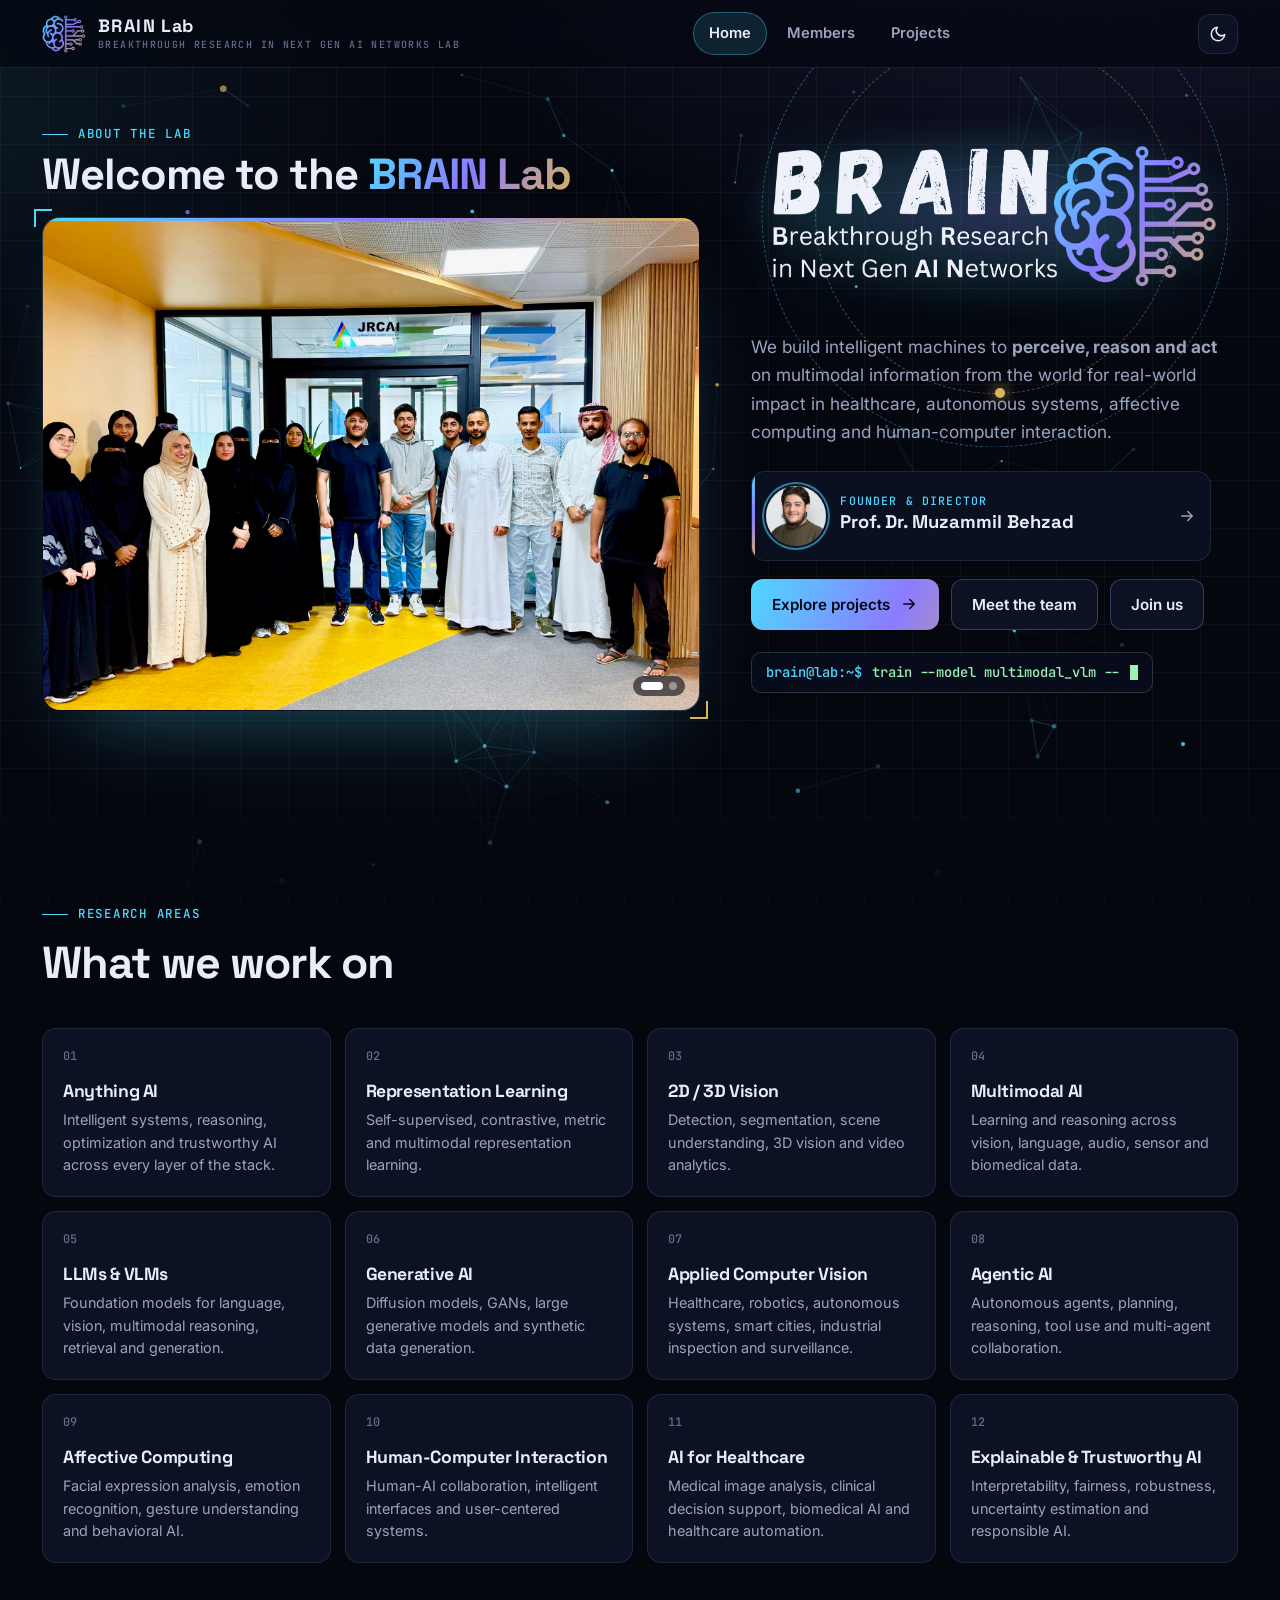
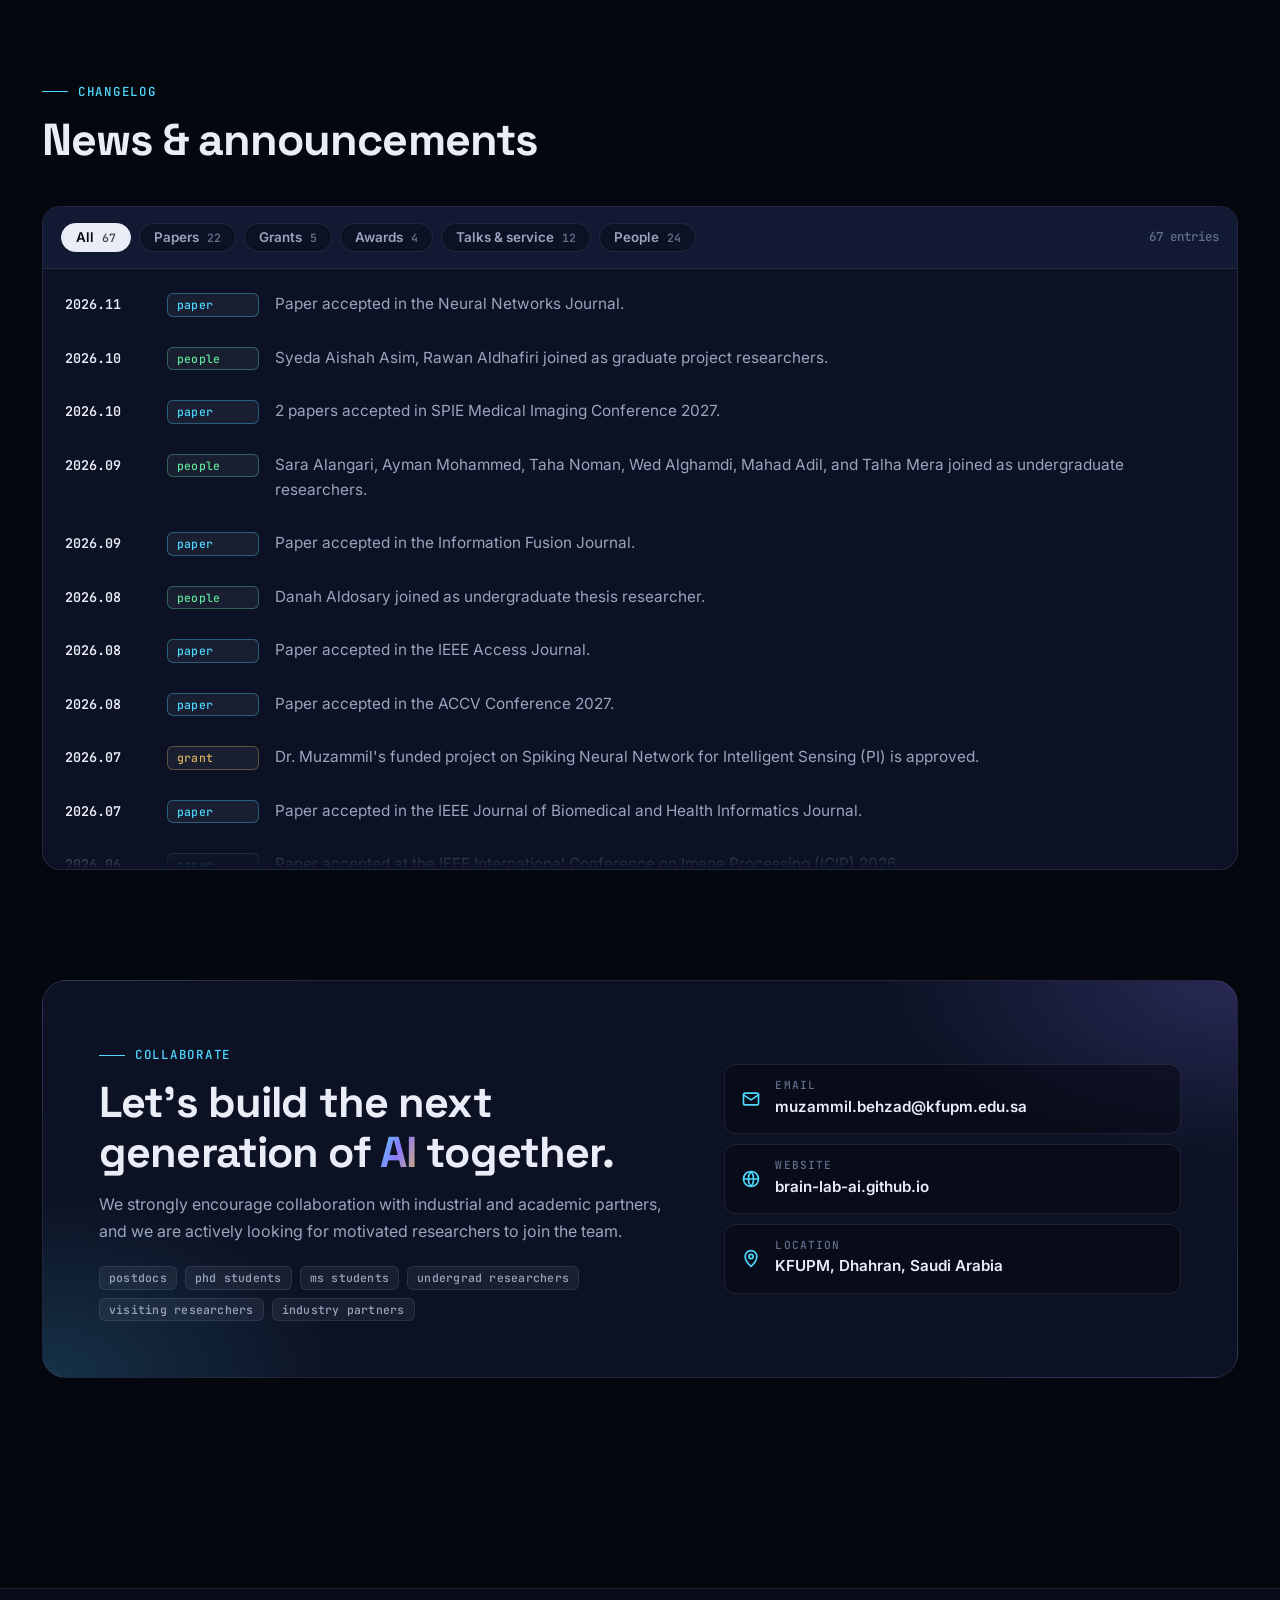
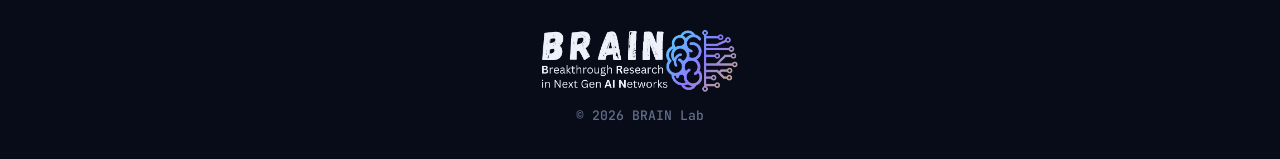
==== index.html @ 20850493 "init fresh look" ====
<!DOCTYPE html>
<html lang="en" data-theme="dark">
<head>
  <meta charset="UTF-8">
  <meta name="viewport" content="width=device-width, initial-scale=1">
  <title>BRAIN Lab · KFUPM — Breakthrough Research in Next Gen AI Networks</title>
  <meta name="description" content="BRAIN Lab at KFUPM advances AI, computer vision, multimodal learning, LLMs/VLMs, generative and agentic AI, with applications in healthcare, autonomous systems, and human-computer interaction.">
  <meta name="keywords" content="BRAIN Lab, KFUPM, AI research, computer vision, VLM, LLM, multimodal AI, medical AI, agentic AI, Saudi Arabia">
  <meta name="author" content="BRAIN Lab, KFUPM">
  <meta name="theme-color" content="#05070f">
  <link rel="canonical" href="https://brain-lab-ai.github.io/">
  <meta property="og:type" content="website">
  <meta property="og:title" content="BRAIN Lab · Breakthrough Research in Next Gen AI Networks">
  <meta property="og:description" content="AI, computer vision, multimodal learning and LLM/VLM research at KFUPM.">
  <meta property="og:url" content="https://brain-lab-ai.github.io/">
  <meta property="og:image" content="https://brain-lab-ai.github.io/images/group-photo/BRAINLabPeople.jpg">
  <meta name="twitter:card" content="summary_large_image">
  <link rel="icon" type="image/png" sizes="64x64" href="images/logo/favicon-64.png">
  <link rel="apple-touch-icon" href="images/logo/apple-touch-icon.png">
  <script>(function(){try{var t=localStorage.getItem("brainlab-theme");if(t)document.documentElement.setAttribute("data-theme",t);}catch(e){}})();</script>
  <link rel="preconnect" href="https://fonts.googleapis.com">
  <link rel="preconnect" href="https://fonts.gstatic.com" crossorigin>
  <link rel="stylesheet" href="https://fonts.googleapis.com/css2?family=Inter:wght@400;500;600;700&family=JetBrains+Mono:wght@400;500;600&family=Space+Grotesk:wght@500;600;700&display=swap">
  <link rel="stylesheet" href="assets/css/style.css">
  
  <script src="assets/js/main.js" defer></script>
  <script type="application/ld+json">
  {
    "@context": "https://schema.org",
    "@type": "ResearchOrganization",
    "name": "BRAIN Lab — Breakthrough Research in Next Gen AI Networks",
    "url": "https://brain-lab-ai.github.io/",
    "logo": "https://brain-lab-ai.github.io/images/logo/icon-512.png",
    "parentOrganization": { "@type": "CollegeOrUniversity", "name": "King Fahd University of Petroleum & Minerals (KFUPM)" },
    "founder": { "@type": "Person", "name": "Muzammil Behzad", "url": "https://muzammilbehzad.com/" },
    "email": "muzammil.behzad@kfupm.edu.sa"
  }
  </script>
</head>
<body>

<!-- ================= SVG ICON SPRITE ================= -->
<svg width="0" height="0" style="position:absolute" aria-hidden="true">
  <defs>
    <symbol id="i-arrow" viewBox="0 0 24 24" fill="none" stroke="currentColor" stroke-width="2" stroke-linecap="round" stroke-linejoin="round"><path d="M5 12h14M13 6l6 6-6 6"/></symbol>
    <symbol id="i-sun" viewBox="0 0 24 24" fill="none" stroke="currentColor" stroke-width="2" stroke-linecap="round"><circle cx="12" cy="12" r="4"/><path d="M12 2v2M12 20v2M4.9 4.9l1.4 1.4M17.7 17.7l1.4 1.4M2 12h2M20 12h2M4.9 19.1l1.4-1.4M17.7 6.3l1.4-1.4"/></symbol>
    <symbol id="i-moon" viewBox="0 0 24 24" fill="none" stroke="currentColor" stroke-width="2" stroke-linecap="round" stroke-linejoin="round"><path d="M21 12.8A9 9 0 1 1 11.2 3a7 7 0 0 0 9.8 9.8z"/></symbol>
    <symbol id="i-menu" viewBox="0 0 24 24" fill="none" stroke="currentColor" stroke-width="2" stroke-linecap="round"><path d="M4 7h16M4 12h16M4 17h10"/></symbol>
    <symbol id="i-mail" viewBox="0 0 24 24" fill="none" stroke="currentColor" stroke-width="2" stroke-linecap="round" stroke-linejoin="round"><rect x="3" y="5" width="18" height="14" rx="2"/><path d="m3 7 9 6 9-6"/></symbol>
    <symbol id="i-globe" viewBox="0 0 24 24" fill="none" stroke="currentColor" stroke-width="2"><circle cx="12" cy="12" r="9"/><path d="M3 12h18M12 3a14 14 0 0 1 0 18M12 3a14 14 0 0 0 0 18"/></symbol>
    <symbol id="i-pin" viewBox="0 0 24 24" fill="none" stroke="currentColor" stroke-width="2" stroke-linecap="round" stroke-linejoin="round"><path d="M12 21s-7-6.3-7-12a7 7 0 0 1 14 0c0 5.7-7 12-7 12z"/><circle cx="12" cy="9" r="2.5"/></symbol>
    <symbol id="i-up" viewBox="0 0 24 24" fill="none" stroke="currentColor" stroke-width="2" stroke-linecap="round" stroke-linejoin="round"><path d="M12 19V5M6 11l6-6 6 6"/></symbol>
  </defs>
</svg>

<a class="skip-link" href="#main">Skip to content</a>

<!-- ================= HEADER ================= -->
<header class="site-header">
  <nav class="nav container" aria-label="Primary">
    <a class="brand" href="index.html" aria-label="BRAIN Lab home">
      <span class="brand__mark">
        <img class="on-dark" src="images/logo/brainlab-mark-on-dark.png" alt="" width="53" height="46">
        <img class="on-light" src="images/logo/brainlab-mark-on-light.png" alt="" width="53" height="46">
      </span>
      <span class="brand__name"><span><b>BRAIN</b> Lab</span><small>Breakthrough Research in Next Gen AI Networks Lab</small></span>
    </a>
    <ul class="nav__links" id="nav-links">
      <li><a href="index.html" aria-current="page">Home</a></li>
      <li><a href="members.html">Members</a></li>
      <li><a href="projects.html">Projects</a></li>
      <!-- <li><a href="publications.html">Publications</a></li> -->
    </ul>
    <div class="nav__actions">
      <button class="icon-btn theme-toggle" type="button" aria-label="Toggle light/dark theme">
        <svg class="moon"><use href="#i-moon"/></svg><svg class="sun"><use href="#i-sun"/></svg>
      </button>
      <button class="icon-btn menu-btn" type="button" aria-label="Open menu" aria-expanded="false" aria-controls="nav-links">
        <svg><use href="#i-menu"/></svg>
      </button>
    </div>
  </nav>
</header>

<main id="main">

  <!-- ================= HERO ================= -->
  <section class="hero" aria-labelledby="hero-title">
    <canvas id="neural" class="hero__canvas" aria-hidden="true"></canvas>
    <div class="container">
     <div class="hero__grid">
      <!-- BRAIN logo (images/logo/) — top-right on desktop, first on phones -->
      <div class="hero__logo reveal" aria-hidden="false">
        <span class="orbit orbit--1"></span><span class="orbit orbit--2"></span>
        <div class="logo-card">
          <img class="on-dark" src="images/logo/brainlab-logo-on-dark.png" alt="BRAIN Lab — Breakthrough Research in Next Gen AI Networks" width="1417" height="458" decoding="async" fetchpriority="high">
          <img class="on-light" src="images/logo/brainlab-logo-on-light.png" alt="BRAIN Lab — Breakthrough Research in Next Gen AI Networks" width="1417" height="458" decoding="async">
        </div>
      </div>
      <div class="hero__media">
      <span class="eyebrow reveal">About the lab</span>
      <h1 id="hero-title" class="hero__title reveal" style="--d:.03s">Welcome to the <span class="grad-text">BRAIN Lab</span></h1>
      <!--
        GROUP PHOTO SLIDESHOW — changes every 3 seconds (edit data-interval, in milliseconds).
        Put your photos in images/ with these names, or change the src values.
        To add a 4th photo, copy one <img class="slide"> line; dots are created automatically.
      -->
      <figure class="photo-frame slideshow hero__photos reveal" style="--d:.05s" data-interval="3000" aria-roledescription="carousel" aria-label="BRAIN Lab group photos">
        <span class="corner corner--tl"></span><span class="corner corner--br"></span>
        <div class="photo-frame__inner">
          <img class="slide is-active" src="images/group-photo/BRAINLabPeople3.jpg"  alt="BRAIN Lab group photo 3" decoding="async" fetchpriority="high">
          <!-- <img class="slide"           src="images/group-photo/BRAINLabPeople2.jpg" alt="BRAIN Lab group photo 2" decoding="async" loading="lazy"> -->
          <img class="slide"           src="images/group-photo/BRAINLabPeople1.jpg" alt="BRAIN Lab group photo 1" decoding="async" loading="lazy">
          <div class="slide-progress" aria-hidden="true"><span></span></div>
          <div class="slide-dots" role="tablist" aria-label="Choose photo"></div>
        </div>
        <!-- <figcaption>fig.0<span data-slide-num>1</span> — the BRAIN Lab team</figcaption> -->
      </figure>
      </div><!-- /hero__media -->
      <div class="hero__text">
      <p class="hero__sub reveal" style="--d:.1s">
        We build intelligent machines to <strong>perceive, reason and act</strong> on multimodal information from the world for real-world impact in healthcare, autonomous systems, affective computing and human-computer interaction.
      </p>
      <a class="director director--hero reveal" style="--d:.15s" href="https://muzammilbehzad.com/" target="_blank" rel="noopener">
        <img src="images/people/Muzammil.jpg" alt="Prof. Dr. Muzammil Behzad" decoding="async">
        <div>
          <small>Founder &amp; Director</small>
          <strong>Prof. Dr. Muzammil Behzad</strong>
        </div>
        <svg><use href="#i-arrow"/></svg>
      </a>
      <div class="hero__cta reveal" style="--d:.2s">
        <a class="btn btn--primary" href="projects.html">Explore projects <svg class="arrow"><use href="#i-arrow"/></svg></a>
        <a class="btn" href="members.html">Meet the team</a>
        <a class="btn" href="#join">Join us</a>
      </div>
      <div class="term reveal" style="--d:.2s" aria-hidden="true">
        <span class="prompt">brain@lab:~$</span>
        <span data-type='["train --model multimodal_vlm --domain healthcare","eval --task hallucination --models llm,vlm","run agent --tools retrieval,planning,reasoning","segment --input ct_volume --mode 3d","distill --teacher vlm-large --student vlm-tiny"]'></span><span class="caret"></span>
      </div>
      </div><!-- /hero__text -->
     </div><!-- /hero__grid -->

    </div>
  </section>

  <!-- ================= RESEARCH AREAS ================= -->
  <section class="section" id="research" aria-labelledby="research-title" style="padding-top:0">
    <div class="container">
      <div class="section-head reveal">
        <div>
          <span class="eyebrow">Research areas</span>
          <h2 id="research-title">What we work on</h2>
        </div>
      </div>
      <div class="areas">
        <article class="area reveal"><div class="area__n"><span>01</span><i>→</i></div><h3>Anything AI</h3><p>Intelligent systems, reasoning, optimization and trustworthy AI across every layer of the stack.</p></article>
        <article class="area reveal" style="--d:.04s"><div class="area__n"><span>02</span><i>→</i></div><h3>Representation Learning</h3><p>Self-supervised, contrastive, metric and multimodal representation learning.</p></article>
        <article class="area reveal" style="--d:.08s"><div class="area__n"><span>03</span><i>→</i></div><h3>2D / 3D Vision</h3><p>Detection, segmentation, scene understanding, 3D vision and video analytics.</p></article>
        <article class="area reveal" style="--d:.12s"><div class="area__n"><span>04</span><i>→</i></div><h3>Multimodal AI</h3><p>Learning and reasoning across vision, language, audio, sensor and biomedical data.</p></article>
        <article class="area reveal"><div class="area__n"><span>05</span><i>→</i></div><h3>LLMs &amp; VLMs</h3><p>Foundation models for language, vision, multimodal reasoning, retrieval and generation.</p></article>
        <article class="area reveal" style="--d:.04s"><div class="area__n"><span>06</span><i>→</i></div><h3>Generative AI</h3><p>Diffusion models, GANs, large generative models and synthetic data generation.</p></article>
        <article class="area reveal" style="--d:.08s"><div class="area__n"><span>07</span><i>→</i></div><h3>Applied Computer Vision</h3><p>Healthcare, robotics, autonomous systems, smart cities, industrial inspection and surveillance.</p></article>
        <article class="area reveal" style="--d:.12s"><div class="area__n"><span>08</span><i>→</i></div><h3>Agentic AI</h3><p>Autonomous agents, planning, reasoning, tool use and multi-agent collaboration.</p></article>
        <article class="area reveal"><div class="area__n"><span>09</span><i>→</i></div><h3>Affective Computing</h3><p>Facial expression analysis, emotion recognition, gesture understanding and behavioral AI.</p></article>
        <article class="area reveal" style="--d:.04s"><div class="area__n"><span>10</span><i>→</i></div><h3>Human-Computer Interaction</h3><p>Human-AI collaboration, intelligent interfaces and user-centered systems.</p></article>
        <article class="area reveal" style="--d:.08s"><div class="area__n"><span>11</span><i>→</i></div><h3>AI for Healthcare</h3><p>Medical image analysis, clinical decision support, biomedical AI and healthcare automation.</p></article>
        <article class="area reveal" style="--d:.12s"><div class="area__n"><span>12</span><i>→</i></div><h3>Explainable &amp; Trustworthy AI</h3><p>Interpretability, fairness, robustness, uncertainty estimation and responsible AI.</p></article>
      </div>
    </div>
  </section>

  <!-- ================= NEWS ================= -->
  <section class="section" id="news" aria-labelledby="news-title" style="padding-top:0">
    <div class="container">
      <div class="section-head reveal">
        <div>
          <span class="eyebrow">Changelog</span>
          <h2 id="news-title">News &amp; announcements</h2>
        </div>
      </div>

      <!--
        HOW TO ADD NEWS: copy one <li class="news-item"> line and put it at the TOP of the list.
        data-cat must be one of: paper, grant, talk, award, people
      -->
      <div class="news-wrap reveal" data-filter-scope>
        <div class="news-toolbar">
          <div class="chips" role="group" aria-label="Filter news">
            <button class="chip is-active" type="button" data-filter="all" aria-pressed="true">All <span class="n"></span></button>
            <button class="chip" type="button" data-filter="paper" aria-pressed="false">Papers <span class="n"></span></button>
            <button class="chip" type="button" data-filter="grant" aria-pressed="false">Grants <span class="n"></span></button>
            <button class="chip" type="button" data-filter="award" aria-pressed="false">Awards <span class="n"></span></button>
            <button class="chip" type="button" data-filter="talk" aria-pressed="false">Talks &amp; service <span class="n"></span></button>
            <button class="chip" type="button" data-filter="people" aria-pressed="false">People <span class="n"></span></button>
          </div>
          <span class="count"><span data-visible-count>0</span> entries</span>
        </div>
        <ul class="news">
          <li class="news-item" data-cat="paper"><time>2026.11</time><span class="tag tag--paper">paper</span><p>Paper accepted in the Neural Networks Journal.</p></li>
          <li class="news-item" data-cat="people"><time>2026.10</time><span class="tag tag--people">people</span><p>Syeda Aishah Asim, Rawan Aldhafiri joined as graduate project researchers.</p></li>
          <li class="news-item" data-cat="paper"><time>2026.10</time><span class="tag tag--paper">paper</span><p>2 papers accepted in SPIE Medical Imaging Conference 2027.</p></li>
          <li class="news-item" data-cat="people"><time>2026.09</time><span class="tag tag--people">people</span><p>Sara Alangari, Ayman Mohammed, Taha Noman, Wed Alghamdi, Mahad Adil, and Talha Mera joined as undergraduate researchers.</p></li>
          <li class="news-item" data-cat="paper"><time>2026.09</time><span class="tag tag--paper">paper</span><p>Paper accepted in the Information Fusion Journal.</p></li>
          <li class="news-item" data-cat="people"><time>2026.08</time><span class="tag tag--people">people</span><p>Danah Aldosary joined as undergraduate thesis researcher.</p></li>
          <li class="news-item" data-cat="paper"><time>2026.08</time><span class="tag tag--paper">paper</span><p>Paper accepted in the IEEE Access Journal.</p></li>
          <li class="news-item" data-cat="paper"><time>2026.08</time><span class="tag tag--paper">paper</span><p>Paper accepted in the ACCV Conference 2027.</p></li>
          <li class="news-item" data-cat="grant"><time>2026.07</time><span class="tag tag--grant">grant</span><p>Dr. Muzammil's funded project on Spiking Neural Network for Intelligent Sensing (PI) is approved.</p></li>
          <li class="news-item" data-cat="paper"><time>2026.07</time><span class="tag tag--paper">paper</span><p>Paper accepted in the IEEE Journal of Biomedical and Health Informatics Journal.</p></li>
          <li class="news-item" data-cat="paper"><time>2026.06</time><span class="tag tag--paper">paper</span><p>Paper accepted at the IEEE International Conference on Image Processing (ICIP) 2026.</p></li>
          <li class="news-item" data-cat="paper"><time>2026.6</time><span class="tag tag--paper">paper</span><p>Paper accepted in BMVC 2026.</p></li>
          <li class="news-item" data-cat="people"><time>2026.06</time><span class="tag tag--people">people</span><p>Asmaa Waheeba and Talah Jabril joined as visiting undergraduate researchers.</p></li>
          <li class="news-item" data-cat="grant"><time>2026.06</time><span class="tag tag--grant">grant</span><p>Dr. Muzammil's funded project on Quantum Multimodal AI (Co-PI) is approved.</p></li>
          <li class="news-item" data-cat="grant"><time>2026.05</time><span class="tag tag--grant">grant</span><p>Dr. Muzammil's funded project on Multimodal and Trustworthy Medical Computer Vision (PI) is approved.</p></li>
          <li class="news-item" data-cat="people"><time>2026.05</time><span class="tag tag--people">people</span><p>Alaa successfully defended her MS thesis.</p></li>
          <li class="news-item" data-cat="people"><time>2026.05</time><span class="tag tag--people">people</span><p>Reem successfully defended her PhD thesis proposal.</p></li>
          <li class="news-item" data-cat="award"><time>2026.05</time><span class="tag tag--award">award</span><p>Our team won 1st and 2nd places in the graduate category and 2nd place in the undergraduate category of the poster competition at <a href="https://www.linkedin.com/posts/muzammil-behzad_feeling-incredibly-proud-today-my-students-activity-7455983303767191552-M8wY" target="_blank" rel="noopener">Women in Data Science (WiDS 2026)</a>.</p></li>
          <li class="news-item" data-cat="paper"><time>2026.05</time><span class="tag tag--paper">poster</span><p>6 posters accepted in the Women in Data Science (WiDS) 2026 poster competition at KFUPM, Saudi Arabia.</p></li>
          <li class="news-item" data-cat="people"><time>2026.05</time><span class="tag tag--people">people</span><p>Malik Ibrahim, Daniya Imran, Hibah Almashhad, Jumana Alharbi, Abdulaziz Ismail, Abdullah AlAwlaqi and Saad Alghamdi successfully completed their graduate projects.</p></li>
          <li class="news-item" data-cat="talk"><time>2026.04</time><span class="tag tag--talk">event</span><p>Dr. Muzammil participated in the IEEE International Symposium on Biomedical Imaging (ISBI) in London, UK.</p></li>
          <li class="news-item" data-cat="paper"><time>2026.04</time><span class="tag tag--paper">paper</span><p>Three papers accepted at the <a href="https://www.linkedin.com/posts/muzammil-behzad_isbi2026-activity-7449078884404273152-Foj8" target="_blank" rel="noopener">IEEE International Symposium on Biomedical Imaging (ISBI)</a>.</p></li>
          <li class="news-item" data-cat="paper"><time>2026.03</time><span class="tag tag--paper">paper</span><p>"UDAN-CLIP: Diffusion attention network with contrastive language-image joint learning for underwater image enhancement" accepted in <a href="https://www.sciencedirect.com/science/article/abs/pii/S003132032600539X" target="_blank" rel="noopener">Pattern Recognition</a>.</p></li>
          <li class="news-item" data-cat="paper"><time>2026.03</time><span class="tag tag--paper">paper</span><p>"KRCapVLM: Beam-guided knowledge replay for knowledge-rich image captioning using vision-language model" accepted in <a href="https://www.sciencedirect.com/science/article/abs/pii/S0031320326005340" target="_blank" rel="noopener">Pattern Recognition</a>.</p></li>
          <li class="news-item" data-cat="paper"><time>2026.03</time><span class="tag tag--paper">paper</span><p>"MultiviewVLM: Unsupervised Multiview Contrastive Language-Image Joint Learning with Pseudo-Labeled Prompts via Vision-Language Model for 3D/4D Facial Expression Recognition" accepted in <a href="https://ieeexplore.ieee.org/abstract/document/11447443" target="_blank" rel="noopener">IEEE Transactions on Multimedia</a>.</p></li>
          <li class="news-item" data-cat="talk"><time>2026.02</time><span class="tag tag--talk">service</span><p>Dr. Muzammil is serving as Area Chair for the 28th International Conference on Pattern Recognition (ICPR) 2026.</p></li>
          <li class="news-item" data-cat="talk"><time>2026.02</time><span class="tag tag--talk">keynote</span><p>Dr. Muzammil will give a keynote talk at the <a href="https://www.linkedin.com/posts/muzammil-behzad_london-ieee-medicalimaging-activity-7440164545383395328-Rfzf" target="_blank" rel="noopener">Foundation AI Models in Medical Imaging Workshop</a> at ISBI 2026.</p></li>
          <li class="news-item" data-cat="award"><time>2026.02</time><span class="tag tag--award">honor</span><p>Dr. Muzammil elevated to the grade of IEEE Senior Member.</p></li>
          <li class="news-item" data-cat="award"><time>2026.02</time><span class="tag tag--award">award</span><p>Best Poster Award for "Generative Adversarial Synthesis for Brain MRI Images" at the SMiLE 2026 conference.</p></li>
          <li class="news-item" data-cat="people"><time>2026.01</time><span class="tag tag--people">people</span><p>Afrah successfully defended her MS thesis.</p></li>
          <li class="news-item" data-cat="talk"><time>2026.01</time><span class="tag tag--talk">mentor</span><p>Dr. Muzammil participated as a <a href="https://www.linkedin.com/posts/muzammil-behzad_wrapping-up-an-excellent-experience-at-menaml2026-activity-7423394023563984896-vK7x" target="_blank" rel="noopener">Mentor</a> at MenaML 2026, KAUST, Saudi Arabia.</p></li>
          <li class="news-item" data-cat="people"><time>2026.01</time><span class="tag tag--people">people</span><p>Renad Elsafi, Danah Aldosary, Omar Alshahrani, Abdullah Baleid, Arwa Aldawoud, Leen Refka, Bana Jaber and Abdulrahman Ibrahim joined as undergraduate researchers.</p></li>
          <li class="news-item" data-cat="talk"><time>2026.01</time><span class="tag tag--talk">mentor</span><p>Dr. Muzammil participated as <a href="https://www.linkedin.com/posts/muzammil-behzad_theeyehackathon-activity-7406236321985396738-kdWo" target="_blank" rel="noopener">AI Advisor and Mentor</a> at the Eye Hackathon 2025 in Riyadh, Saudi Arabia.</p></li>
          <li class="news-item" data-cat="paper"><time>2025.12</time><span class="tag tag--paper">paper</span><p>"MOSAIC: A multi-view 2.5D organ slice selector with cross-attentional reasoning for anatomically-aware CT localization in medical organ segmentation" accepted in <a href="https://www.sciencedirect.com/science/article/abs/pii/S1077314225002450" target="_blank" rel="noopener">Computer Vision and Image Understanding</a>.</p></li>
          <li class="news-item" data-cat="people"><time>2025.11</time><span class="tag tag--people">people</span><p>Malik Ibrahim, Daniya Imran, Hibah Almashhad, Jumana Alharbi, Abdulaziz Ismail, Abdullah AlAwlaqi and Saad Alghamdi joined as graduate researchers.</p></li>
          <li class="news-item" data-cat="talk"><time>2025.11</time><span class="tag tag--talk">keynote</span><p>Dr. Muzammil gave a keynote talk at the <a href="https://www.linkedin.com/posts/muzammil-behzad_heartfusion2025-aiinhealthcare-cardiovascularai-activity-7393642038317060096-P8V5" target="_blank" rel="noopener">Heart Fusion Conference 2025</a>.</p></li>
          <li class="news-item" data-cat="talk"><time>2025.10</time><span class="tag tag--talk">talk</span><p>Dr. Muzammil gave a talk titled "Vision-Language Models in the Age of Multimodal Healthcare AI: Opportunities and Challenges for Next-Generation Medical Imaging and Clinical Applications" at the <a href="https://www.linkedin.com/posts/muzammil-behzad_ai-healthcareai-medicalimaging-activity-7382099283006705665--xRo" target="_blank" rel="noopener">AI Leadership Development Day</a>, hosted by Johns Hopkins Aramco Healthcare (JHAH) and sponsored by Aramco.</p></li>
          <li class="news-item" data-cat="talk"><time>2025.10</time><span class="tag tag--talk">talk</span><p>Dr. Muzammil gave a talk titled "Vision-Language Models in the Age of Multimodal AI: Bridging Modalities for Next-Generation Computer Vision Applications" at the <a href="https://www.linkedin.com/posts/muzammil-behzad_ai-multimodalai-visionlanguagemodels-activity-7376612992164986880-33bx" target="_blank" rel="noopener">AI Co-Innovation Program</a>, jointly organized by Aramco and the Research, Development and Innovation Authority (RDIA).</p></li>
          <li class="news-item" data-cat="people"><time>2025.10</time><span class="tag tag--people">people</span><p>Farah Alshiha joined as an undergraduate researcher on medical AI.</p></li>
          <li class="news-item" data-cat="paper"><time>2025.09</time><span class="tag tag--paper">paper</span><p>"FACET-VLM: Facial emotion learning with text-guided multiview fusion via vision-language model for 3D/4D facial expression recognition" accepted in <a href="https://www.sciencedirect.com/science/article/abs/pii/S0925231225022933" target="_blank" rel="noopener">Neurocomputing</a>.</p></li>
          <li class="news-item" data-cat="paper"><time>2025.08</time><span class="tag tag--paper">paper</span><p>"SMILE-VLM: Self-Supervised Multi-View Representation Learning using Vision-Language Model for 3D/4D Facial Expression Recognition" accepted in <a href="https://ieeexplore.ieee.org/abstract/document/11123167" target="_blank" rel="noopener">IEEE Access</a>.</p></li>
          <li class="news-item" data-cat="paper"><time>2025.08</time><span class="tag tag--paper">paper</span><p>"Prompt-Guided Patch UNet-VAE with Adversarial Supervision for Adrenal Gland Segmentation in Computed Tomography Medical Images" accepted at the <a href="https://aiih.cc/" target="_blank" rel="noopener">International Conference on Artificial Intelligence in Healthcare (AIiH 2025)</a>.</p></li>
          <li class="news-item" data-cat="people"><time>2025.05</time><span class="tag tag--people">people</span><p>Reem AlJunaid joined as a PhD researcher on knowledge distillation for medical AI.</p></li>
          <li class="news-item" data-cat="award"><time>2025.05</time><span class="tag tag--award">award</span><p>Our team won 2nd place in the poster competition at the Women in Data Science (WiDS 2025) conference.</p></li>
          <li class="news-item" data-cat="people"><time>2025.04</time><span class="tag tag--people">people</span><p>Safa joined as a PhD researcher on generative AI for medical 3D data.</p></li>
          <li class="news-item" data-cat="people"><time>2025.04</time><span class="tag tag--people">people</span><p>Hania was admitted to the PhD program at KFUPM, Saudi Arabia.</p></li>
          <li class="news-item" data-cat="people"><time>2025.04</time><span class="tag tag--people">people</span><p>Thuraya was admitted to the MS program at KFUPM, Saudi Arabia.</p></li>
          <li class="news-item" data-cat="paper"><time>2025.04</time><span class="tag tag--paper">poster</span><p>Poster accepted in the Women in Data Science (WiDS) 2025 poster competition at KFUPM, Saudi Arabia.</p></li>
          <li class="news-item" data-cat="paper"><time>2025.04</time><span class="tag tag--paper">paper</span><p>Paper accepted at the 19th IEEE International Conference on Automatic Face and Gesture Recognition (FG 2025), Florida, USA.</p></li>
          <li class="news-item" data-cat="paper"><time>2025.04</time><span class="tag tag--paper">poster</span><p>Two posters accepted at the 16th Student Research Conference on Applied Computing 2025, Abu Dhabi, UAE.</p></li>
          <li class="news-item" data-cat="grant"><time>2025.02</time><span class="tag tag--grant">grant</span><p>Dr. Muzammil's funded project on AI models for multimodal differentiation of ocular neoplasia (PI) is approved.</p></li>
          <li class="news-item" data-cat="talk"><time>2025.02</time><span class="tag tag--talk">event</span><p>Dr. Muzammil participated in the LEAP Conference in Riyadh, Saudi Arabia.</p></li>
          <li class="news-item" data-cat="people"><time>2025.02</time><span class="tag tag--people">people</span><p>Hania Ghouse joined as a visiting researcher on multi-organ segmentation and medical analysis.</p></li>
          <li class="news-item" data-cat="grant"><time>2025.02</time><span class="tag tag--grant">grant</span><p>Dr. Muzammil's funded project on vision-language models for emotion recognition (PI) is approved.</p></li>
          <li class="news-item" data-cat="people"><time>2025.01</time><span class="tag tag--people">people</span><p>Almaan Khan joined as an undergraduate researcher on tackling data imbalance in rare object detection.</p></li>
          <li class="news-item" data-cat="people"><time>2025.01</time><span class="tag tag--people">people</span><p>Thuraya Alzubaidi joined as a visiting researcher on explainability of vision-language models.</p></li>
          <li class="news-item" data-cat="people"><time>2025.01</time><span class="tag tag--people">people</span><p>Abdul Razaq joined as an undergraduate researcher on transformer models for underwater image enhancement.</p></li>
          <li class="news-item" data-cat="people"><time>2025.01</time><span class="tag tag--people">people</span><p>Sana Ammar joined as an undergraduate researcher on explainability for medical image segmentation.</p></li>
          <li class="news-item" data-cat="talk"><time>2024.11</time><span class="tag tag--talk">talk</span><p>Dr. Muzammil gave a seminar on emotion recognition from 3D/4D faces at KFUPM, Saudi Arabia.</p></li>
          <li class="news-item" data-cat="paper"><time>2024.11</time><span class="tag tag--paper">poster</span><p>Poster accepted in the AITS poster competition at KFUPM, Saudi Arabia.</p></li>
          <li class="news-item" data-cat="paper"><time>2024.10</time><span class="tag tag--paper">poster</span><p>Poster accepted in the JRCAI poster competition at KFUPM, Saudi Arabia.</p></li>
          <li class="news-item" data-cat="people"><time>2024.10</time><span class="tag tag--people">people</span><p>Alaa Dalaq joined as an MS researcher on vision-language models for referring semantic segmentation.</p></li>
          <li class="news-item" data-cat="talk"><time>2024.09</time><span class="tag tag--talk">event</span><p>Dr. Muzammil participated in the International Conference on Smart Mobility and Logistics Ecosystem (SMiLE) at KFUPM, Saudi Arabia.</p></li>
          <li class="news-item" data-cat="talk"><time>2024.09</time><span class="tag tag--talk">event</span><p>Dr. Muzammil participated in the Global AI Summit (GAIN) in Riyadh, Saudi Arabia.</p></li>
          <li class="news-item" data-cat="people"><time>2024.09</time><span class="tag tag--people">people</span><p>Afrah Shaahid joined as an MS researcher on underwater visual enhancement using VLMs.</p></li>
          <li class="news-item" data-cat="people"><time>2024.09</time><span class="tag tag--people">people</span><p>Dr. Muzammil affiliated as a Research Fellow with the SDAIA-KFUPM Joint Research Center for AI (JRC-AI), Saudi Arabia.</p></li>
          <li class="news-item" data-cat="people"><time>2024.09</time><span class="tag tag--people">people</span><p>Dr. Muzammil officially appointed as a Mentor for KFUPM students, Saudi Arabia.</p></li>
        </ul>
      </div>
    </div>
  </section>

  <!-- ================= JOIN / CONTACT ================= -->
  <section class="section" id="join" aria-labelledby="join-title" style="padding-top:0">
    <div class="container">
      <div class="cta reveal">
        <div>
          <span class="eyebrow">Collaborate</span>
          <h2 id="join-title">Let's build the next generation of <span class="grad-text">AI</span> together.</h2>
          <p>We strongly encourage collaboration with industrial and academic partners, and we are actively looking for motivated researchers to join the team.</p>
          <div class="roles">
            <span class="tag">postdocs</span><span class="tag">phd students</span><span class="tag">ms students</span>
            <span class="tag">undergrad researchers</span><span class="tag">visiting researchers</span><span class="tag">industry partners</span>
          </div>
        </div>
        <div class="contact-list">
          <a class="contact-item" href="mailto:muzammil.behzad@kfupm.edu.sa">
            <svg><use href="#i-mail"/></svg>
            <div><small>Email</small><span>muzammil.behzad@kfupm.edu.sa</span></div>
          </a>
          <a class="contact-item" href="https://brain-lab-ai.github.io/" target="_blank" rel="noopener">
            <svg><use href="#i-globe"/></svg>
            <div><small>Website</small><span>brain-lab-ai.github.io</span></div>
          </a>
          <div class="contact-item">
            <svg><use href="#i-pin"/></svg>
            <div><small>Location</small><span>KFUPM, Dhahran, Saudi Arabia</span></div>
          </div>
        </div>
      </div>
    </div>
  </section>

</main>

<!-- ================= FOOTER ================= -->
<footer class="site-footer">
  <div class="container footer-simple">
    <a class="footer-logo" href="index.html" aria-label="BRAIN Lab home">
      <img class="on-dark" src="images/logo/brainlab-logo-on-dark.png" alt="BRAIN Lab — Breakthrough Research in Next Gen AI Networks" loading="lazy" width="248" height="80">
      <img class="on-light" src="images/logo/brainlab-logo-on-light.png" alt="BRAIN Lab — Breakthrough Research in Next Gen AI Networks" loading="lazy" width="248" height="80">
    </a>
    <p class="copyright">© <span data-year>2026</span> BRAIN Lab</p>
  </div>
</footer>

<button class="icon-btn to-top" type="button" aria-label="Back to top"><svg><use href="#i-up"/></svg></button>

</body>
</html>
---- assets/css/style.css ----
/* ==========================================================================
   BRAIN Lab — Breakthrough Research in Next Gen AI Networks
   Shared stylesheet for index.html, members.html, projects.html
   ========================================================================== */

/* ---------- Design tokens ---------- */
:root {
  --navy: #1a2a6c;
  --gold: #d9b45f;
  --cyan: #4fd8ff;
  --violet: #8b7bff;
  --green: #5ee69a;
  --rose: #ff7a9a;
  --grad: linear-gradient(115deg, var(--cyan) 0%, var(--violet) 50%, var(--gold) 100%);

  --radius: 18px;
  --radius-sm: 10px;
  --maxw: 1260px;
  --gutter: clamp(16px, 4vw, 32px);
  --header-h: 68px;

  --font: "Inter", system-ui, -apple-system, "Segoe UI", Roboto, Helvetica, Arial, sans-serif;
  --font-display: "Space Grotesk", var(--font);
  --font-mono: "JetBrains Mono", ui-monospace, SFMono-Regular, Consolas, "Courier New", monospace;
  --ease: cubic-bezier(.2, .8, .2, 1);

  /* dark (default) */
  --bg: #05070f;
  --bg-2: #0a0f1f;
  --surface: #0c1224;
  --surface-2: #121a33;
  --border: rgba(148, 163, 209, .14);
  --border-strong: rgba(148, 163, 209, .3);
  --text: #e9edf8;
  --muted: #9aa4be;
  --faint: #636e8a;
  --code-bg: #080c1a;
  --code-text: #9ef0b4;
  --shadow: 0 24px 60px -24px rgba(0, 0, 0, .7);
  --grid-line: rgba(148, 163, 209, .055);
  --header-bg: rgba(5, 7, 15, .72);
  --logo-filter: invert(1) hue-rotate(180deg);
  --logo-blend: screen;
  color-scheme: dark;
}

:root[data-theme="light"] {
  --cyan: #0a87b0;
  --violet: #5646d8;
  --gold: #a07a26;
  --green: #138a4c;
  --rose: #c92f58;
  --bg: #f6f7fb;
  --bg-2: #eceff8;
  --surface: #ffffff;
  --surface-2: #f2f4fa;
  --border: rgba(26, 42, 108, .12);
  --border-strong: rgba(26, 42, 108, .26);
  --text: #0c1333;
  --muted: #4b5677;
  --faint: #8790ab;
  --code-bg: #0f1530;
  --code-text: #a6f0b8;
  --shadow: 0 24px 50px -28px rgba(26, 42, 108, .4);
  --grid-line: rgba(26, 42, 108, .05);
  --header-bg: rgba(246, 247, 251, .8);
  --logo-filter: none;
  --logo-blend: multiply;
  color-scheme: light;
}

/* ---------- Cross-page transitions (Chrome/Edge; ignored elsewhere) ---------- */
@view-transition { navigation: auto; }
.site-header { view-transition-name: site-header; }
::view-transition-old(root) { animation: vt-out .22s var(--ease) both; }
::view-transition-new(root) { animation: vt-in .32s var(--ease) both; }
@keyframes vt-out { to { opacity: 0; transform: translateY(-6px); } }
@keyframes vt-in { from { opacity: 0; transform: translateY(10px); } }

/* ---------- Base ---------- */
*, *::before, *::after { box-sizing: border-box; }
html { scroll-behavior: smooth; -webkit-text-size-adjust: 100%; scroll-padding-top: calc(var(--header-h) + 16px); }
body {
  margin: 0;
  font-family: var(--font);
  font-size: 16px;
  line-height: 1.65;
  color: var(--text);
  background-color: var(--bg);
  background-image:
    radial-gradient(1200px 600px at 85% -10%, color-mix(in srgb, var(--violet) 14%, transparent), transparent 60%),
    radial-gradient(900px 500px at -10% 10%, color-mix(in srgb, var(--cyan) 10%, transparent), transparent 60%),
    linear-gradient(var(--grid-line) 1px, transparent 1px),
    linear-gradient(90deg, var(--grid-line) 1px, transparent 1px);
  background-size: auto, auto, 48px 48px, 48px 48px;
  background-attachment: fixed;
  -webkit-font-smoothing: antialiased;
  overflow-x: hidden;
  transition: background-color .4s var(--ease), color .4s var(--ease);
}
img { max-width: 100%; display: block; }
a { color: inherit; }
p { margin: 0 0 1em; }
h1, h2, h3, h4 { font-family: var(--font-display); line-height: 1.15; margin: 0; letter-spacing: -.02em; }
::selection { background: color-mix(in srgb, var(--cyan) 35%, transparent); }
:focus-visible { outline: 2px solid var(--cyan); outline-offset: 3px; border-radius: 6px; }

.container { width: 100%; max-width: var(--maxw); margin: 0 auto; padding: 0 var(--gutter); }
[hidden] { display: none !important; }
.sr-only { position: absolute; width: 1px; height: 1px; overflow: hidden; clip: rect(0 0 0 0); white-space: nowrap; }
.grad-text { background: var(--grad); -webkit-background-clip: text; background-clip: text; color: transparent; }
.mono { font-family: var(--font-mono); }
.skip-link { position: absolute; left: -999px; top: 8px; z-index: 2000; background: var(--surface); padding: 8px 14px; border-radius: 8px; }
.skip-link:focus { left: 8px; }

/* ---------- Header / Nav ---------- */
.site-header {
  position: sticky; top: 0; z-index: 1000;
  height: var(--header-h);
  background: var(--header-bg);
  backdrop-filter: saturate(160%) blur(16px);
  -webkit-backdrop-filter: saturate(160%) blur(16px);
  border-bottom: 1px solid var(--border);
  transition: box-shadow .3s var(--ease);
}
.site-header.is-scrolled { box-shadow: 0 10px 30px -18px rgba(0, 0, 0, .55); }
.site-header::after { /* thin animated gradient line */
  content: ""; position: absolute; left: 0; right: 0; bottom: -1px; height: 1px;
  background: var(--grad); opacity: .55; transform-origin: left;
  transform: scaleX(var(--progress, 0));
}
.nav { height: 100%; display: flex; align-items: center; justify-content: space-between; gap: 16px; }
.brand { display: flex; align-items: center; gap: 10px; text-decoration: none; font-family: var(--font-display); font-weight: 700; flex-shrink: 0; }
.brand__logo { height: 46px; width: auto; filter: var(--logo-filter); mix-blend-mode: var(--logo-blend); }
.brand__text { font-size: 1.15rem; letter-spacing: .02em; }
.brand__text b { background: var(--grad); -webkit-background-clip: text; background-clip: text; color: transparent; }

.nav__links { display: flex; align-items: center; gap: 4px; list-style: none; margin: 0; padding: 0; }
.nav__links a {
  position: relative; display: inline-flex; align-items: center; gap: 8px;
  padding: 9px 16px; border-radius: 999px;
  font-size: .92rem; font-weight: 600; color: var(--muted); text-decoration: none;
  transition: color .2s, background-color .2s;
}
.nav__links a .idx { font-family: var(--font-mono); font-size: .7rem; color: var(--faint); }
.nav__links a:hover { color: var(--text); background: color-mix(in srgb, var(--text) 6%, transparent); }
.nav__links a[aria-current="page"] { color: var(--text); background: color-mix(in srgb, var(--cyan) 12%, transparent); box-shadow: inset 0 0 0 1px color-mix(in srgb, var(--cyan) 35%, transparent); }
.nav__links a[aria-current="page"] .idx { color: var(--cyan); }

.nav__actions { display: flex; align-items: center; gap: 8px; }
.icon-btn {
  width: 40px; height: 40px; display: inline-grid; place-items: center;
  border-radius: 12px; border: 1px solid var(--border); background: var(--surface);
  color: var(--text); cursor: pointer; transition: border-color .2s, transform .2s;
}
.icon-btn:hover { border-color: var(--border-strong); transform: translateY(-1px); }
.icon-btn svg { width: 18px; height: 18px; }
.theme-toggle .sun { display: none; }
:root[data-theme="light"] .theme-toggle .sun { display: block; }
:root[data-theme="light"] .theme-toggle .moon { display: none; }
.menu-btn { display: none; }

@media (max-width: 760px) {
  .menu-btn { display: inline-grid; }
  .nav__links {
    position: fixed; top: var(--header-h); left: 0; right: 0;
    flex-direction: column; align-items: stretch; gap: 4px;
    padding: 14px var(--gutter) 22px;
    background: var(--bg); border-bottom: 1px solid var(--border);
    transform: translateY(-12px); opacity: 0; visibility: hidden;
    transition: all .28s var(--ease);
  }
  .nav__links.is-open { transform: none; opacity: 1; visibility: visible; }
  .nav__links a { padding: 14px 16px; border-radius: 12px; font-size: 1rem; }
  .brand__logo { height: 40px; }
}

/* ---------- Buttons & chips ---------- */
.btn {
  --b: var(--border-strong);
  display: inline-flex; align-items: center; gap: 10px;
  padding: 12px 20px; border-radius: 12px;
  font-weight: 600; font-size: .95rem; text-decoration: none; cursor: pointer;
  border: 1px solid var(--b); background: var(--surface); color: var(--text);
  transition: transform .2s var(--ease), box-shadow .2s, border-color .2s, background-color .2s;
}
.btn svg { width: 18px; height: 18px; transition: transform .2s var(--ease); }
.btn:hover { transform: translateY(-2px); border-color: var(--cyan); box-shadow: 0 10px 30px -14px color-mix(in srgb, var(--cyan) 70%, transparent); }
.btn:hover svg.arrow { transform: translateX(3px); }
.btn--primary { background: var(--grad); color: #060914; border-color: transparent; background-size: 160% 100%; transition: background-position .5s var(--ease), transform .2s var(--ease), box-shadow .2s; }
.btn--primary:hover { background-position: 100% 0; border-color: transparent; }
.btn--sm { padding: 8px 13px; font-size: .84rem; border-radius: 10px; gap: 7px; }
.btn--sm svg { width: 15px; height: 15px; }
.btn[aria-disabled="true"] { opacity: .45; pointer-events: none; }

.chips { display: flex; flex-wrap: wrap; gap: 8px; }
.chip {
  display: inline-flex; align-items: center; gap: 8px;
  padding: 7px 14px; border-radius: 999px; border: 1px solid var(--border);
  background: var(--surface); color: var(--muted);
  font: 600 .84rem/1 var(--font); cursor: pointer;
  transition: all .2s var(--ease);
}
.chip .n { font-family: var(--font-mono); font-size: .72rem; color: var(--faint); }
.chip:hover { color: var(--text); border-color: var(--border-strong); }
.chip.is-active { color: var(--bg); background: var(--text); border-color: var(--text); }
.chip.is-active .n { color: var(--bg); opacity: .7; }

.tag {
  display: inline-flex; align-items: center; gap: 6px;
  font: 500 .72rem/1 var(--font-mono); letter-spacing: .02em;
  padding: 5px 9px; border-radius: 6px;
  color: var(--muted); background: color-mix(in srgb, var(--text) 6%, transparent);
  border: 1px solid var(--border);
}
.dot { width: 7px; height: 7px; border-radius: 50%; background: var(--green); box-shadow: 0 0 0 3px color-mix(in srgb, var(--green) 25%, transparent); }

/* ---------- Section heads ---------- */
section { position: relative; }
.section { padding: clamp(64px, 9vw, 110px) 0; }
.section--tight { padding: clamp(40px, 6vw, 70px) 0; }
.eyebrow {
  display: inline-flex; align-items: center; gap: 10px;
  font: 500 .78rem/1 var(--font-mono); text-transform: uppercase; letter-spacing: .14em;
  color: var(--cyan); margin-bottom: 16px;
}
.eyebrow::before { content: ""; width: 26px; height: 1px; background: currentColor; }
.section-head { display: flex; flex-wrap: wrap; align-items: end; justify-content: space-between; gap: 20px 40px; margin-bottom: 40px; }
.section-head h2 { font-size: clamp(1.9rem, 3.6vw, 2.8rem); max-width: 18ch; }
.section-head p { color: var(--muted); max-width: 52ch; margin: 0; }

/* ---------- Reveal on scroll ---------- */
.reveal { opacity: 0; transform: translateY(22px); transition: opacity .7s var(--ease), transform .7s var(--ease); transition-delay: var(--d, 0s); }
.reveal.is-in { opacity: 1; transform: none; }

/* ---------- Page hero (inner pages) ---------- */
.page-hero { position: relative; padding: clamp(56px, 9vw, 110px) 0 clamp(36px, 5vw, 56px); overflow: hidden; }
.page-hero h1 { font-size: clamp(2.3rem, 6vw, 4.4rem); max-width: 16ch; }
.page-hero .lead { color: var(--muted); font-size: clamp(1rem, 1.6vw, 1.15rem); max-width: 60ch; margin-top: 18px; }
.page-hero .term { margin-top: 26px; }

.term {
  display: inline-flex; align-items: center; gap: 10px; max-width: 100%;
  font: 500 .86rem/1.4 var(--font-mono);
  padding: 10px 14px; border-radius: 10px;
  background: var(--code-bg); color: var(--code-text);
  border: 1px solid color-mix(in srgb, var(--code-text) 18%, transparent);
  overflow: hidden; white-space: nowrap;
}
.term .prompt { color: var(--cyan); }
:root[data-theme="light"] .term .prompt { color: #6fdcff; }
.term .caret { width: 8px; height: 1.1em; background: var(--code-text); animation: blink 1s steps(1) infinite; }
@keyframes blink { 50% { opacity: 0; } }

/* ==========================================================================
   HOME
   ========================================================================== */
.hero { position: relative; min-height: min(92vh, 900px); display: flex; align-items: center; overflow: hidden; padding: 60px 0 80px; }
.hero__canvas { position: absolute; inset: 0; width: 100%; height: 100%; z-index: 0; }
.hero::after { content: ""; position: absolute; inset: auto 0 0 0; height: 160px; background: linear-gradient(transparent, var(--bg)); z-index: 0; pointer-events: none; }
.hero .container { position: relative; z-index: 1; }
.hero__badge {
  display: inline-flex; align-items: center; gap: 10px; flex-wrap: wrap;
  padding: 7px 14px 7px 10px; border-radius: 999px;
  border: 1px solid var(--border); background: color-mix(in srgb, var(--surface) 70%, transparent);
  backdrop-filter: blur(8px); font-size: .82rem; color: var(--muted);
}
.hero h1 { font-size: clamp(2.6rem, 6.4vw, 5.4rem); line-height: 1.02; letter-spacing: -.035em; margin: 26px 0 0; max-width: 14ch; }
.hero__sub { font-size: clamp(1.02rem, 1.8vw, 1.25rem); color: var(--muted); max-width: 58ch; margin: 24px 0 0; }
.hero__cta { display: flex; flex-wrap: wrap; gap: 12px; margin-top: 34px; }
.hero .term { margin-top: 30px; }

.stats { display: grid; grid-template-columns: repeat(4, 1fr); gap: 1px; margin-top: 60px; background: var(--border); border: 1px solid var(--border); border-radius: var(--radius); overflow: hidden; max-width: 860px; }
.stat { background: color-mix(in srgb, var(--surface) 85%, transparent); backdrop-filter: blur(8px); padding: 20px 22px; }
.stat b { display: block; font: 700 clamp(1.6rem, 3vw, 2.2rem)/1 var(--font-display); letter-spacing: -.02em; }
.stat span { display: block; margin-top: 8px; font: 500 .74rem/1.3 var(--font-mono); color: var(--muted); text-transform: uppercase; letter-spacing: .08em; }
@media (max-width: 640px) { .stats { grid-template-columns: repeat(2, 1fr); } }

/* About */
.about { display: grid; grid-template-columns: 1fr 1.15fr; gap: clamp(28px, 5vw, 64px); align-items: center; }
.about__text p { color: var(--muted); font-size: 1.06rem; }
.about__text p strong { color: var(--text); }
.director { display: flex; align-items: center; gap: 14px; margin-top: 26px; padding: 14px; border-radius: 14px; border: 1px solid var(--border); background: var(--surface); text-decoration: none; transition: border-color .2s, transform .2s var(--ease); }
.director:hover { border-color: var(--cyan); transform: translateY(-2px); }
.director img, .director .avatar-fallback { width: 52px; height: 52px; border-radius: 50%; object-fit: cover; flex-shrink: 0; font-size: 1rem; }
.director small { display: block; font: 500 .72rem/1.2 var(--font-mono); color: var(--cyan); text-transform: uppercase; letter-spacing: .1em; }
.director strong { font-family: var(--font-display); font-size: 1.08rem; }
.director svg { margin-left: auto; width: 18px; height: 18px; color: var(--muted); }

.photo-frame { position: relative; border-radius: var(--radius); padding: 1px; background: linear-gradient(140deg, var(--border-strong), transparent 40%, transparent 60%, var(--border-strong)); }
.photo-frame__inner { position: relative; border-radius: calc(var(--radius) - 1px); overflow: hidden; background: var(--surface-2); aspect-ratio: 16 / 10; }
.photo-frame img { width: 100%; height: 100%; object-fit: cover; transition: transform 1.2s var(--ease); }
.photo-frame:not(.slideshow):hover img { transform: scale(1.04); }
.photo-frame figcaption { position: absolute; left: 14px; bottom: 14px; font: 500 .74rem/1 var(--font-mono); padding: 8px 10px; border-radius: 8px; background: rgba(5, 7, 15, .7); color: #e9edf8; backdrop-filter: blur(6px); }
.corner { position: absolute; width: 18px; height: 18px; border: 2px solid var(--cyan); }
.corner--tl { top: -8px; left: -8px; border-right: 0; border-bottom: 0; }
.corner--br { bottom: -8px; right: -8px; border-left: 0; border-top: 0; border-color: var(--gold); }
@media (max-width: 900px) { .about { grid-template-columns: 1fr; } }

/* Research areas */
.areas { display: grid; grid-template-columns: repeat(4, 1fr); gap: 14px; }
.area {
  position: relative; padding: 22px 20px 20px; border-radius: 14px;
  background: var(--surface); border: 1px solid var(--border);
  overflow: hidden; isolation: isolate;
  transition: transform .3s var(--ease), border-color .3s;
}
.area::before { content: ""; position: absolute; inset: 0; z-index: -1; background: radial-gradient(400px circle at var(--mx, 50%) var(--my, 0%), color-mix(in srgb, var(--cyan) 14%, transparent), transparent 45%); opacity: 0; transition: opacity .3s; }
.area:hover { transform: translateY(-4px); border-color: var(--border-strong); }
.area:hover::before { opacity: 1; }
.area__n { font: 500 .74rem/1 var(--font-mono); color: var(--faint); display: flex; justify-content: space-between; }
.area__n i { font-style: normal; color: var(--cyan); opacity: 0; transform: translateX(-6px); transition: all .3s var(--ease); }
.area:hover .area__n i { opacity: 1; transform: none; }
.area h3 { font-size: 1.1rem; margin: 18px 0 8px; }
.area p { font-size: .9rem; color: var(--muted); margin: 0; line-height: 1.55; }
@media (max-width: 1080px) { .areas { grid-template-columns: repeat(3, 1fr); } }
@media (max-width: 780px) { .areas { grid-template-columns: repeat(2, 1fr); } }
@media (max-width: 460px) { .areas { grid-template-columns: 1fr; } }

/* News */
.news-wrap { border: 1px solid var(--border); border-radius: var(--radius); background: var(--surface); overflow: hidden; }
.news-toolbar { display: flex; flex-wrap: wrap; align-items: center; justify-content: space-between; gap: 12px; padding: 16px 18px; border-bottom: 1px solid var(--border); background: var(--surface-2); }
.news-toolbar .count { font: 500 .78rem/1 var(--font-mono); color: var(--faint); }
.news {
  list-style: none; margin: 0; padding: 8px 0;
  max-height: 600px; overflow-y: auto; overscroll-behavior: contain;
  scrollbar-width: thin; scrollbar-color: var(--border-strong) transparent;
  mask-image: linear-gradient(#000 calc(100% - 40px), transparent);
  -webkit-mask-image: linear-gradient(#000 calc(100% - 40px), transparent);
}
.news::-webkit-scrollbar { width: 8px; }
.news::-webkit-scrollbar-thumb { background: var(--border-strong); border-radius: 8px; }
.news-item {
  position: relative; display: grid; grid-template-columns: 86px 92px 1fr; gap: 16px; align-items: baseline;
  padding: 14px 22px; transition: background-color .2s;
}
.news-item:hover { background: color-mix(in srgb, var(--text) 4%, transparent); }
.news-item::before { content: ""; position: absolute; left: 0; top: 12px; bottom: 12px; width: 2px; background: var(--grad); transform: scaleY(0); transition: transform .3s var(--ease); }
.news-item:hover::before { transform: scaleY(1); }
.news-item time { font: 600 .84rem/1.5 var(--font-mono); color: var(--text); }
.news-item p { margin: 0; color: var(--muted); font-size: .96rem; }
.news-item p a { color: var(--text); text-decoration: underline; text-decoration-color: color-mix(in srgb, var(--cyan) 60%, transparent); text-underline-offset: 3px; }
.news-item p a:hover { color: var(--cyan); }
.news-item[hidden] { display: none; }
.tag--paper { color: var(--cyan); border-color: color-mix(in srgb, var(--cyan) 35%, transparent); }
.tag--grant { color: var(--gold); border-color: color-mix(in srgb, var(--gold) 35%, transparent); }
.tag--award { color: var(--rose); border-color: color-mix(in srgb, var(--rose) 35%, transparent); }
.tag--talk { color: var(--violet); border-color: color-mix(in srgb, var(--violet) 40%, transparent); }
.tag--people { color: var(--green); border-color: color-mix(in srgb, var(--green) 35%, transparent); }
@media (max-width: 640px) {
  .news-item { grid-template-columns: auto 1fr; gap: 6px 10px; padding: 14px 16px; }
  .news-item p { grid-column: 1 / -1; }
  .news-item .tag { justify-self: start; }
}

/* CTA / contact */
.cta {
  position: relative; overflow: hidden; border-radius: 24px; padding: clamp(28px, 5vw, 56px);
  border: 1px solid var(--border); background:
    radial-gradient(600px 300px at 100% 0%, color-mix(in srgb, var(--violet) 22%, transparent), transparent 60%),
    radial-gradient(500px 300px at 0% 100%, color-mix(in srgb, var(--cyan) 16%, transparent), transparent 60%),
    var(--surface);
  display: grid; grid-template-columns: 1.3fr 1fr; gap: 32px; align-items: center;
}
.cta h2 { font-size: clamp(1.8rem, 3.6vw, 2.7rem); }
.cta p { color: var(--muted); margin-top: 14px; }
.contact-list { display: grid; gap: 10px; }
.contact-item { display: flex; align-items: center; gap: 14px; padding: 14px 16px; border-radius: 12px; border: 1px solid var(--border); background: color-mix(in srgb, var(--bg) 50%, transparent); text-decoration: none; transition: border-color .2s, transform .2s var(--ease); min-width: 0; }
.contact-item:hover { border-color: var(--cyan); transform: translateX(4px); }
.contact-item svg { width: 20px; height: 20px; color: var(--cyan); flex-shrink: 0; }
.contact-item small { display: block; font: 500 .7rem/1.2 var(--font-mono); color: var(--faint); text-transform: uppercase; letter-spacing: .1em; }
.contact-item span { font-weight: 600; font-size: .95rem; overflow-wrap: anywhere; }
.roles { display: flex; flex-wrap: wrap; gap: 8px; margin-top: 22px; }
@media (max-width: 860px) { .cta { grid-template-columns: 1fr; } }

/* ==========================================================================
   MEMBERS
   ========================================================================== */
.toolbar {
  position: sticky; top: calc(var(--header-h) + 10px); z-index: 50;
  display: flex; flex-wrap: wrap; align-items: center; justify-content: space-between; gap: 12px;
  padding: 10px; border-radius: 16px;
  background: color-mix(in srgb, var(--surface) 82%, transparent);
  backdrop-filter: blur(14px); -webkit-backdrop-filter: blur(14px);
  border: 1px solid var(--border); box-shadow: var(--shadow);
}
.search { position: relative; flex: 1 1 260px; max-width: 360px; }
.search svg { position: absolute; left: 12px; top: 50%; translate: 0 -50%; width: 17px; height: 17px; color: var(--faint); pointer-events: none; }
.search input {
  width: 100%; padding: 10px 12px 10px 38px; border-radius: 10px;
  border: 1px solid var(--border); background: var(--bg); color: var(--text);
  font: 500 .9rem/1.2 var(--font-mono); transition: border-color .2s, box-shadow .2s;
}
.search input::placeholder { color: var(--faint); }
.search input:focus { outline: none; border-color: var(--cyan); box-shadow: 0 0 0 3px color-mix(in srgb, var(--cyan) 20%, transparent); }
@media (max-width: 640px) {
  .toolbar { position: static; }
  .toolbar .chips { flex-wrap: nowrap; overflow-x: auto; padding-bottom: 2px; scrollbar-width: none; width: 100%; }
  .toolbar .chips::-webkit-scrollbar { display: none; }
  .chip { white-space: nowrap; }
  .search { max-width: none; }
}

.group { padding-top: 56px; }
.group[hidden] { display: none; }
.group__head { display: flex; align-items: center; gap: 14px; margin-bottom: 22px; }
.group__head h2 { font-size: clamp(1.3rem, 2.4vw, 1.7rem); }
.group__head .count { font: 600 .74rem/1 var(--font-mono); color: var(--cyan); padding: 5px 8px; border-radius: 6px; border: 1px solid color-mix(in srgb, var(--cyan) 35%, transparent); }
.group__head .line { flex: 1; height: 1px; background: linear-gradient(90deg, var(--border-strong), transparent); }

/* Responsive grid: 5 → 4 → 3 → 2 → 1 per row */
.member-grid { display: grid; gap: 18px; grid-template-columns: repeat(5, minmax(0, 1fr)); }
@media (max-width: 1220px) { .member-grid { grid-template-columns: repeat(4, minmax(0, 1fr)); } }
@media (max-width: 960px)  { .member-grid { grid-template-columns: repeat(3, minmax(0, 1fr)); } }
@media (max-width: 680px)  { .member-grid { grid-template-columns: repeat(2, minmax(0, 1fr)); gap: 12px; } }
@media (max-width: 360px)  { .member-grid { grid-template-columns: 1fr; } }

@property --ang { syntax: "<angle>"; inherits: false; initial-value: 0deg; }
@keyframes spin { to { --ang: 360deg; } }
@keyframes spin-rot { to { transform: rotate(360deg); } }

.member {
  --rx: 0deg; --ry: 0deg;
  position: relative; isolation: isolate;
  display: flex; flex-direction: column; align-items: center; text-align: center;
  padding: 26px 16px 20px; border-radius: var(--radius);
  background: var(--surface); border: 1px solid var(--border);
  transform: perspective(900px) rotateX(var(--rx)) rotateY(var(--ry));
  transform-style: preserve-3d;
  transition: transform .5s var(--ease), box-shadow .4s var(--ease), border-color .3s;
  cursor: default; outline: none;
}
/* animated gradient border */
.member::before {
  content: ""; position: absolute; inset: -1px; border-radius: inherit; padding: 1px; z-index: -1;
  background: conic-gradient(from var(--ang), transparent 0 55%, var(--cyan) 70%, var(--violet) 82%, var(--gold) 92%, transparent);
  -webkit-mask: linear-gradient(#000 0 0) content-box, linear-gradient(#000 0 0);
  -webkit-mask-composite: xor; mask-composite: exclude;
  opacity: 0; transition: opacity .35s;
}
/* cursor spotlight */
.member::after {
  content: ""; position: absolute; inset: 0; border-radius: inherit; z-index: -1; pointer-events: none;
  background: radial-gradient(260px circle at var(--mx, 50%) var(--my, 30%), color-mix(in srgb, var(--cyan) 13%, transparent), transparent 55%);
  opacity: 0; transition: opacity .35s;
}
.member:hover, .member:focus-visible, .member.is-active {
  transform: perspective(900px) rotateX(var(--rx)) rotateY(var(--ry)) translateY(-8px) scale(1.035);
  box-shadow: 0 30px 60px -28px color-mix(in srgb, var(--cyan) 45%, rgba(0,0,0,.6));
  border-color: transparent; z-index: 3;
  transition: transform .15s linear, box-shadow .4s var(--ease), border-color .3s;
}
.member:hover::before, .member:focus-visible::before, .member.is-active::before { opacity: 1; animation: spin 3.2s linear infinite; }
.member:hover::after, .member.is-active::after { opacity: 1; }

.member__photo { position: relative; width: 108px; height: 108px; margin-bottom: 16px; transform: translateZ(0); transition: transform .5s var(--ease); }
.member__photo::before { /* rotating ring that "whirls" on hover */
  content: ""; position: absolute; inset: -5px; border-radius: 50%;
  background: conic-gradient(var(--cyan), var(--violet), var(--gold), var(--cyan));
  -webkit-mask: radial-gradient(farthest-side, transparent calc(100% - 2px), #000 calc(100% - 2px));
  mask: radial-gradient(farthest-side, transparent calc(100% - 2px), #000 calc(100% - 2px));
  opacity: .25; transition: opacity .35s;
}
.member__photo::after { /* orbiting node */
  content: ""; position: absolute; inset: -5px; border-radius: 50%;
  background: radial-gradient(circle at 50% 0, var(--cyan) 0 4px, transparent 5px);
  opacity: 0; transition: opacity .35s;
}
.member:hover .member__photo, .member.is-active .member__photo { transform: translateZ(40px) scale(1.06); }
.member:hover .member__photo::before, .member.is-active .member__photo::before { opacity: 1; animation: spin-rot 2.4s linear infinite; }
.member:hover .member__photo::after, .member.is-active .member__photo::after { opacity: 1; animation: spin-rot 1.6s linear infinite reverse; }
.member__photo img, .avatar-fallback {
  position: relative; width: 100%; height: 100%; border-radius: 50%; object-fit: cover;
  background: var(--surface-2); border: 3px solid var(--surface);
}
.avatar-fallback {
  display: grid; place-items: center; font: 700 1.6rem/1 var(--font-display); color: var(--text);
  background: linear-gradient(140deg, color-mix(in srgb, var(--cyan) 35%, var(--surface-2)), color-mix(in srgb, var(--violet) 35%, var(--surface-2)));
}
.member h3 { font-size: 1.04rem; transform: translateZ(0); transition: transform .5s var(--ease); }
.member:hover h3 { transform: translateZ(26px); }
.member__role { margin: 4px 0 12px; font-size: .82rem; color: var(--muted); }
.member__topic {
  margin: 0 0 12px; padding: 7px 10px; border-radius: 8px;
  font: 500 .74rem/1.45 var(--font-mono);
  background: var(--code-bg); color: var(--code-text);
  border: 1px solid color-mix(in srgb, var(--code-text) 14%, transparent);
  transition: transform .5s var(--ease);
}
.member__topic::before { content: "› "; color: var(--cyan); }
:root[data-theme="light"] .member__topic::before { color: #6fdcff; }
.member:hover .member__topic { transform: translateZ(18px); }
.member__aff { margin: auto 0 0; font-size: .78rem; font-weight: 600; color: var(--gold); letter-spacing: .01em; }
.member__links { display: flex; gap: 6px; margin-top: 12px; flex-wrap: wrap; justify-content: center; }
.member__links a { font: 600 .74rem/1 var(--font-mono); padding: 6px 9px; border-radius: 7px; border: 1px solid var(--border); text-decoration: none; color: var(--muted); transition: all .2s; }
.member__links a:hover { color: var(--text); border-color: var(--cyan); }
.member[hidden] { display: none; }
.member--alumni { opacity: .82; }
.member--alumni:hover { opacity: 1; }

@media (max-width: 680px) {
  .member { padding: 18px 10px 14px; }
  .member__photo { width: 82px; height: 82px; margin-bottom: 12px; }
  .member h3 { font-size: .94rem; }
  .member__role { font-size: .76rem; margin-bottom: 10px; }
  .member__topic { font-size: .68rem; padding: 6px 8px; }
  .member__aff { font-size: .72rem; }
}

/* Director feature card */
.lead-card {
  position: relative; display: grid; grid-template-columns: 220px 1fr; gap: clamp(20px, 4vw, 44px); align-items: center;
  padding: clamp(22px, 4vw, 36px); border-radius: 22px; overflow: hidden; isolation: isolate;
  border: 1px solid var(--border); background: var(--surface);
}
.lead-card::before { content: ""; position: absolute; inset: 0; z-index: -1; background: radial-gradient(500px 260px at 0% 0%, color-mix(in srgb, var(--cyan) 14%, transparent), transparent 60%), radial-gradient(500px 260px at 100% 100%, color-mix(in srgb, var(--gold) 12%, transparent), transparent 60%); }
.lead-card .member__photo { width: 200px; height: 200px; margin: 0 auto; }
.lead-card .member__photo::before { opacity: 1; animation: spin-rot 8s linear infinite; }
.lead-card h3 { font-size: clamp(1.5rem, 3vw, 2rem); }
.lead-card .role { font: 500 .78rem/1 var(--font-mono); color: var(--cyan); text-transform: uppercase; letter-spacing: .12em; }
.lead-card p.bio { color: var(--muted); margin: 14px 0 16px; max-width: 64ch; }
.lead-card .tags { display: flex; flex-wrap: wrap; gap: 6px; margin-bottom: 20px; }
.lead-card .links { display: flex; flex-wrap: wrap; gap: 8px; }
@media (max-width: 720px) {
  .lead-card { grid-template-columns: 1fr; text-align: center; }
  .lead-card .member__photo { width: 150px; height: 150px; }
  .lead-card .tags, .lead-card .links { justify-content: center; }
}

.empty { display: none; text-align: center; padding: 60px 20px; color: var(--muted); font-family: var(--font-mono); }
.empty.is-visible { display: block; }

/* ==========================================================================
   PROJECTS
   ========================================================================== */
.projects { display: grid; gap: clamp(28px, 4vw, 44px); }
.project {
  position: relative; display: grid; grid-template-columns: minmax(0, 5fr) minmax(0, 6fr); gap: clamp(22px, 3.5vw, 44px);
  padding: clamp(18px, 2.5vw, 28px); border-radius: 24px;
  background: var(--surface); border: 1px solid var(--border);
  transition: border-color .3s, box-shadow .4s var(--ease);
}
.project:hover { border-color: var(--border-strong); box-shadow: var(--shadow); }
.project:nth-child(even) .project__media { order: 2; }
.project[hidden] { display: none; }
@media (max-width: 960px) {
  .project { grid-template-columns: 1fr; }
  .project:nth-child(even) .project__media { order: 0; }
}

.project__media { position: sticky; top: calc(var(--header-h) + 20px); align-self: start; }
@media (max-width: 960px) { .project__media { position: relative; top: 0; } }
.media {
  position: relative; border-radius: 16px; overflow: hidden; aspect-ratio: 16 / 11;
  background: var(--surface-2); border: 1px solid var(--border);
}
.media img { width: 100%; height: 100%; object-fit: cover; transition: transform .9s var(--ease); }
.project:hover .media img { transform: scale(1.045); }
.media .fig { position: absolute; top: 12px; left: 12px; z-index: 2; font: 500 .7rem/1 var(--font-mono); padding: 6px 8px; border-radius: 6px; background: rgba(5, 7, 15, .72); color: #e9edf8; backdrop-filter: blur(6px); }
/* Placeholder shown when the image file is missing */
.media.is-missing {
  display: grid; place-items: center;
  background:
    radial-gradient(circle at 30% 30%, color-mix(in srgb, var(--cyan) 25%, transparent), transparent 45%),
    radial-gradient(circle at 75% 70%, color-mix(in srgb, var(--violet) 28%, transparent), transparent 45%),
    linear-gradient(var(--grid-line) 1px, transparent 1px) 0 0 / 22px 22px,
    linear-gradient(90deg, var(--grid-line) 1px, transparent 1px) 0 0 / 22px 22px,
    var(--surface-2);
}
.media.is-missing::after {
  content: attr(data-placeholder); white-space: pre-line; text-align: center; padding: 10px 14px; max-width: 80%;
  font: 500 .78rem/1.5 var(--font-mono); color: var(--muted);
  border: 1px dashed var(--border-strong); border-radius: 10px; background: color-mix(in srgb, var(--bg) 60%, transparent);
}
.media-strip { display: grid; grid-template-columns: repeat(3, 1fr); gap: 8px; margin-top: 10px; }
.media-strip .kv { padding: 10px 12px; border-radius: 10px; border: 1px solid var(--border); background: var(--bg); }
.media-strip .kv b { display: block; font: 700 1.05rem/1.1 var(--font-display); }
.media-strip .kv span { font: 500 .66rem/1.3 var(--font-mono); color: var(--faint); text-transform: uppercase; letter-spacing: .06em; }

.project__meta { display: flex; flex-wrap: wrap; align-items: center; gap: 8px; margin-bottom: 14px; }
.status { display: inline-flex; align-items: center; gap: 8px; font: 600 .74rem/1 var(--font-mono); padding: 6px 10px; border-radius: 999px; border: 1px solid var(--border); }
.status--active .dot { background: var(--green); }
.status--review .dot { background: var(--gold); box-shadow: 0 0 0 3px color-mix(in srgb, var(--gold) 25%, transparent); }
.status--pub .dot { background: var(--cyan); box-shadow: 0 0 0 3px color-mix(in srgb, var(--cyan) 25%, transparent); }
.status .dot { animation: pulse 2s ease-in-out infinite; }
@keyframes pulse { 50% { box-shadow: 0 0 0 6px transparent; } }
.project h2 { font-size: clamp(1.45rem, 2.6vw, 2rem); }
.project h2 .acr { background: var(--grad); -webkit-background-clip: text; background-clip: text; color: transparent; }
.authors { margin: 10px 0 18px; color: var(--muted); font-size: .92rem; }
.authors a { text-decoration: none; color: var(--text); border-bottom: 1px dashed var(--border-strong); }
.authors sup { color: var(--gold); }
.tldr {
  position: relative; padding: 14px 16px 14px 18px; border-radius: 12px; margin-bottom: 18px;
  background: color-mix(in srgb, var(--cyan) 7%, var(--surface-2)); border: 1px solid color-mix(in srgb, var(--cyan) 22%, transparent);
}
.tldr::before { content: ""; position: absolute; left: 0; top: 12px; bottom: 12px; width: 3px; border-radius: 3px; background: var(--grad); }
.tldr b { font: 700 .72rem/1 var(--font-mono); color: var(--cyan); letter-spacing: .1em; display: block; margin-bottom: 6px; }
.tldr p { margin: 0; font-size: .98rem; }
.project .tags { display: flex; flex-wrap: wrap; gap: 6px; margin-bottom: 18px; }
.project .links { display: flex; flex-wrap: wrap; gap: 8px; margin-bottom: 20px; }

.accordion { border-top: 1px solid var(--border); }
.accordion details { border-bottom: 1px solid var(--border); }
.accordion summary {
  list-style: none; cursor: pointer; display: flex; align-items: center; justify-content: space-between; gap: 12px;
  padding: 14px 2px; font-weight: 600; font-size: .95rem;
}
.accordion summary::-webkit-details-marker { display: none; }
.accordion summary .k { font: 500 .72rem/1 var(--font-mono); color: var(--faint); margin-right: 10px; }
.accordion summary .plus { width: 22px; height: 22px; border-radius: 6px; border: 1px solid var(--border); display: grid; place-items: center; transition: transform .3s var(--ease), border-color .2s; flex-shrink: 0; }
.accordion summary .plus::before { content: "+"; font: 600 .9rem/1 var(--font-mono); color: var(--muted); }
.accordion details[open] summary .plus { transform: rotate(45deg); border-color: var(--cyan); }
.accordion summary:hover .plus { border-color: var(--border-strong); }
.accordion .panel { padding: 0 2px 18px; color: var(--muted); font-size: .94rem; animation: fade-down .35s var(--ease); }
@keyframes fade-down { from { opacity: 0; transform: translateY(-6px); } }
.accordion .panel ul { margin: 0; padding-left: 20px; }
.accordion .panel li { margin-bottom: 6px; }
.accordion .panel li::marker { color: var(--cyan); }

.spec { width: 100%; border-collapse: collapse; font-size: .88rem; }
.spec th, .spec td { text-align: left; padding: 9px 10px; border-bottom: 1px solid var(--border); vertical-align: top; }
.spec th { font: 500 .74rem/1.4 var(--font-mono); color: var(--faint); text-transform: uppercase; letter-spacing: .05em; width: 34%; }
.spec td { color: var(--text); }
.table-scroll { overflow-x: auto; border: 1px solid var(--border); border-radius: 10px; }
.results { width: 100%; border-collapse: collapse; font: 500 .82rem/1.4 var(--font-mono); min-width: 420px; }
.results th, .results td { padding: 9px 12px; text-align: right; border-bottom: 1px solid var(--border); white-space: nowrap; }
.results th:first-child, .results td:first-child { text-align: left; }
.results thead th { color: var(--faint); font-weight: 500; background: var(--surface-2); }
.results tbody tr:last-child td { border-bottom: 0; }
.results tr.ours td { color: var(--text); background: color-mix(in srgb, var(--cyan) 8%, transparent); font-weight: 700; }
.results tr.ours td:first-child::before { content: "★ "; color: var(--gold); }
.note { font: 500 .72rem/1.4 var(--font-mono); color: var(--faint); margin-top: 8px; }

.bibtex { position: relative; }
.bibtex pre {
  margin: 0; padding: 16px; border-radius: 10px; overflow-x: auto;
  background: var(--code-bg); color: var(--code-text); font: 500 .78rem/1.6 var(--font-mono);
  border: 1px solid color-mix(in srgb, var(--code-text) 14%, transparent);
}
.copy-btn { position: absolute; top: 8px; right: 8px; font: 600 .72rem/1 var(--font-mono); padding: 7px 10px; border-radius: 7px; cursor: pointer; border: 1px solid rgba(255,255,255,.18); background: rgba(255,255,255,.06); color: #e9edf8; transition: all .2s; }
.copy-btn:hover { background: rgba(255,255,255,.14); }
.copy-btn.is-done { color: var(--code-text); border-color: var(--code-text); }

.pipeline { display: flex; flex-wrap: wrap; align-items: center; gap: 6px; margin: 4px 0 6px; }
.pipeline span { font: 500 .74rem/1 var(--font-mono); padding: 7px 9px; border-radius: 7px; border: 1px solid var(--border); background: var(--bg); color: var(--text); }
.pipeline i { font-style: normal; color: var(--cyan); font-family: var(--font-mono); }

/* ---------- Footer ---------- */
.site-footer { margin-top: clamp(60px, 8vw, 100px); border-top: 1px solid var(--border); background: color-mix(in srgb, var(--bg-2) 70%, transparent); }
.footer-grid { display: grid; grid-template-columns: 1.4fr 1fr 1fr; gap: 32px; padding: 48px 0 32px; }
.footer-grid h4 { font: 600 .74rem/1 var(--font-mono); text-transform: uppercase; letter-spacing: .12em; color: var(--faint); margin-bottom: 16px; }
.footer-grid ul { list-style: none; margin: 0; padding: 0; display: grid; gap: 8px; }
.footer-grid a { text-decoration: none; color: var(--muted); font-size: .92rem; transition: color .2s; }
.footer-grid a:hover { color: var(--text); }
.footer-grid p { color: var(--muted); font-size: .92rem; max-width: 40ch; }
.acronym { font-size: .92rem; color: var(--muted); }
.acronym b { color: var(--text); }
.footer-bottom { display: flex; flex-wrap: wrap; justify-content: space-between; gap: 10px; padding: 18px 0 28px; border-top: 1px solid var(--border); font: 500 .76rem/1.4 var(--font-mono); color: var(--faint); }
@media (max-width: 760px) { .footer-grid { grid-template-columns: 1fr 1fr; } .footer-grid > :first-child { grid-column: 1 / -1; } }

.to-top {
  position: fixed; right: 18px; bottom: 18px; z-index: 900;
  opacity: 0; visibility: hidden; transform: translateY(10px); transition: all .3s var(--ease);
}
.to-top.is-visible { opacity: 1; visibility: visible; transform: none; }

/* ---------- Reduced motion ---------- */
@media (prefers-reduced-motion: reduce) {
  *, *::before, *::after { animation-duration: .001ms !important; animation-iteration-count: 1 !important; transition-duration: .001ms !important; scroll-behavior: auto !important; }
  .reveal { opacity: 1; transform: none; }
}

@media (max-width: 520px) { .term { white-space: normal; flex-wrap: wrap; font-size: .8rem; } }

/* ---------- Hero logo ---------- */
.hero__grid { display: grid; grid-template-columns: minmax(0, 1.3fr) minmax(0, .9fr); gap: clamp(24px, 4vw, 56px); align-items: center; }
.hero__text { order: 1; }
.hero__logo { order: 2; position: relative; display: grid; place-items: center; aspect-ratio: 1 / 1; max-width: 520px; width: 100%; justify-self: end; }
.logo-card {
  position: relative; z-index: 1; width: 86%;
  padding: clamp(18px, 3vw, 34px); border-radius: 26px;
  background: var(--surface);
  border: 1px solid var(--border-strong);
  box-shadow: 0 40px 80px -40px color-mix(in srgb, var(--cyan) 55%, transparent), inset 0 1px 0 color-mix(in srgb, #fff 8%, transparent);
  animation: float 6s ease-in-out infinite;
}
.logo-card::before { content: ""; position: absolute; inset: -1px; border-radius: inherit; padding: 1px; background: var(--grad); opacity: .55;
  -webkit-mask: linear-gradient(#000 0 0) content-box, linear-gradient(#000 0 0); -webkit-mask-composite: xor; mask-composite: exclude; }
.logo-card img { width: 100%; height: auto; filter: var(--logo-filter); mix-blend-mode: var(--logo-blend); }
.orbit { position: absolute; border-radius: 50%; border: 1px dashed color-mix(in srgb, var(--cyan) 40%, transparent); }
.orbit--1 { inset: 4%; animation: spin-rot 40s linear infinite; }
.orbit--2 { inset: 16%; border-color: color-mix(in srgb, var(--gold) 40%, transparent); animation: spin-rot 28s linear infinite reverse; }
.orbit::after { content: ""; position: absolute; top: -5px; left: 50%; width: 10px; height: 10px; border-radius: 50%; background: var(--cyan); box-shadow: 0 0 14px var(--cyan); }
.orbit--2::after { background: var(--gold); box-shadow: 0 0 14px var(--gold); top: auto; bottom: -5px; }
@keyframes float { 50% { transform: translateY(-10px); } }
@media (max-width: 960px) {
  .hero__grid { grid-template-columns: 1fr; }
  .hero__logo { order: 0; justify-self: start; max-width: 380px; aspect-ratio: 16 / 10; }
  .orbit { display: none; }
  .logo-card { width: 100%; }
}

/* ---------- Group photo slideshow ---------- */
.slideshow .slide {
  position: absolute; inset: 0; width: 100%; height: 100%; object-fit: cover;
  opacity: 0; transform: scale(1.02);
  transition: opacity 1s var(--ease), transform 4s linear;
}
.slideshow .slide.is-active { opacity: 1; transform: scale(1.08); z-index: 1; }
.slide--missing { display: grid; place-items: center; text-align: center; font: 500 .8rem/1.5 var(--font-mono); color: var(--muted);
  background: radial-gradient(circle at 30% 30%, color-mix(in srgb, var(--cyan) 22%, transparent), transparent 50%), radial-gradient(circle at 70% 70%, color-mix(in srgb, var(--violet) 24%, transparent), transparent 50%), var(--surface-2); }
.slide-progress { position: absolute; left: 0; right: 0; top: 0; height: 3px; z-index: 3; background: rgba(255,255,255,.12); }
.slide-progress span { display: block; height: 100%; width: 0; background: var(--grad); }
.slide-progress span.run { animation: slide-prog var(--interval, 3000ms) linear forwards; }
.slideshow.is-paused .slide-progress span.run { animation-play-state: paused; }
@keyframes slide-prog { to { width: 100%; } }
.slide-dots { position: absolute; right: 14px; bottom: 14px; z-index: 3; display: flex; gap: 6px; padding: 6px 8px; border-radius: 999px; background: rgba(5,7,15,.6); backdrop-filter: blur(6px); }
.slide-dots button { width: 8px; height: 8px; padding: 0; border: 0; border-radius: 999px; background: rgba(255,255,255,.4); cursor: pointer; transition: width .3s var(--ease), background-color .3s; }
.slide-dots button[aria-selected="true"] { width: 22px; background: #fff; }
.slideshow figcaption { z-index: 3; }

/* ---------- Logo (theme-aware transparent PNGs in images/logo/) ---------- */
.on-light { display: none !important; }
:root[data-theme="light"] .on-light { display: block !important; }
:root[data-theme="light"] .on-dark { display: none !important; }

.brand { gap: 12px; }
.brand__mark { display: block; width: 44px; height: 38px; flex-shrink: 0; transition: transform .5s var(--ease); }
.brand__mark img { width: 100%; height: 100%; object-fit: contain; }
.brand:hover .brand__mark { transform: rotate(-6deg) scale(1.06); }
.brand__name { display: flex; flex-direction: column; font: 700 1.12rem/1.05 var(--font-display); letter-spacing: .01em; color: var(--text); }
.brand__name b { font-weight: 700; letter-spacing: .08em; }
.brand__name small { margin-top: 4px; font: 500 .62rem/1 var(--font-mono); letter-spacing: .14em; text-transform: uppercase; color: var(--faint); }
@media (max-width: 380px) { .brand__name small { display: none; } }

/* Hero: transparent logo on a soft glow instead of a box */
.logo-card { background: none; border: 0; box-shadow: none; padding: 0; width: 92%; }
.logo-card::before { display: none; }
.logo-card::after { content: ""; position: absolute; inset: -18% -8%; z-index: -1; border-radius: 50%;
  background: radial-gradient(closest-side, color-mix(in srgb, var(--violet) 22%, transparent), color-mix(in srgb, var(--cyan) 10%, transparent) 55%, transparent); filter: blur(10px); }
.logo-card img { filter: drop-shadow(0 10px 30px color-mix(in srgb, var(--cyan) 22%, transparent)); mix-blend-mode: normal; }
:root[data-theme="light"] .logo-card img { filter: drop-shadow(0 10px 24px rgba(26, 42, 108, .12)); }
@media (max-width: 960px) { .logo-card { width: 100%; } .hero__logo { aspect-ratio: auto; max-width: 440px; padding: 8px 0 4px; } }

.footer-logo { display: inline-block; }
.footer-logo img { height: 72px; width: auto; }

/* ---------- Hero group-photo slideshow ---------- */
.hero__photos { margin: 22px 0 0; }
.hero__photos .photo-frame__inner { aspect-ratio: 16 / 9; }
.hero__photos { box-shadow: 0 40px 80px -40px color-mix(in srgb, var(--cyan) 40%, rgba(0,0,0,.6)); border-radius: var(--radius); }
.hero__sub { margin-top: 22px; }
.hero__cta { margin-top: 26px; }
.hero .term { margin-top: 22px; }

/* ---------- About: lab at a glance ---------- */
.glance { position: relative; padding: clamp(20px, 3vw, 30px); border-radius: var(--radius); border: 1px solid var(--border); background: var(--surface); overflow: hidden; }
.glance::before { content: ""; position: absolute; inset: 0 0 auto 0; height: 2px; background: var(--grad); }
.glance__title { font: 500 .78rem/1 var(--font-mono); color: var(--cyan); letter-spacing: .06em; }
.glance dl { margin: 16px 0 20px; display: grid; }
.glance dl > div { display: grid; grid-template-columns: 120px 1fr; gap: 14px; padding: 12px 0; border-bottom: 1px dashed var(--border); }
.glance dl > div:last-child { border-bottom: 0; }
.glance dt { font: 500 .72rem/1.6 var(--font-mono); color: var(--faint); text-transform: uppercase; letter-spacing: .08em; }
.glance dd { margin: 0; font-size: .95rem; color: var(--text); }
@media (max-width: 480px) { .glance dl > div { grid-template-columns: 1fr; gap: 2px; } }

/* ---------- Hero layout v3: photos left (tall) · logo + text right ---------- */
.hero { align-items: flex-start; padding-top: clamp(28px, 4vw, 48px); }
.hero__grid {
  grid-template-columns: minmax(0, 1.15fr) minmax(0, .85fr);
  grid-template-areas: "media logo" "media text";
  grid-template-rows: auto 1fr;
  align-items: start; column-gap: clamp(28px, 4vw, 64px); row-gap: 8px;
}
.hero__media { grid-area: media; }
.hero__logo  { grid-area: logo; order: 0; justify-self: center; align-self: start; aspect-ratio: auto; max-width: 520px; padding: 34px 0 30px; margin-top: -6px; }
.hero__text  { grid-area: text; order: 0; }
.orbit--1 { inset: -18% 4%; }
.orbit--2 { inset: -4% 16%; }
.orbit { border-radius: 50%; aspect-ratio: 1; margin: auto; }
.hero__photos .photo-frame__inner { aspect-ratio: 4 / 3; }
.hero__photos { margin-top: 18px; }
.hero__sub { margin-top: 6px; font-size: clamp(1rem, 1.35vw, 1.12rem); }
.hero__cta { margin-top: 24px; }
.hero .stats { margin-top: 48px; max-width: none; }
@media (max-width: 960px) {
  .hero__grid { grid-template-columns: 1fr; grid-template-areas: "logo" "media" "text"; row-gap: 22px; }
  .hero__logo { justify-self: start; max-width: 440px; padding: 4px 0 0; margin: 0; }
  .hero__photos .photo-frame__inner { aspect-ratio: 4 / 3; }
}
.hero__logo .orbit { inset: auto; left: 50%; top: 50%; translate: -50% -50%; height: auto; aspect-ratio: 1; margin: 0; }
.hero__logo .orbit--1 { width: 96%; }
.hero__logo .orbit--2 { width: 74%; }

.hero__sub a { color: var(--text); font-weight: 600; text-decoration: underline; text-decoration-color: color-mix(in srgb, var(--cyan) 60%, transparent); text-underline-offset: 3px; transition: color .2s; }
.hero__sub a:hover { color: var(--cyan); }

/* Director card in hero */
.director--hero { margin-top: 24px; max-width: 460px; background: color-mix(in srgb, var(--surface) 85%, transparent); backdrop-filter: blur(8px); position: relative; overflow: hidden; }
.director--hero::before { content: ""; position: absolute; left: 0; top: 0; bottom: 0; width: 3px; background: var(--grad); }
.director--hero img, .director--hero .avatar-fallback { width: 60px; height: 60px; box-shadow: 0 0 0 2px var(--surface), 0 0 0 4px color-mix(in srgb, var(--cyan) 55%, transparent); }
.director--hero strong { font-size: 1.15rem; }
.director--hero:hover svg { color: var(--cyan); transform: translateX(3px); }
.director svg { transition: transform .2s var(--ease), color .2s; }
.about__cta { margin-top: 28px; }
.glance dl { margin-bottom: 0; }

/* Hero heading above the photos */
.hero .hero__title { font-size: clamp(1.9rem, 3.4vw, 2.9rem); line-height: 1.1; letter-spacing: -.025em; margin: 0; max-width: none; }
.hero__media .eyebrow { margin-bottom: 10px; }
.director--hero + .hero__cta { margin-top: 18px; }

/* Simple footer */
.footer-simple { display: flex; flex-direction: column; align-items: center; gap: 14px; padding: 40px 0 34px; text-align: center; }
.footer-simple .footer-logo { transition: transform .3s var(--ease), opacity .2s; }
.footer-simple .footer-logo:hover { transform: translateY(-2px); opacity: .9; }
.footer-simple .footer-logo img { height: 64px; }
.copyright { margin: 0; font: 500 .82rem/1.4 var(--font-mono); color: var(--faint); }
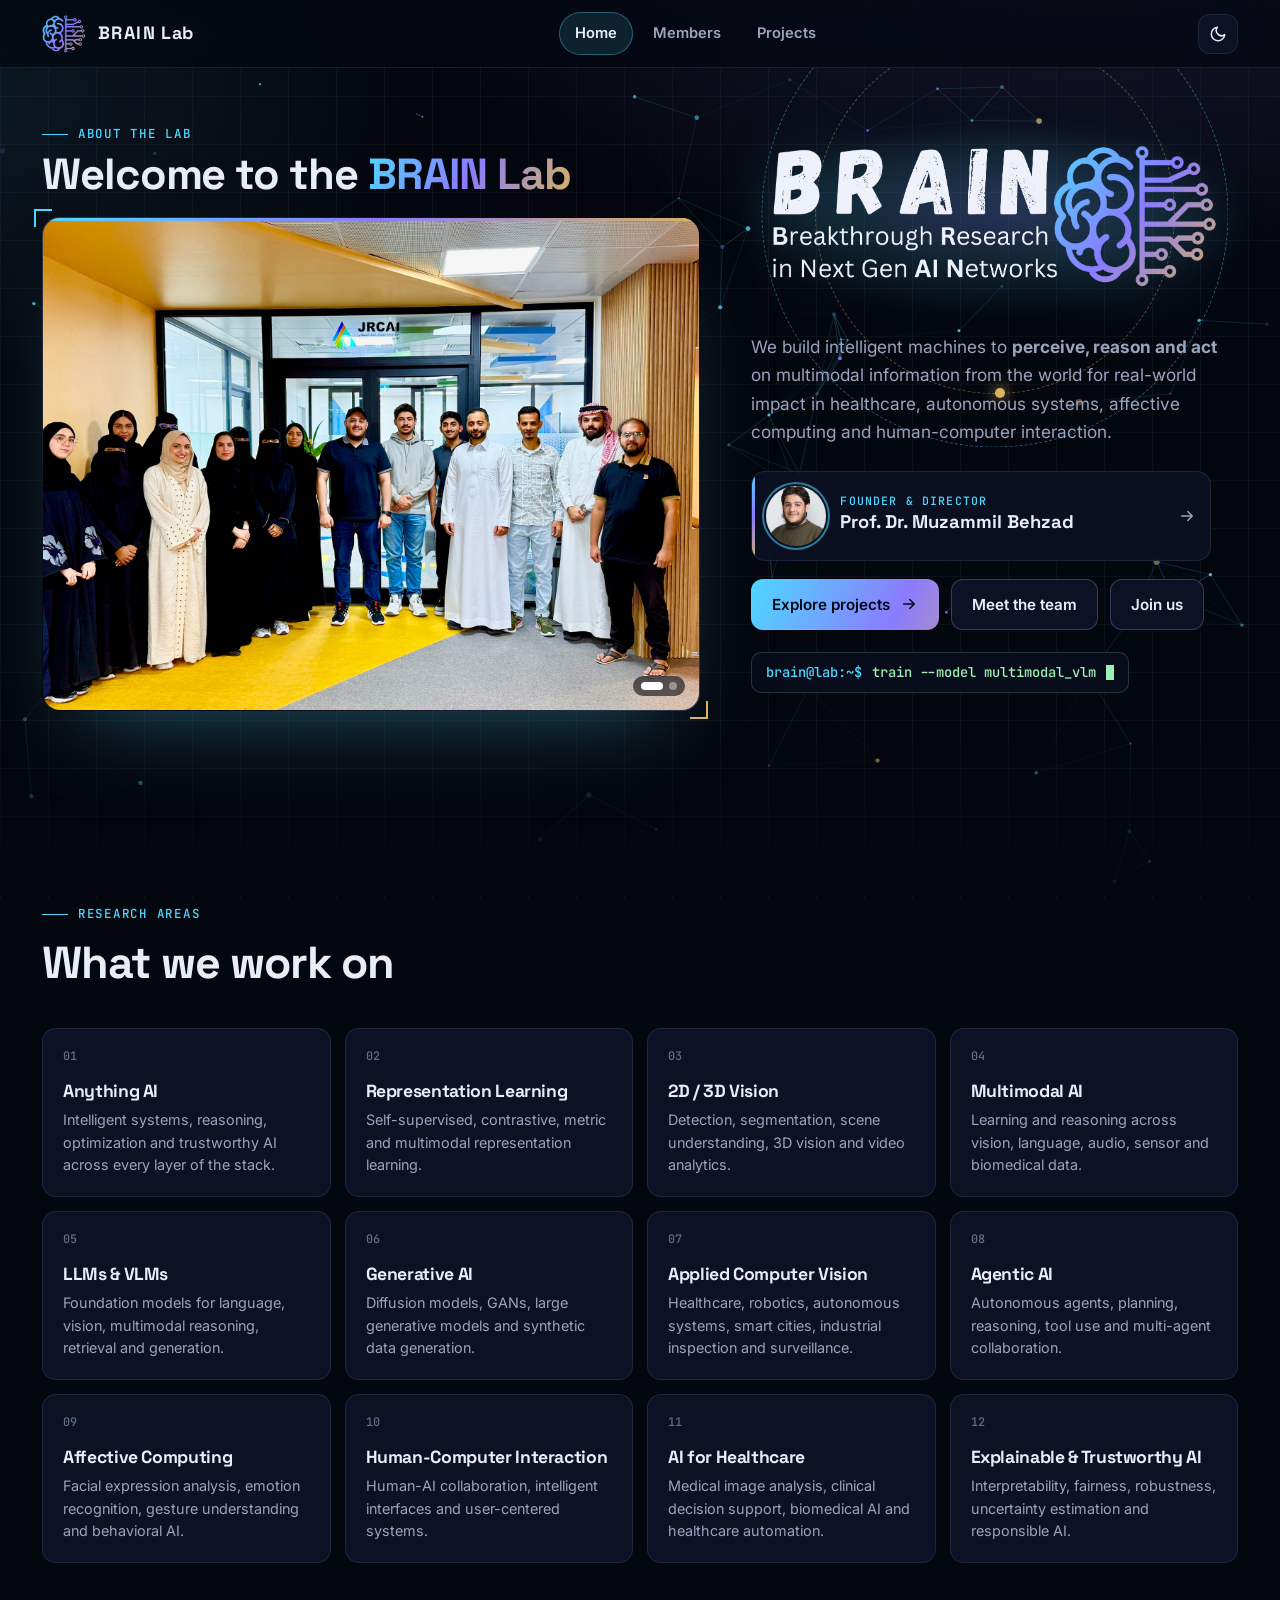
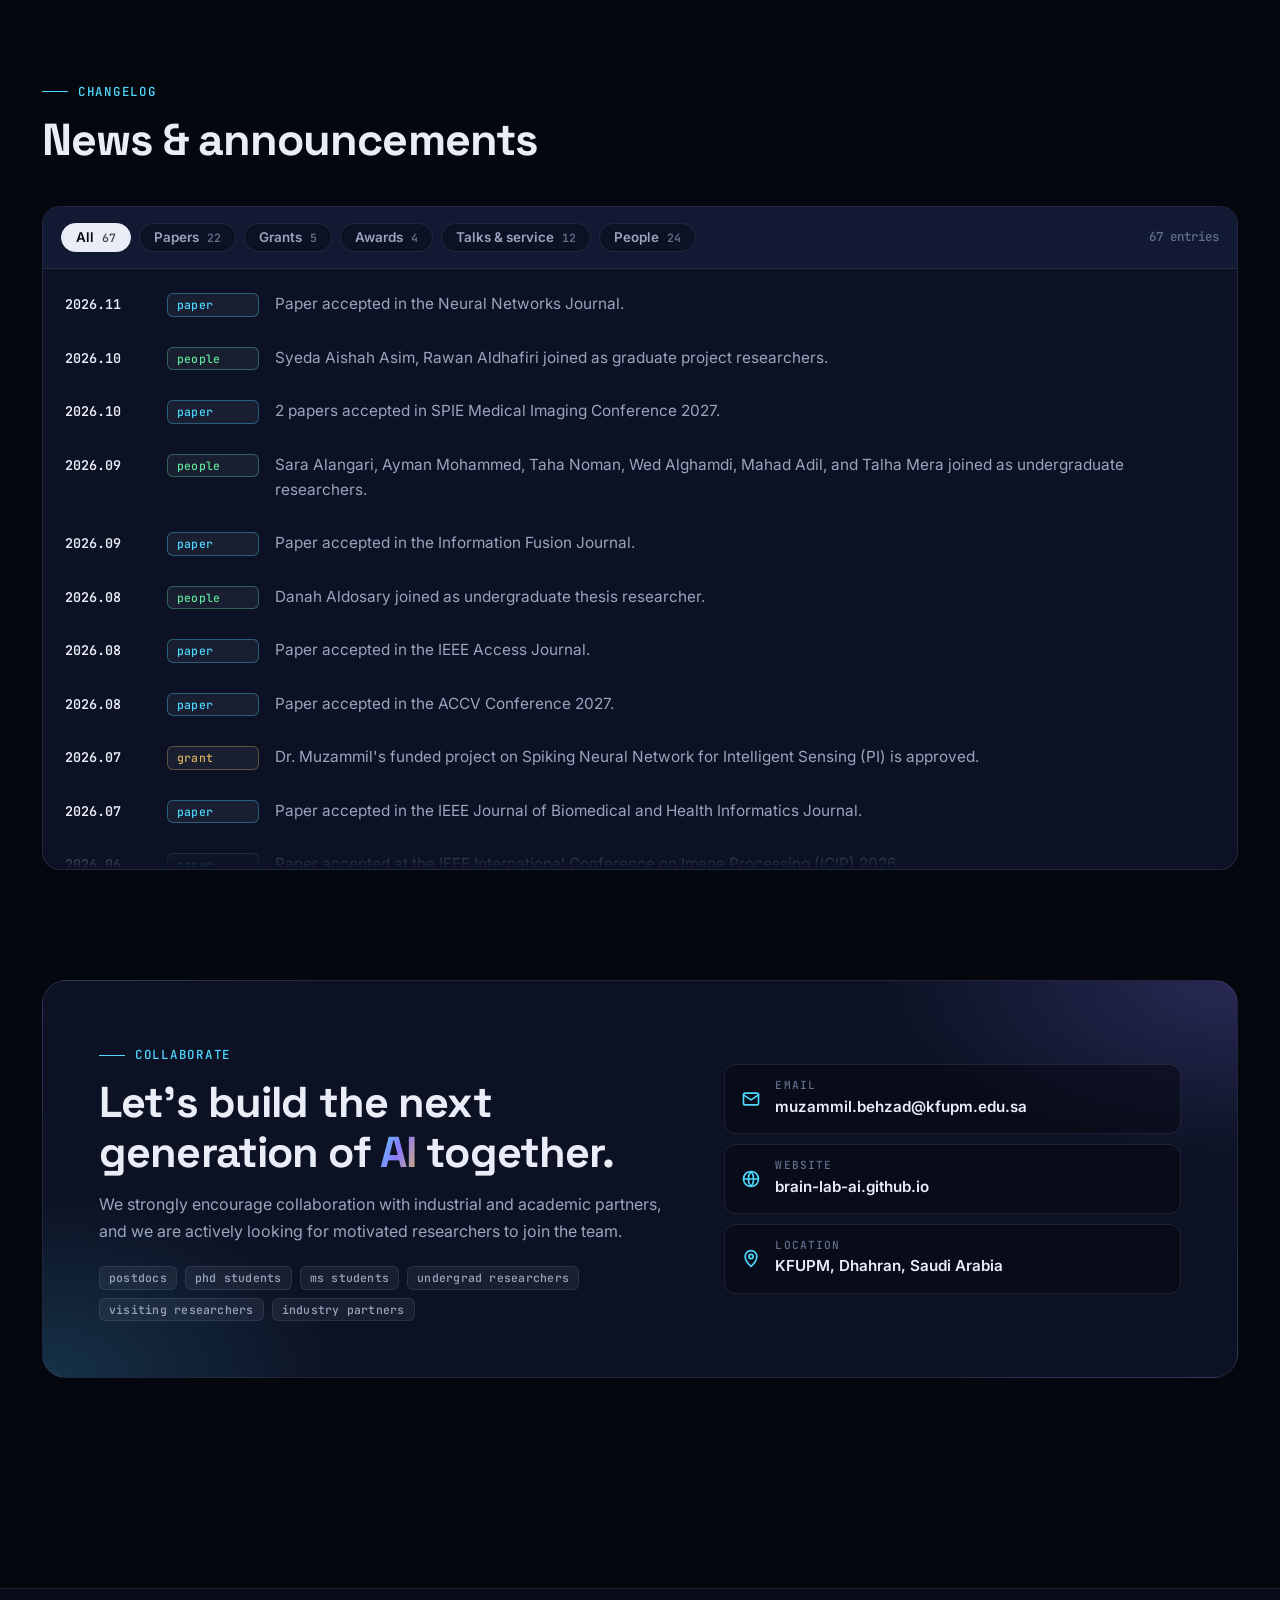
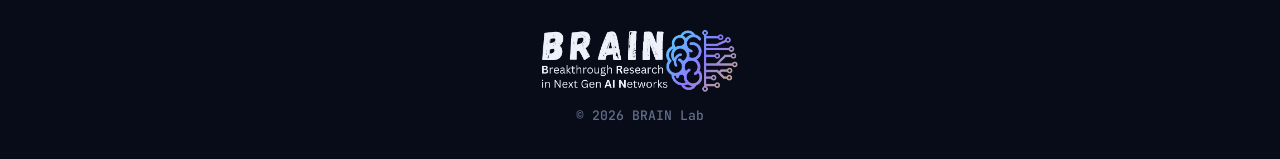
==== commit 1d83cb47: "Update index.html" ====
--- a/index.html
+++ b/index.html
@@ -63,7 +63,7 @@
         <img class="on-dark" src="images/logo/brainlab-mark-on-dark.png" alt="" width="53" height="46">
         <img class="on-light" src="images/logo/brainlab-mark-on-light.png" alt="" width="53" height="46">
       </span>
-      <span class="brand__name"><span><b>BRAIN</b> Lab</span><small>Breakthrough Research in Next Gen AI Networks Lab</small></span>
+      <span class="brand__name"><span><b>BRAIN</b> Lab</span></span>
     </a>
     <ul class="nav__links" id="nav-links">
       <li><a href="index.html" aria-current="page">Home</a></li>
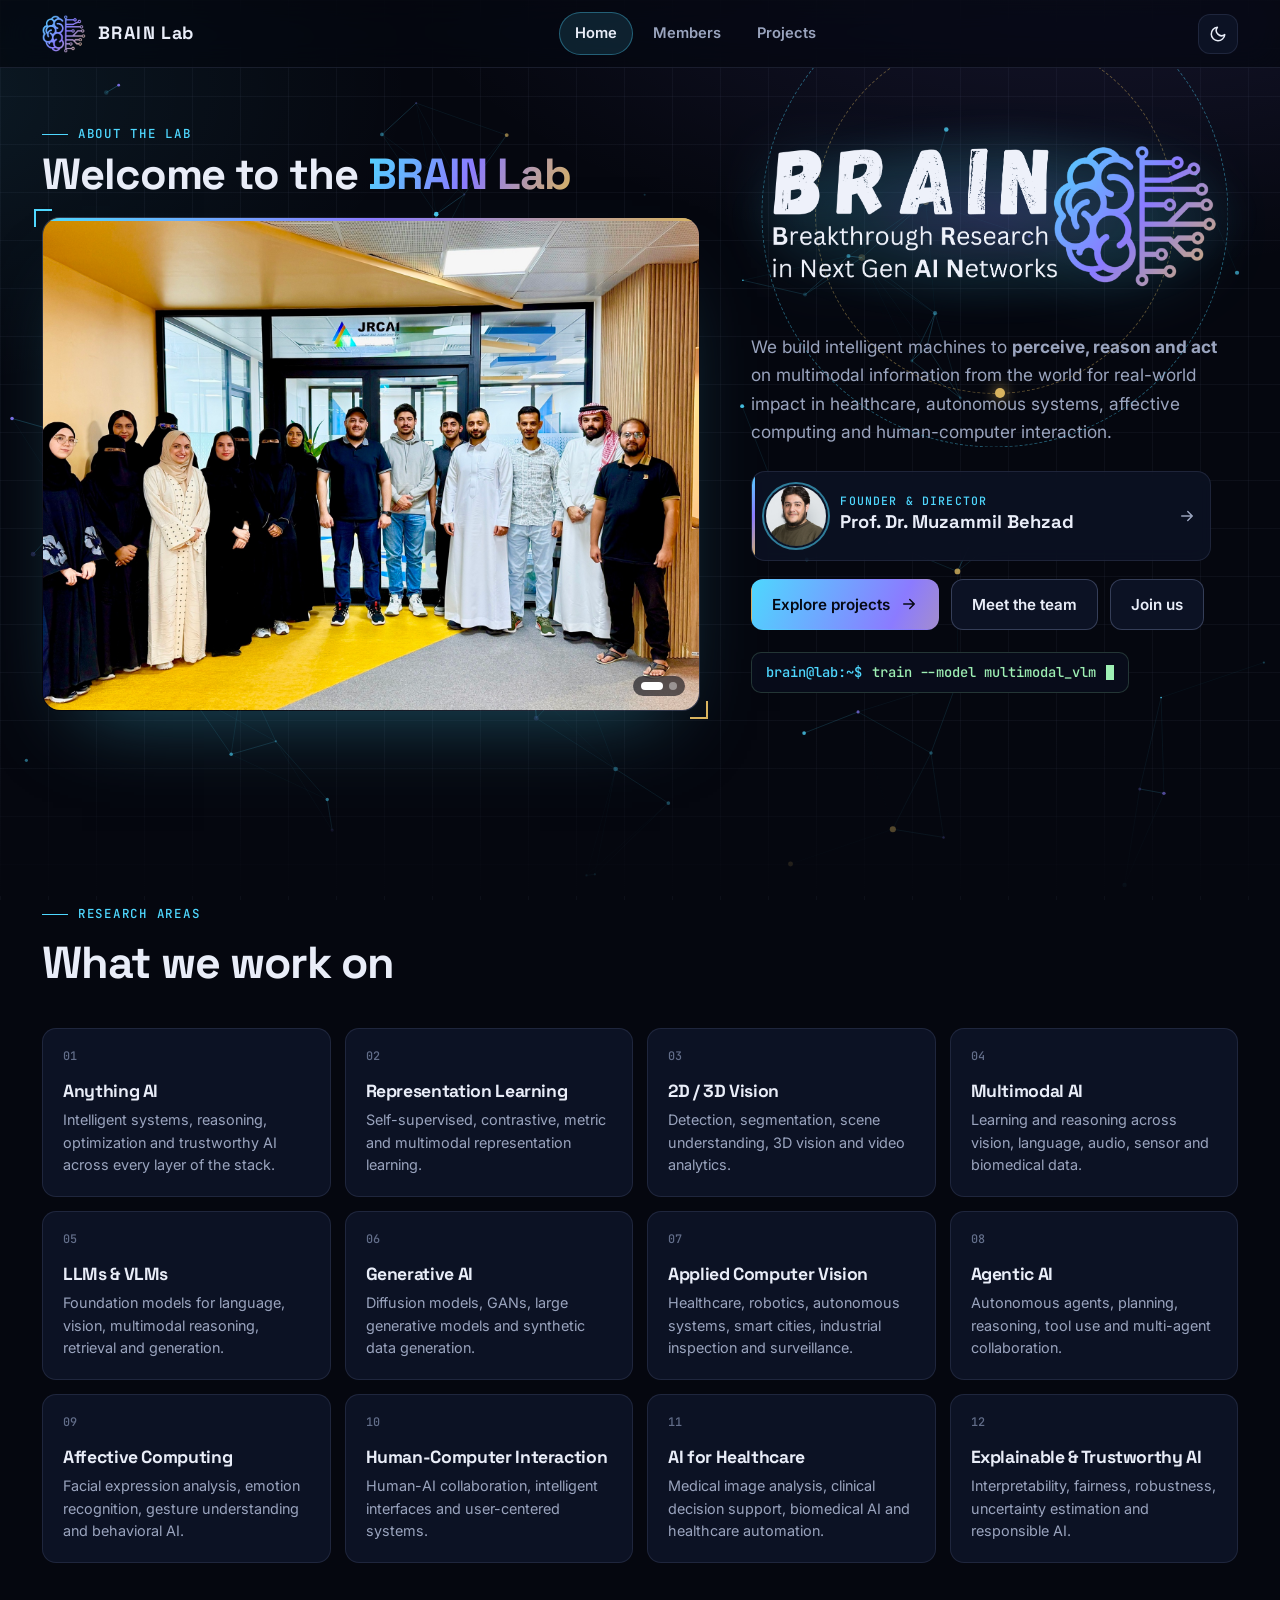
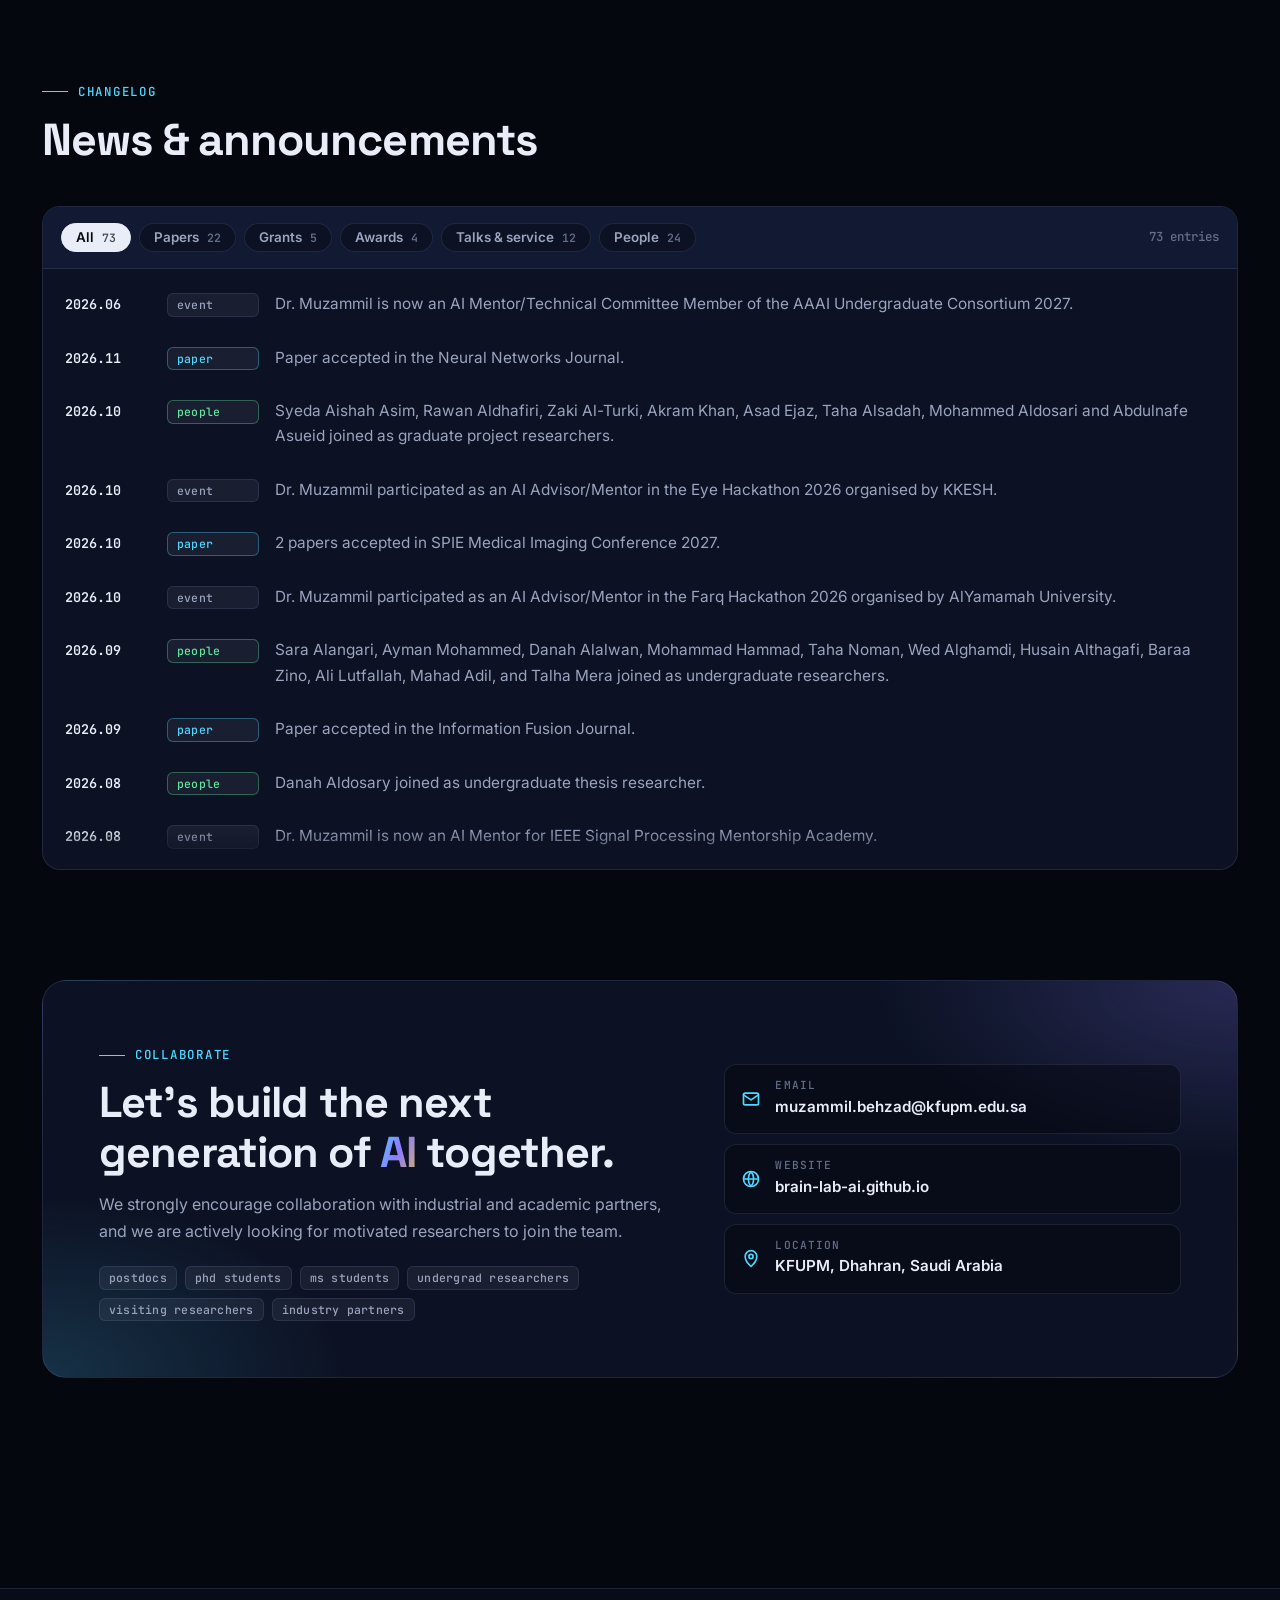
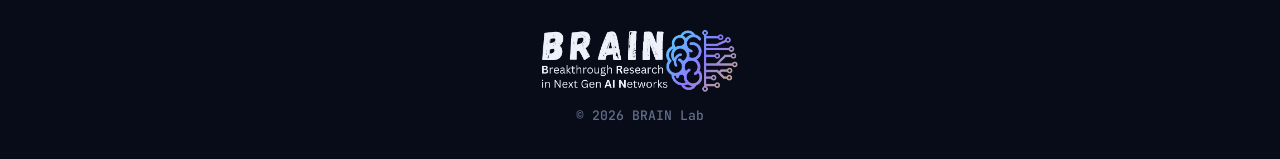
==== commit 1f6b6f27: "push update" ====
--- a/index.html
+++ b/index.html
@@ -197,18 +197,24 @@
           <span class="count"><span data-visible-count>0</span> entries</span>
         </div>
         <ul class="news">
+          
+          <li class="news-item" data-cat="event"><time>2026.06</time><span class="tag tag--event">event</span><p>Dr. Muzammil is now an AI Mentor/Technical Committee Member of the AAAI Undergraduate Consortium 2027.</p></li>
           <li class="news-item" data-cat="paper"><time>2026.11</time><span class="tag tag--paper">paper</span><p>Paper accepted in the Neural Networks Journal.</p></li>
-          <li class="news-item" data-cat="people"><time>2026.10</time><span class="tag tag--people">people</span><p>Syeda Aishah Asim, Rawan Aldhafiri joined as graduate project researchers.</p></li>
+          <li class="news-item" data-cat="people"><time>2026.10</time><span class="tag tag--people">people</span><p>Syeda Aishah Asim, Rawan Aldhafiri, Zaki Al-Turki, Akram Khan, Asad Ejaz, Taha Alsadah, Mohammed Aldosari and Abdulnafe Asueid joined as graduate project researchers.</p></li>
+          <li class="news-item" data-cat="event"><time>2026.10</time><span class="tag tag--event">event</span><p>Dr. Muzammil participated as an AI Advisor/Mentor in the Eye Hackathon 2026 organised by KKESH.</p></li>
           <li class="news-item" data-cat="paper"><time>2026.10</time><span class="tag tag--paper">paper</span><p>2 papers accepted in SPIE Medical Imaging Conference 2027.</p></li>
-          <li class="news-item" data-cat="people"><time>2026.09</time><span class="tag tag--people">people</span><p>Sara Alangari, Ayman Mohammed, Taha Noman, Wed Alghamdi, Mahad Adil, and Talha Mera joined as undergraduate researchers.</p></li>
+          <li class="news-item" data-cat="event"><time>2026.10</time><span class="tag tag--event">event</span><p>Dr. Muzammil participated as an AI Advisor/Mentor in the Farq Hackathon 2026 organised by AlYamamah University.</p></li>
+          <li class="news-item" data-cat="people"><time>2026.09</time><span class="tag tag--people">people</span><p>Sara Alangari, Ayman Mohammed, Danah Alalwan, Mohammad Hammad, Taha Noman, Wed Alghamdi, Husain Althagafi, Baraa Zino, Ali Lutfallah, Mahad Adil, and Talha Mera joined as undergraduate researchers.</p></li>
           <li class="news-item" data-cat="paper"><time>2026.09</time><span class="tag tag--paper">paper</span><p>Paper accepted in the Information Fusion Journal.</p></li>
           <li class="news-item" data-cat="people"><time>2026.08</time><span class="tag tag--people">people</span><p>Danah Aldosary joined as undergraduate thesis researcher.</p></li>
+          <li class="news-item" data-cat="event"><time>2026.08</time><span class="tag tag--event">event</span><p>Dr. Muzammil is now an AI Mentor for IEEE Signal Processing Mentorship Academy.</p></li>
           <li class="news-item" data-cat="paper"><time>2026.08</time><span class="tag tag--paper">paper</span><p>Paper accepted in the IEEE Access Journal.</p></li>
           <li class="news-item" data-cat="paper"><time>2026.08</time><span class="tag tag--paper">paper</span><p>Paper accepted in the ACCV Conference 2027.</p></li>
           <li class="news-item" data-cat="grant"><time>2026.07</time><span class="tag tag--grant">grant</span><p>Dr. Muzammil's funded project on Spiking Neural Network for Intelligent Sensing (PI) is approved.</p></li>
           <li class="news-item" data-cat="paper"><time>2026.07</time><span class="tag tag--paper">paper</span><p>Paper accepted in the IEEE Journal of Biomedical and Health Informatics Journal.</p></li>
+          <li class="news-item" data-cat="event"><time>2026.06</time><span class="tag tag--event">event</span><p>Dr. Muzammil is now an AI Mentor for IEEE Micro Mentoring Experience Program at ICIP 2026.</p></li>
           <li class="news-item" data-cat="paper"><time>2026.06</time><span class="tag tag--paper">paper</span><p>Paper accepted at the IEEE International Conference on Image Processing (ICIP) 2026.</p></li>
-          <li class="news-item" data-cat="paper"><time>2026.6</time><span class="tag tag--paper">paper</span><p>Paper accepted in BMVC 2026.</p></li>
+          <li class="news-item" data-cat="paper"><time>2026.06</time><span class="tag tag--paper">paper</span><p>Paper accepted in BMVC 2026.</p></li>
           <li class="news-item" data-cat="people"><time>2026.06</time><span class="tag tag--people">people</span><p>Asmaa Waheeba and Talah Jabril joined as visiting undergraduate researchers.</p></li>
           <li class="news-item" data-cat="grant"><time>2026.06</time><span class="tag tag--grant">grant</span><p>Dr. Muzammil's funded project on Quantum Multimodal AI (Co-PI) is approved.</p></li>
           <li class="news-item" data-cat="grant"><time>2026.05</time><span class="tag tag--grant">grant</span><p>Dr. Muzammil's funded project on Multimodal and Trustworthy Medical Computer Vision (PI) is approved.</p></li>
@@ -226,6 +232,7 @@
           <li class="news-item" data-cat="talk"><time>2026.02</time><span class="tag tag--talk">keynote</span><p>Dr. Muzammil will give a keynote talk at the <a href="https://www.linkedin.com/posts/muzammil-behzad_london-ieee-medicalimaging-activity-7440164545383395328-Rfzf" target="_blank" rel="noopener">Foundation AI Models in Medical Imaging Workshop</a> at ISBI 2026.</p></li>
           <li class="news-item" data-cat="award"><time>2026.02</time><span class="tag tag--award">honor</span><p>Dr. Muzammil elevated to the grade of IEEE Senior Member.</p></li>
           <li class="news-item" data-cat="award"><time>2026.02</time><span class="tag tag--award">award</span><p>Best Poster Award for "Generative Adversarial Synthesis for Brain MRI Images" at the SMiLE 2026 conference.</p></li>
+          <li class="news-item" data-cat="event"><time>2026.01</time><span class="tag tag--event">event</span><p>Dr. Muzammil participated as an AI Mentor for the MenaML Program at KAUST.</p></li>
           <li class="news-item" data-cat="people"><time>2026.01</time><span class="tag tag--people">people</span><p>Afrah successfully defended her MS thesis.</p></li>
           <li class="news-item" data-cat="talk"><time>2026.01</time><span class="tag tag--talk">mentor</span><p>Dr. Muzammil participated as a <a href="https://www.linkedin.com/posts/muzammil-behzad_wrapping-up-an-excellent-experience-at-menaml2026-activity-7423394023563984896-vK7x" target="_blank" rel="noopener">Mentor</a> at MenaML 2026, KAUST, Saudi Arabia.</p></li>
           <li class="news-item" data-cat="people"><time>2026.01</time><span class="tag tag--people">people</span><p>Renad Elsafi, Danah Aldosary, Omar Alshahrani, Abdullah Baleid, Arwa Aldawoud, Leen Refka, Bana Jaber and Abdulrahman Ibrahim joined as undergraduate researchers.</p></li>
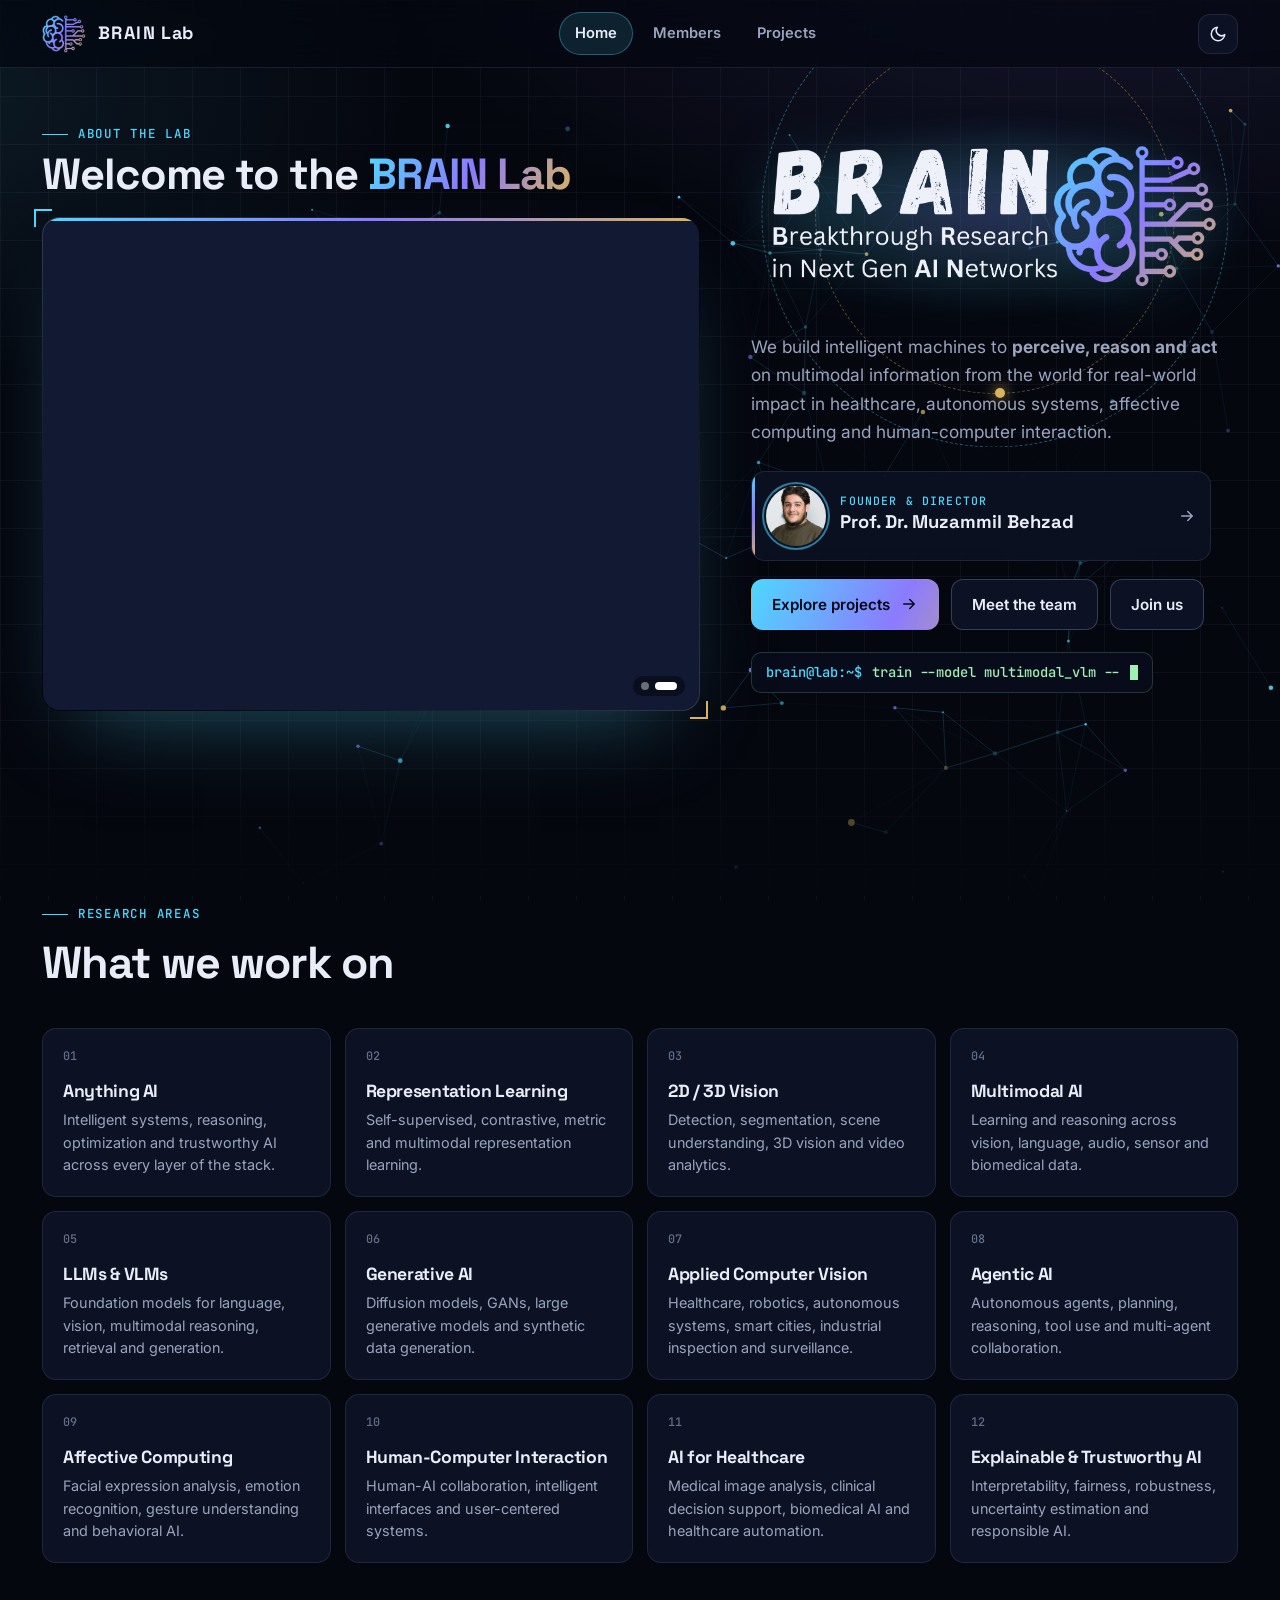
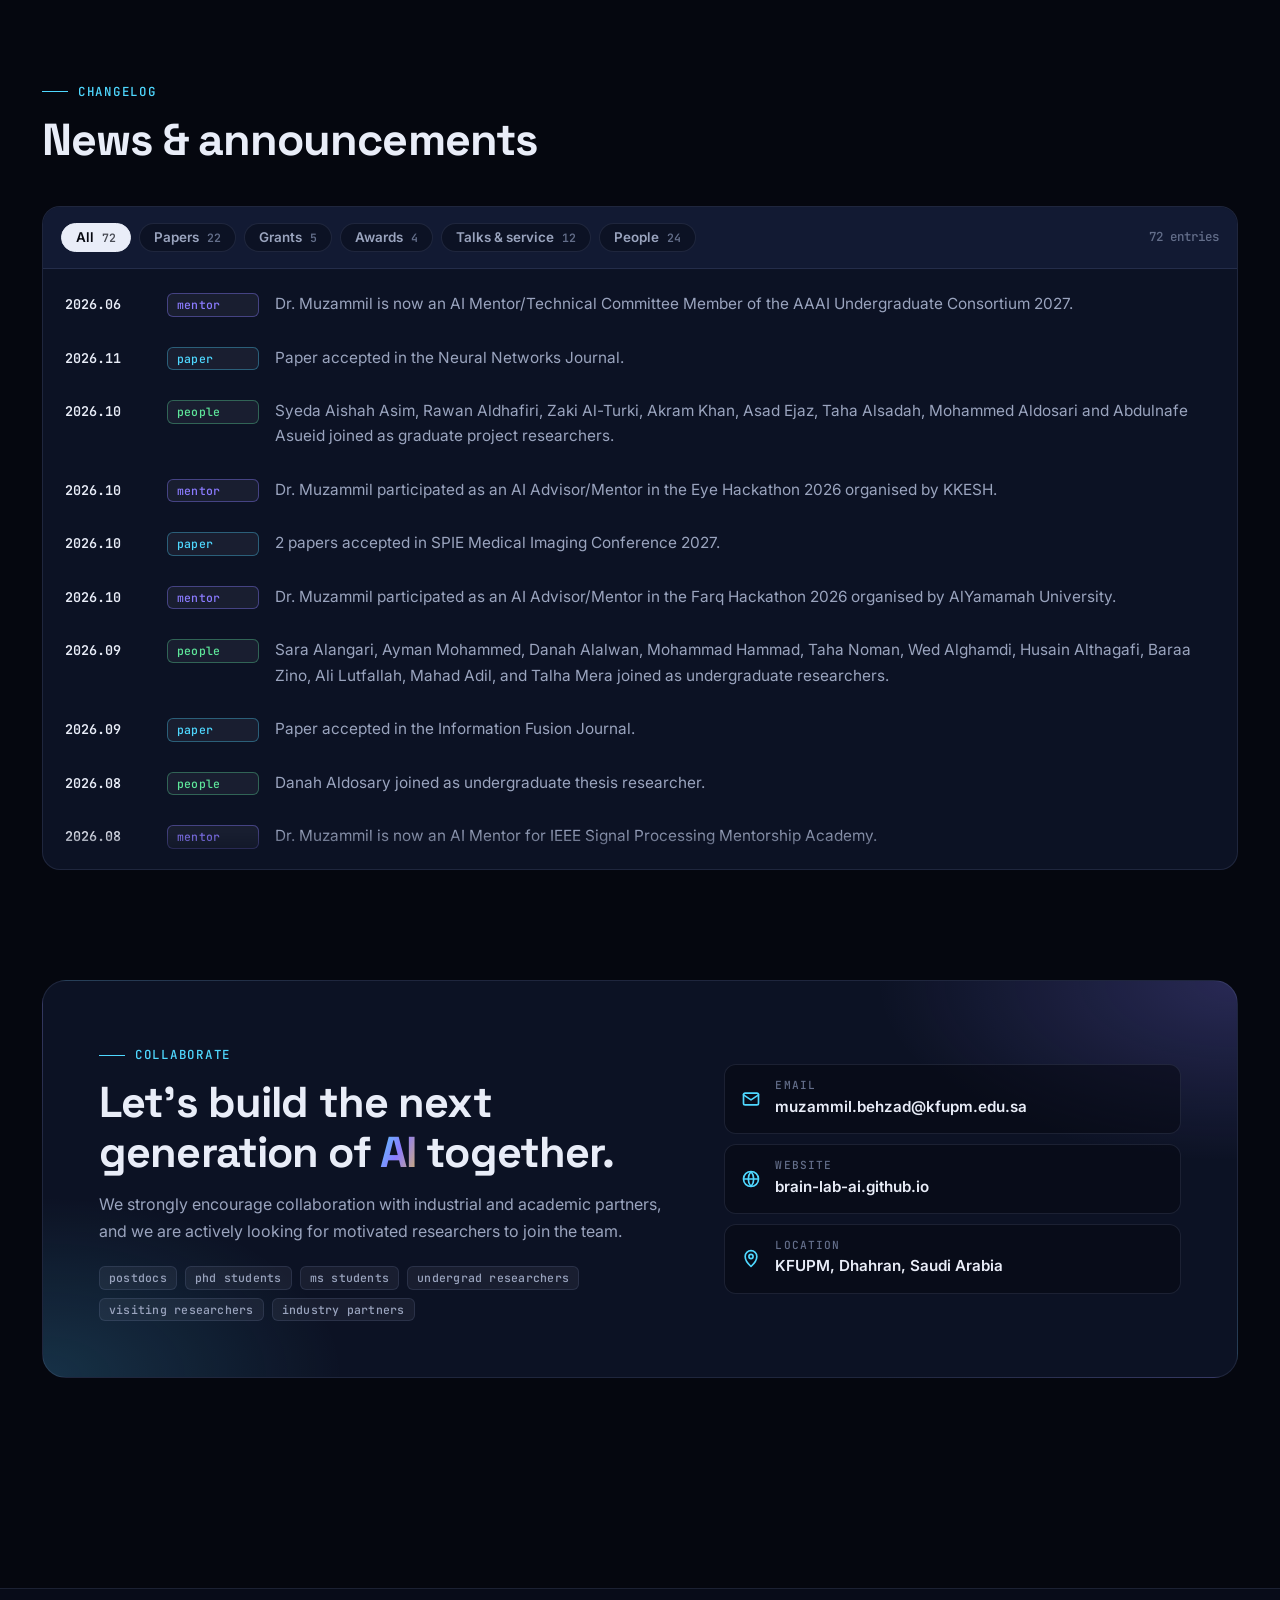
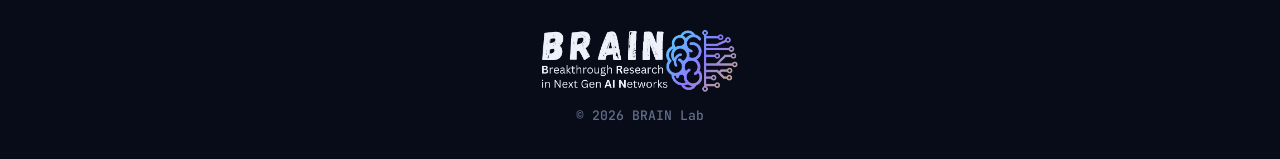
==== commit ba4274dd: "Add files via upload" ====
--- a/index.html
+++ b/index.html
@@ -198,21 +198,21 @@
         </div>
         <ul class="news">
           
-          <li class="news-item" data-cat="event"><time>2026.06</time><span class="tag tag--event">event</span><p>Dr. Muzammil is now an AI Mentor/Technical Committee Member of the AAAI Undergraduate Consortium 2027.</p></li>
+          <li class="news-item" data-cat="event"><time>2026.06</time><span class="tag tag--talk">mentor</span><p>Dr. Muzammil is now an AI Mentor/Technical Committee Member of the AAAI Undergraduate Consortium 2027.</p></li>
           <li class="news-item" data-cat="paper"><time>2026.11</time><span class="tag tag--paper">paper</span><p>Paper accepted in the Neural Networks Journal.</p></li>
           <li class="news-item" data-cat="people"><time>2026.10</time><span class="tag tag--people">people</span><p>Syeda Aishah Asim, Rawan Aldhafiri, Zaki Al-Turki, Akram Khan, Asad Ejaz, Taha Alsadah, Mohammed Aldosari and Abdulnafe Asueid joined as graduate project researchers.</p></li>
-          <li class="news-item" data-cat="event"><time>2026.10</time><span class="tag tag--event">event</span><p>Dr. Muzammil participated as an AI Advisor/Mentor in the Eye Hackathon 2026 organised by KKESH.</p></li>
+          <li class="news-item" data-cat="event"><time>2026.10</time><span class="tag tag--talk">mentor</span><p>Dr. Muzammil participated as an AI Advisor/Mentor in the Eye Hackathon 2026 organised by KKESH.</p></li>
           <li class="news-item" data-cat="paper"><time>2026.10</time><span class="tag tag--paper">paper</span><p>2 papers accepted in SPIE Medical Imaging Conference 2027.</p></li>
-          <li class="news-item" data-cat="event"><time>2026.10</time><span class="tag tag--event">event</span><p>Dr. Muzammil participated as an AI Advisor/Mentor in the Farq Hackathon 2026 organised by AlYamamah University.</p></li>
+          <li class="news-item" data-cat="event"><time>2026.10</time><span class="tag tag--talk">mentor</span><p>Dr. Muzammil participated as an AI Advisor/Mentor in the Farq Hackathon 2026 organised by AlYamamah University.</p></li>
           <li class="news-item" data-cat="people"><time>2026.09</time><span class="tag tag--people">people</span><p>Sara Alangari, Ayman Mohammed, Danah Alalwan, Mohammad Hammad, Taha Noman, Wed Alghamdi, Husain Althagafi, Baraa Zino, Ali Lutfallah, Mahad Adil, and Talha Mera joined as undergraduate researchers.</p></li>
           <li class="news-item" data-cat="paper"><time>2026.09</time><span class="tag tag--paper">paper</span><p>Paper accepted in the Information Fusion Journal.</p></li>
           <li class="news-item" data-cat="people"><time>2026.08</time><span class="tag tag--people">people</span><p>Danah Aldosary joined as undergraduate thesis researcher.</p></li>
-          <li class="news-item" data-cat="event"><time>2026.08</time><span class="tag tag--event">event</span><p>Dr. Muzammil is now an AI Mentor for IEEE Signal Processing Mentorship Academy.</p></li>
+          <li class="news-item" data-cat="event"><time>2026.08</time><span class="tag tag--talk">mentor</span><p>Dr. Muzammil is now an AI Mentor for IEEE Signal Processing Mentorship Academy.</p></li>
           <li class="news-item" data-cat="paper"><time>2026.08</time><span class="tag tag--paper">paper</span><p>Paper accepted in the IEEE Access Journal.</p></li>
           <li class="news-item" data-cat="paper"><time>2026.08</time><span class="tag tag--paper">paper</span><p>Paper accepted in the ACCV Conference 2027.</p></li>
           <li class="news-item" data-cat="grant"><time>2026.07</time><span class="tag tag--grant">grant</span><p>Dr. Muzammil's funded project on Spiking Neural Network for Intelligent Sensing (PI) is approved.</p></li>
           <li class="news-item" data-cat="paper"><time>2026.07</time><span class="tag tag--paper">paper</span><p>Paper accepted in the IEEE Journal of Biomedical and Health Informatics Journal.</p></li>
-          <li class="news-item" data-cat="event"><time>2026.06</time><span class="tag tag--event">event</span><p>Dr. Muzammil is now an AI Mentor for IEEE Micro Mentoring Experience Program at ICIP 2026.</p></li>
+          <li class="news-item" data-cat="event"><time>2026.06</time><span class="tag tag--talk">mentor</span><p>Dr. Muzammil is now an AI Mentor for IEEE Micro Mentoring Experience Program at ICIP 2026.</p></li>
           <li class="news-item" data-cat="paper"><time>2026.06</time><span class="tag tag--paper">paper</span><p>Paper accepted at the IEEE International Conference on Image Processing (ICIP) 2026.</p></li>
           <li class="news-item" data-cat="paper"><time>2026.06</time><span class="tag tag--paper">paper</span><p>Paper accepted in BMVC 2026.</p></li>
           <li class="news-item" data-cat="people"><time>2026.06</time><span class="tag tag--people">people</span><p>Asmaa Waheeba and Talah Jabril joined as visiting undergraduate researchers.</p></li>
@@ -232,7 +232,6 @@
           <li class="news-item" data-cat="talk"><time>2026.02</time><span class="tag tag--talk">keynote</span><p>Dr. Muzammil will give a keynote talk at the <a href="https://www.linkedin.com/posts/muzammil-behzad_london-ieee-medicalimaging-activity-7440164545383395328-Rfzf" target="_blank" rel="noopener">Foundation AI Models in Medical Imaging Workshop</a> at ISBI 2026.</p></li>
           <li class="news-item" data-cat="award"><time>2026.02</time><span class="tag tag--award">honor</span><p>Dr. Muzammil elevated to the grade of IEEE Senior Member.</p></li>
           <li class="news-item" data-cat="award"><time>2026.02</time><span class="tag tag--award">award</span><p>Best Poster Award for "Generative Adversarial Synthesis for Brain MRI Images" at the SMiLE 2026 conference.</p></li>
-          <li class="news-item" data-cat="event"><time>2026.01</time><span class="tag tag--event">event</span><p>Dr. Muzammil participated as an AI Mentor for the MenaML Program at KAUST.</p></li>
           <li class="news-item" data-cat="people"><time>2026.01</time><span class="tag tag--people">people</span><p>Afrah successfully defended her MS thesis.</p></li>
           <li class="news-item" data-cat="talk"><time>2026.01</time><span class="tag tag--talk">mentor</span><p>Dr. Muzammil participated as a <a href="https://www.linkedin.com/posts/muzammil-behzad_wrapping-up-an-excellent-experience-at-menaml2026-activity-7423394023563984896-vK7x" target="_blank" rel="noopener">Mentor</a> at MenaML 2026, KAUST, Saudi Arabia.</p></li>
           <li class="news-item" data-cat="people"><time>2026.01</time><span class="tag tag--people">people</span><p>Renad Elsafi, Danah Aldosary, Omar Alshahrani, Abdullah Baleid, Arwa Aldawoud, Leen Refka, Bana Jaber and Abdulrahman Ibrahim joined as undergraduate researchers.</p></li>
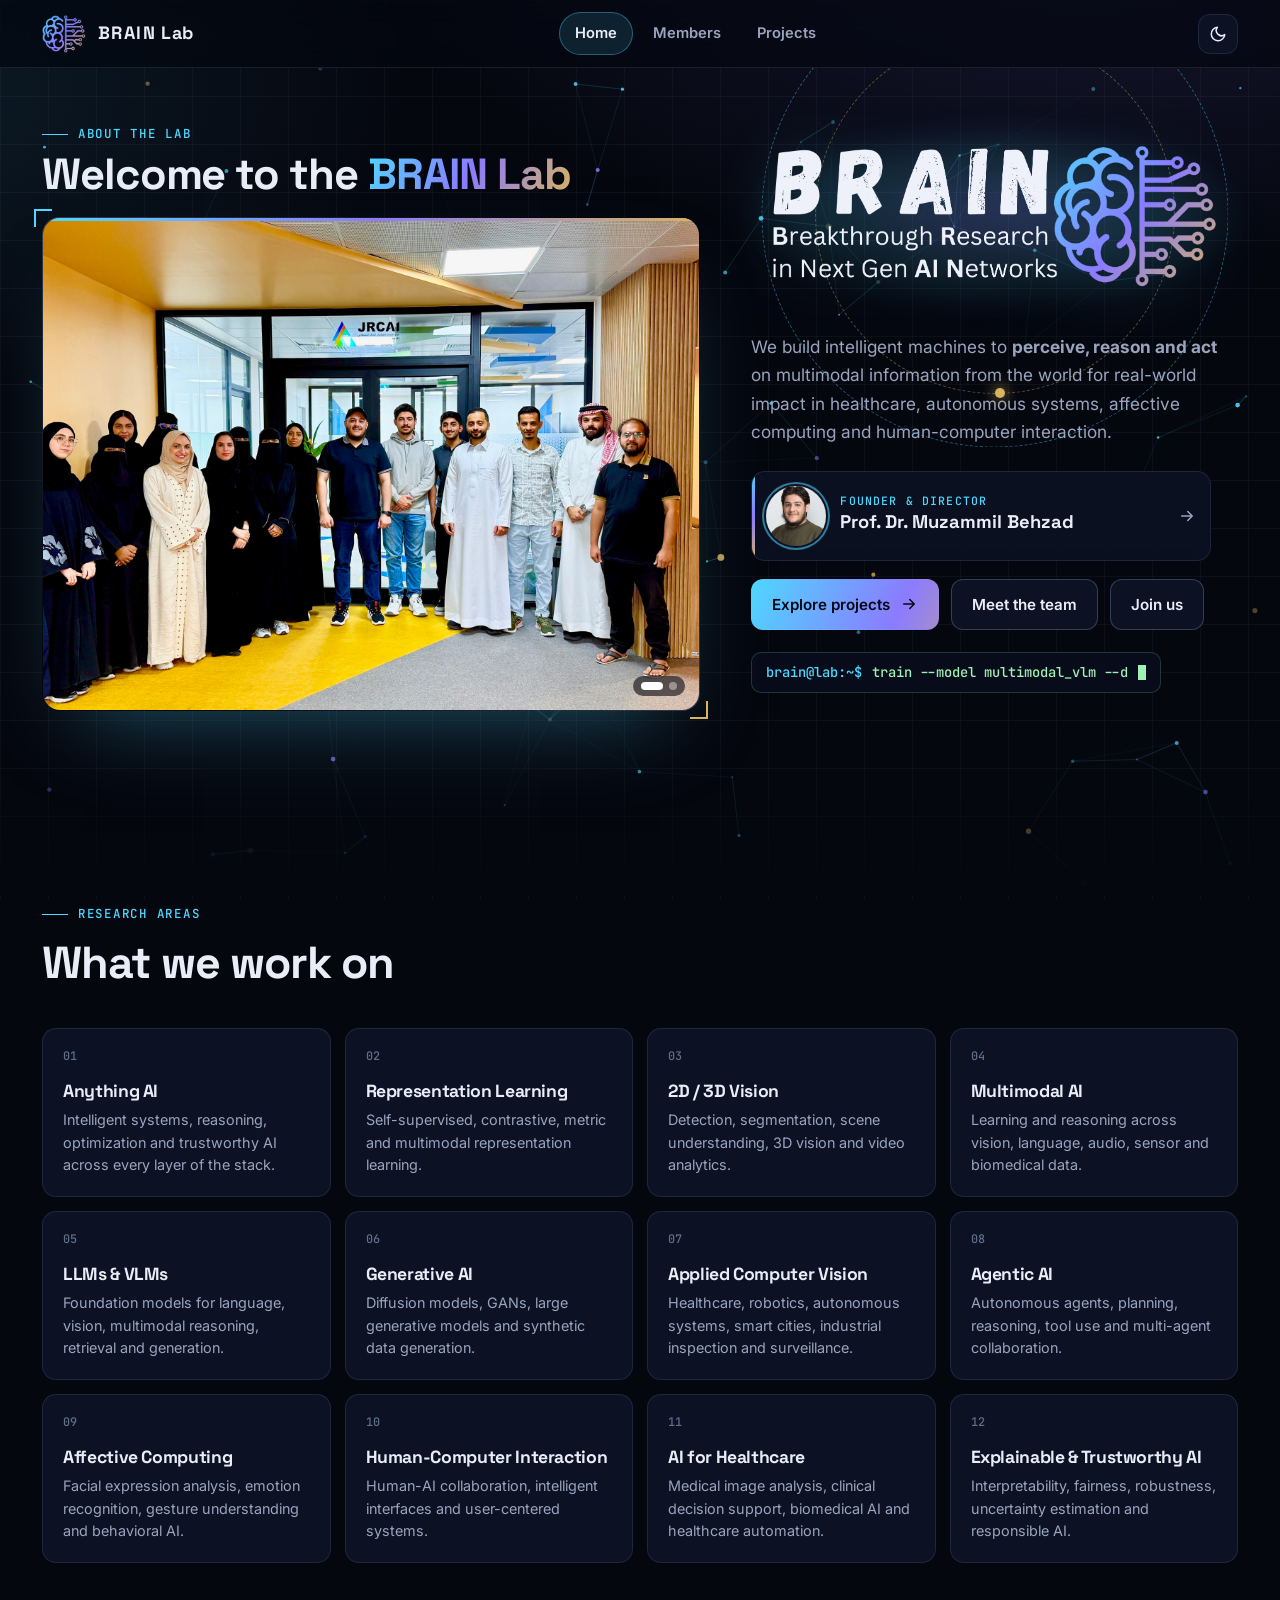
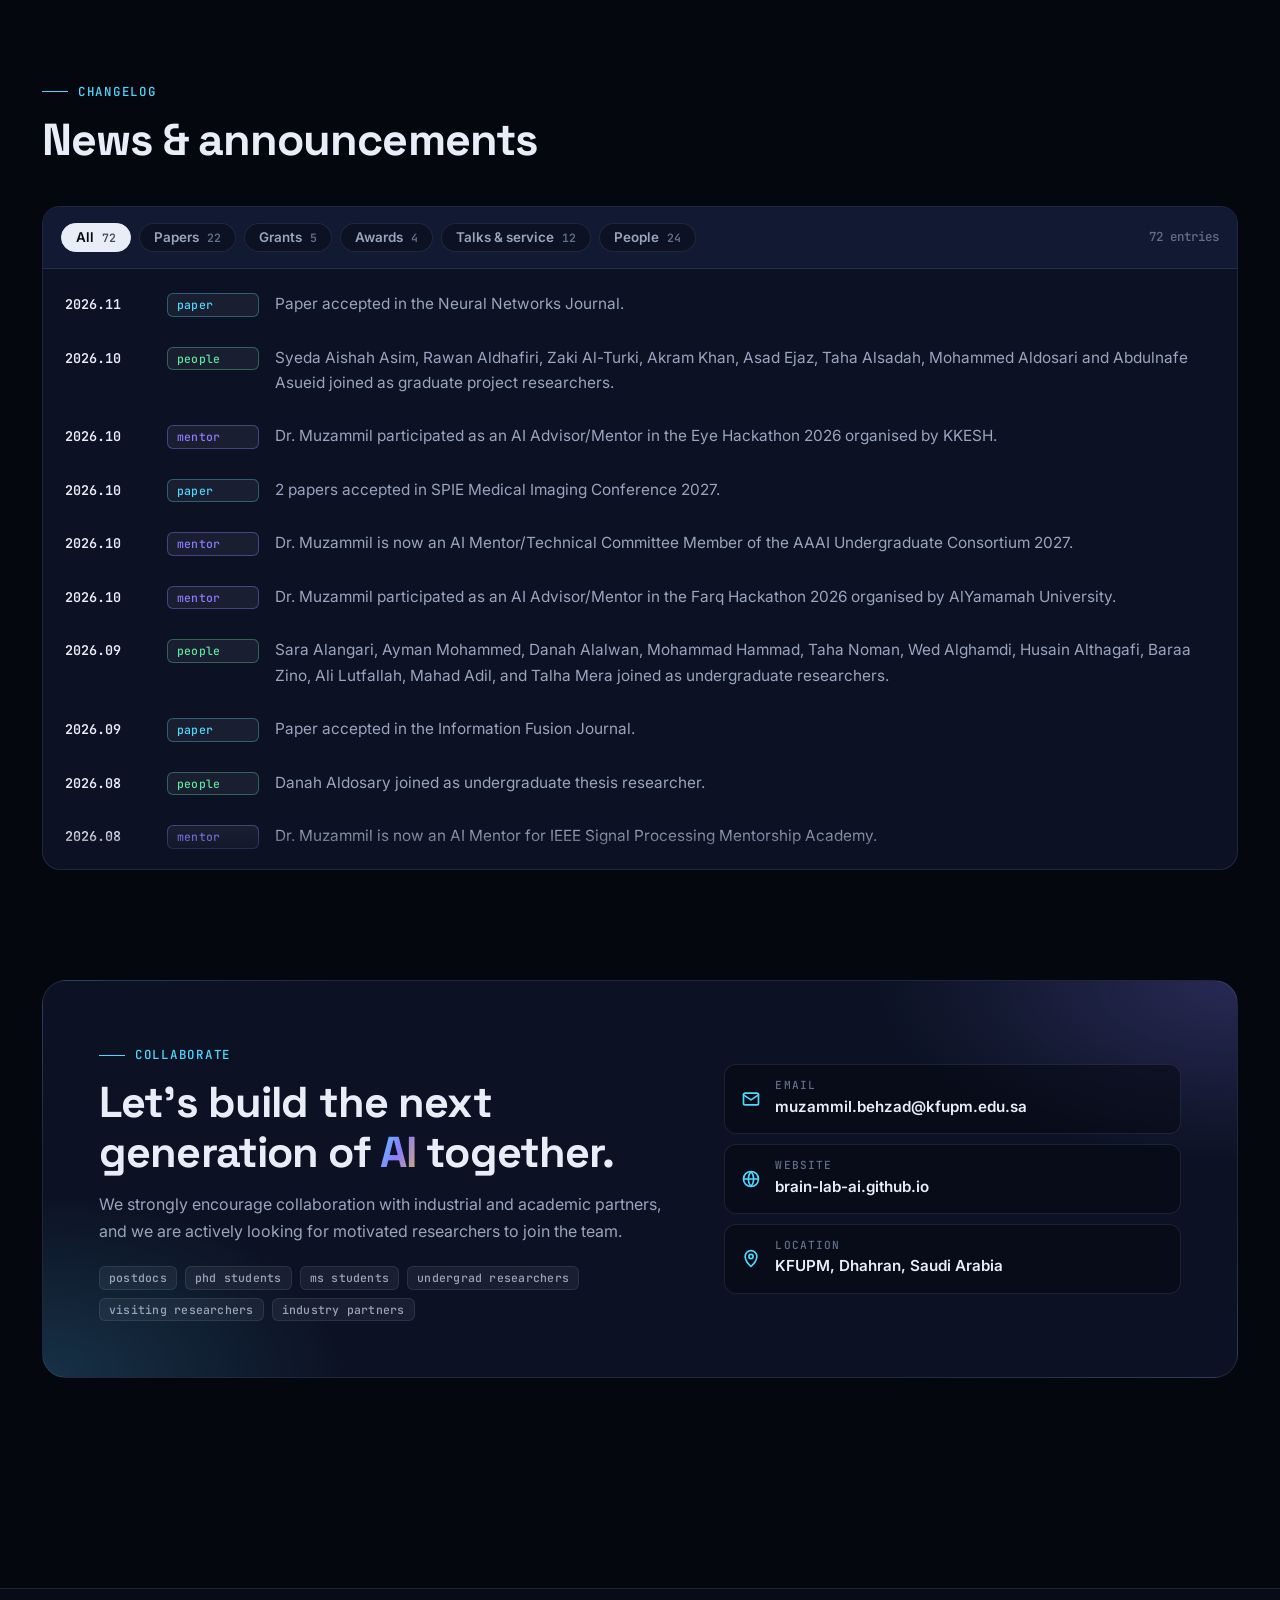
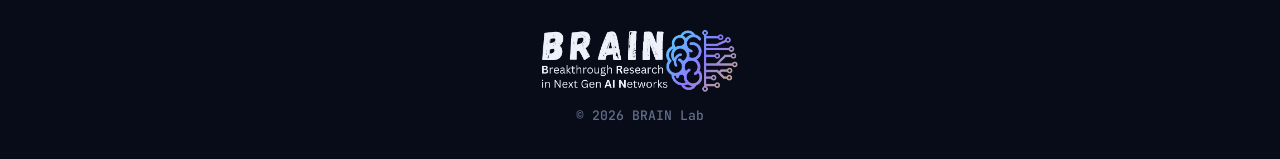
==== commit e143f428: "Add files via upload" ====
--- a/index.html
+++ b/index.html
@@ -198,11 +198,11 @@
         </div>
         <ul class="news">
           
-          <li class="news-item" data-cat="event"><time>2026.06</time><span class="tag tag--talk">mentor</span><p>Dr. Muzammil is now an AI Mentor/Technical Committee Member of the AAAI Undergraduate Consortium 2027.</p></li>
           <li class="news-item" data-cat="paper"><time>2026.11</time><span class="tag tag--paper">paper</span><p>Paper accepted in the Neural Networks Journal.</p></li>
           <li class="news-item" data-cat="people"><time>2026.10</time><span class="tag tag--people">people</span><p>Syeda Aishah Asim, Rawan Aldhafiri, Zaki Al-Turki, Akram Khan, Asad Ejaz, Taha Alsadah, Mohammed Aldosari and Abdulnafe Asueid joined as graduate project researchers.</p></li>
           <li class="news-item" data-cat="event"><time>2026.10</time><span class="tag tag--talk">mentor</span><p>Dr. Muzammil participated as an AI Advisor/Mentor in the Eye Hackathon 2026 organised by KKESH.</p></li>
           <li class="news-item" data-cat="paper"><time>2026.10</time><span class="tag tag--paper">paper</span><p>2 papers accepted in SPIE Medical Imaging Conference 2027.</p></li>
+          <li class="news-item" data-cat="event"><time>2026.10</time><span class="tag tag--talk">mentor</span><p>Dr. Muzammil is now an AI Mentor/Technical Committee Member of the AAAI Undergraduate Consortium 2027.</p></li>
           <li class="news-item" data-cat="event"><time>2026.10</time><span class="tag tag--talk">mentor</span><p>Dr. Muzammil participated as an AI Advisor/Mentor in the Farq Hackathon 2026 organised by AlYamamah University.</p></li>
           <li class="news-item" data-cat="people"><time>2026.09</time><span class="tag tag--people">people</span><p>Sara Alangari, Ayman Mohammed, Danah Alalwan, Mohammad Hammad, Taha Noman, Wed Alghamdi, Husain Althagafi, Baraa Zino, Ali Lutfallah, Mahad Adil, and Talha Mera joined as undergraduate researchers.</p></li>
           <li class="news-item" data-cat="paper"><time>2026.09</time><span class="tag tag--paper">paper</span><p>Paper accepted in the Information Fusion Journal.</p></li>
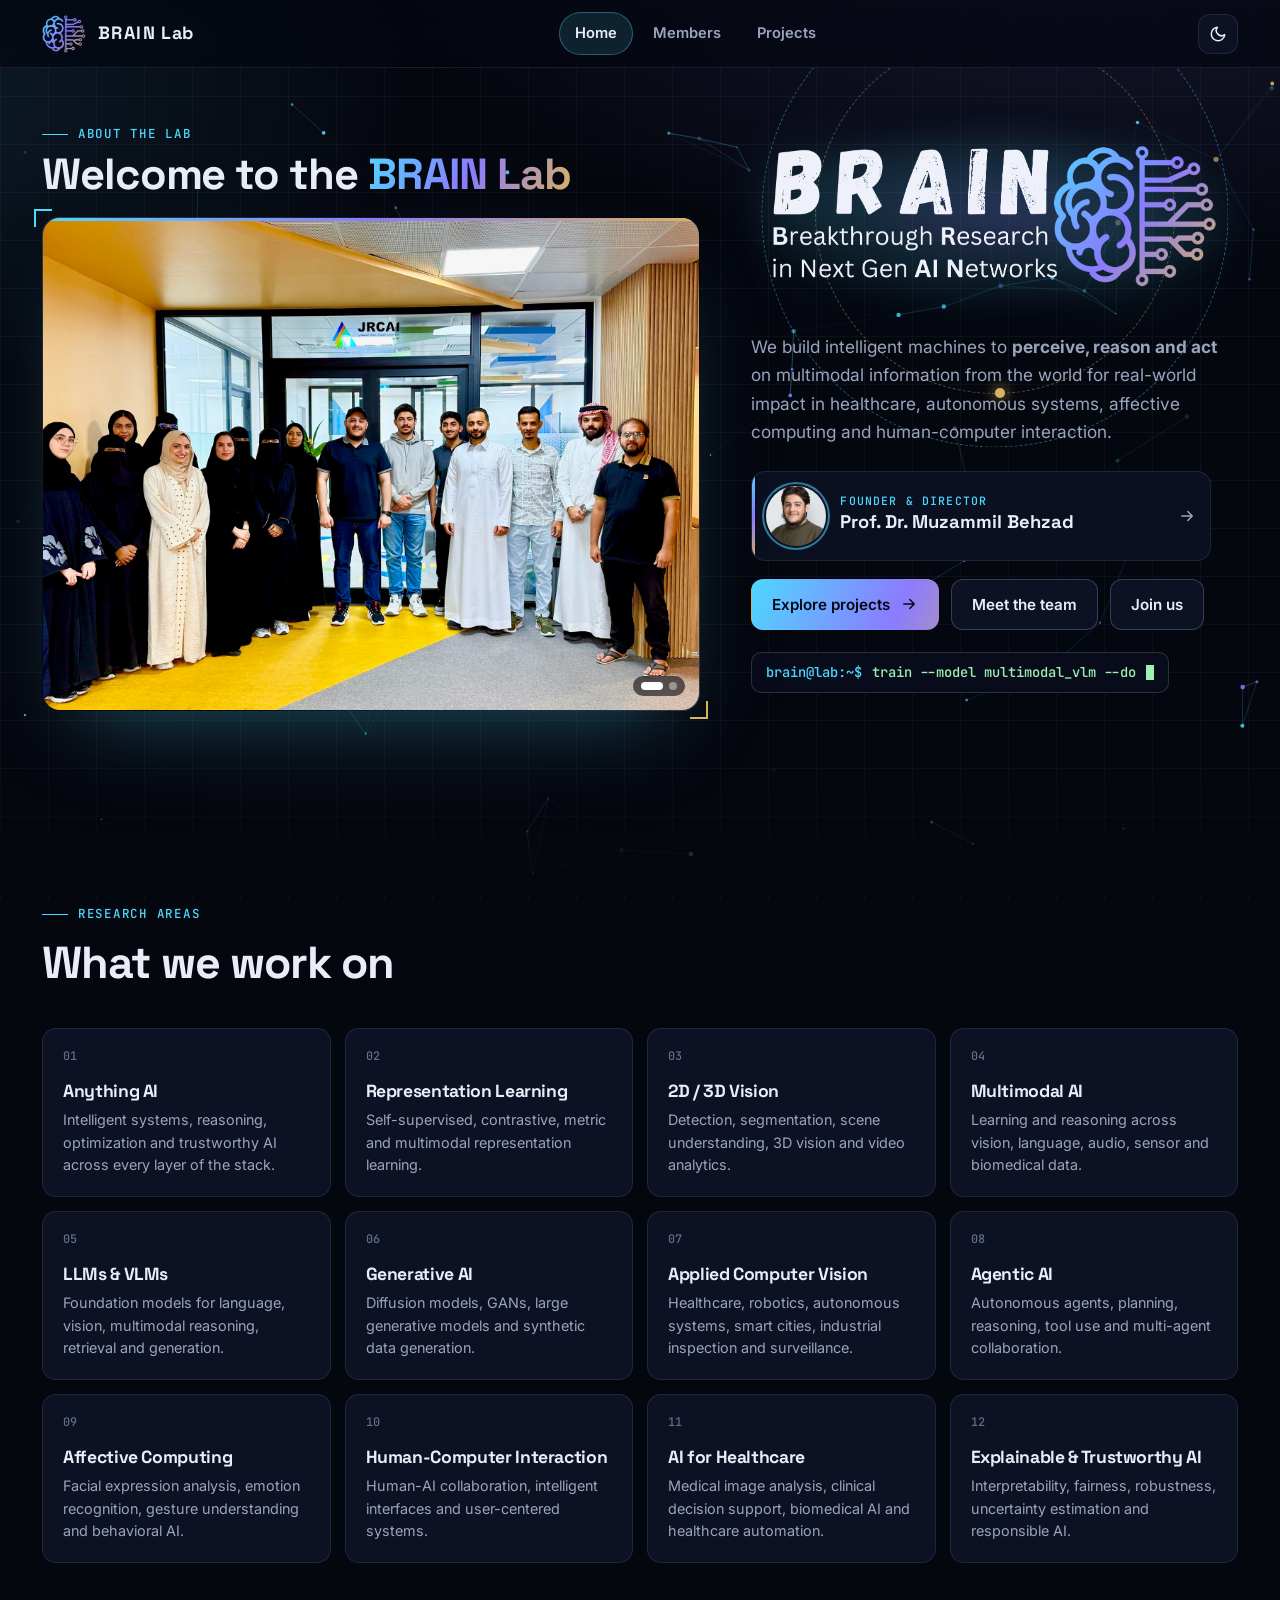
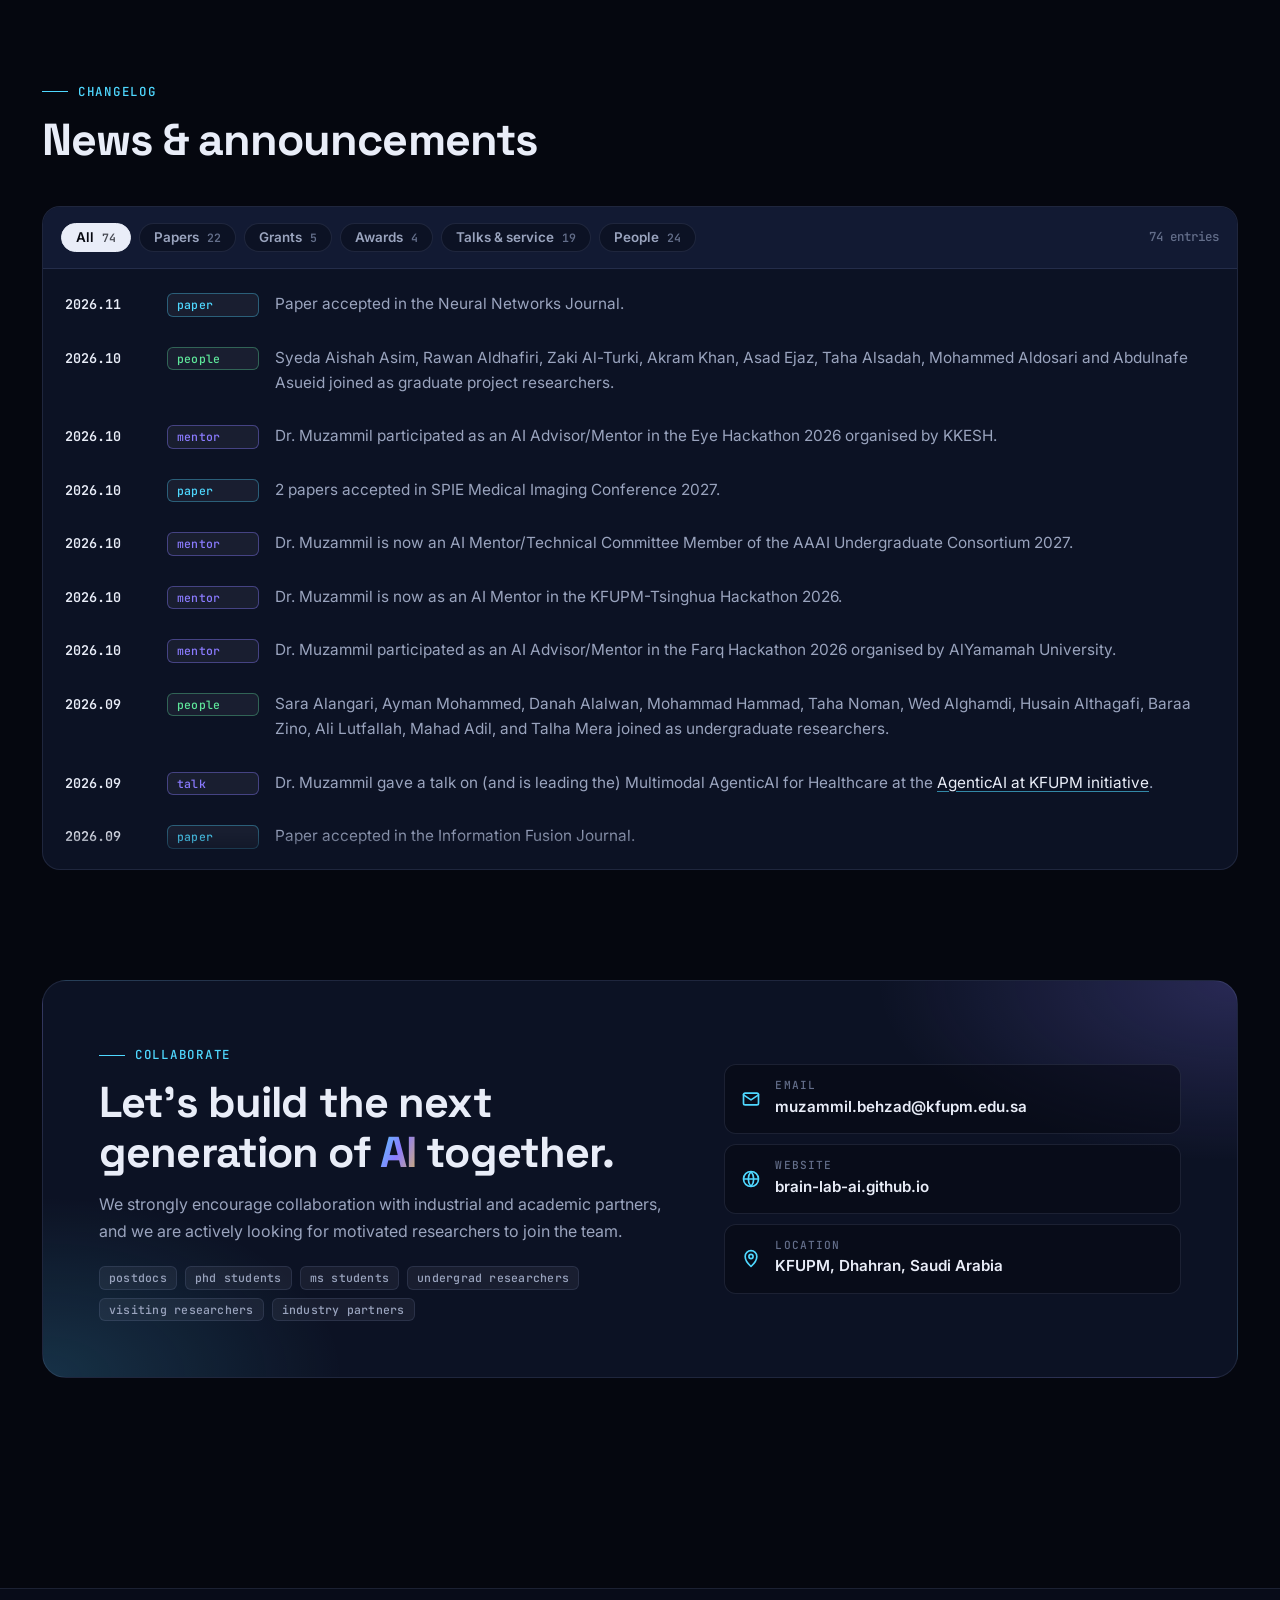
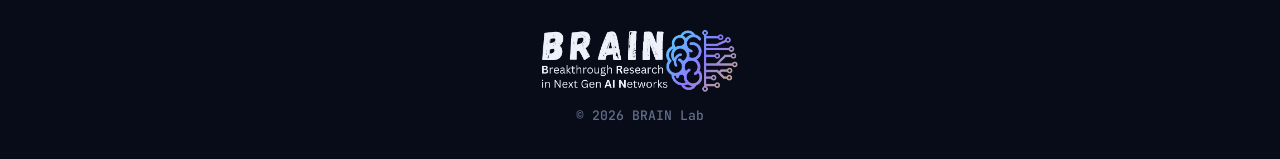
==== commit 6e29dfcf: "Add files via upload" ====
--- a/index.html
+++ b/index.html
@@ -200,19 +200,21 @@
           
           <li class="news-item" data-cat="paper"><time>2026.11</time><span class="tag tag--paper">paper</span><p>Paper accepted in the Neural Networks Journal.</p></li>
           <li class="news-item" data-cat="people"><time>2026.10</time><span class="tag tag--people">people</span><p>Syeda Aishah Asim, Rawan Aldhafiri, Zaki Al-Turki, Akram Khan, Asad Ejaz, Taha Alsadah, Mohammed Aldosari and Abdulnafe Asueid joined as graduate project researchers.</p></li>
-          <li class="news-item" data-cat="event"><time>2026.10</time><span class="tag tag--talk">mentor</span><p>Dr. Muzammil participated as an AI Advisor/Mentor in the Eye Hackathon 2026 organised by KKESH.</p></li>
+          <li class="news-item" data-cat="talk"><time>2026.10</time><span class="tag tag--talk">mentor</span><p>Dr. Muzammil participated as an AI Advisor/Mentor in the Eye Hackathon 2026 organised by KKESH.</p></li>
           <li class="news-item" data-cat="paper"><time>2026.10</time><span class="tag tag--paper">paper</span><p>2 papers accepted in SPIE Medical Imaging Conference 2027.</p></li>
-          <li class="news-item" data-cat="event"><time>2026.10</time><span class="tag tag--talk">mentor</span><p>Dr. Muzammil is now an AI Mentor/Technical Committee Member of the AAAI Undergraduate Consortium 2027.</p></li>
-          <li class="news-item" data-cat="event"><time>2026.10</time><span class="tag tag--talk">mentor</span><p>Dr. Muzammil participated as an AI Advisor/Mentor in the Farq Hackathon 2026 organised by AlYamamah University.</p></li>
+          <li class="news-item" data-cat="talk"><time>2026.10</time><span class="tag tag--talk">mentor</span><p>Dr. Muzammil is now an AI Mentor/Technical Committee Member of the AAAI Undergraduate Consortium 2027.</p></li>
+          <li class="news-item" data-cat="talk"><time>2026.10</time><span class="tag tag--talk">mentor</span><p>Dr. Muzammil is now as an AI Mentor in the KFUPM-Tsinghua Hackathon 2026.</p></li>
+          <li class="news-item" data-cat="talk"><time>2026.10</time><span class="tag tag--talk">mentor</span><p>Dr. Muzammil participated as an AI Advisor/Mentor in the Farq Hackathon 2026 organised by AlYamamah University.</p></li>
           <li class="news-item" data-cat="people"><time>2026.09</time><span class="tag tag--people">people</span><p>Sara Alangari, Ayman Mohammed, Danah Alalwan, Mohammad Hammad, Taha Noman, Wed Alghamdi, Husain Althagafi, Baraa Zino, Ali Lutfallah, Mahad Adil, and Talha Mera joined as undergraduate researchers.</p></li>
+          <li class="news-item" data-cat="talk"><time>2026.09</time><span class="tag tag--talk">talk</span><p>Dr. Muzammil gave a talk on (and is leading the) Multimodal AgenticAI for Healthcare at the <a href="https://agenticaikfupm.github.io/index.html" target="_blank" rel="noopener">AgenticAI at KFUPM initiative</a>.</p></li>
           <li class="news-item" data-cat="paper"><time>2026.09</time><span class="tag tag--paper">paper</span><p>Paper accepted in the Information Fusion Journal.</p></li>
           <li class="news-item" data-cat="people"><time>2026.08</time><span class="tag tag--people">people</span><p>Danah Aldosary joined as undergraduate thesis researcher.</p></li>
-          <li class="news-item" data-cat="event"><time>2026.08</time><span class="tag tag--talk">mentor</span><p>Dr. Muzammil is now an AI Mentor for IEEE Signal Processing Mentorship Academy.</p></li>
+          <li class="news-item" data-cat="talk"><time>2026.08</time><span class="tag tag--talk">mentor</span><p>Dr. Muzammil is now an AI Mentor for IEEE Signal Processing Mentorship Academy.</p></li>
           <li class="news-item" data-cat="paper"><time>2026.08</time><span class="tag tag--paper">paper</span><p>Paper accepted in the IEEE Access Journal.</p></li>
           <li class="news-item" data-cat="paper"><time>2026.08</time><span class="tag tag--paper">paper</span><p>Paper accepted in the ACCV Conference 2027.</p></li>
           <li class="news-item" data-cat="grant"><time>2026.07</time><span class="tag tag--grant">grant</span><p>Dr. Muzammil's funded project on Spiking Neural Network for Intelligent Sensing (PI) is approved.</p></li>
           <li class="news-item" data-cat="paper"><time>2026.07</time><span class="tag tag--paper">paper</span><p>Paper accepted in the IEEE Journal of Biomedical and Health Informatics Journal.</p></li>
-          <li class="news-item" data-cat="event"><time>2026.06</time><span class="tag tag--talk">mentor</span><p>Dr. Muzammil is now an AI Mentor for IEEE Micro Mentoring Experience Program at ICIP 2026.</p></li>
+          <li class="news-item" data-cat="talk"><time>2026.06</time><span class="tag tag--talk">mentor</span><p>Dr. Muzammil is now an AI Mentor for IEEE Micro Mentoring Experience Program at ICIP 2026.</p></li>
           <li class="news-item" data-cat="paper"><time>2026.06</time><span class="tag tag--paper">paper</span><p>Paper accepted at the IEEE International Conference on Image Processing (ICIP) 2026.</p></li>
           <li class="news-item" data-cat="paper"><time>2026.06</time><span class="tag tag--paper">paper</span><p>Paper accepted in BMVC 2026.</p></li>
           <li class="news-item" data-cat="people"><time>2026.06</time><span class="tag tag--people">people</span><p>Asmaa Waheeba and Talah Jabril joined as visiting undergraduate researchers.</p></li>
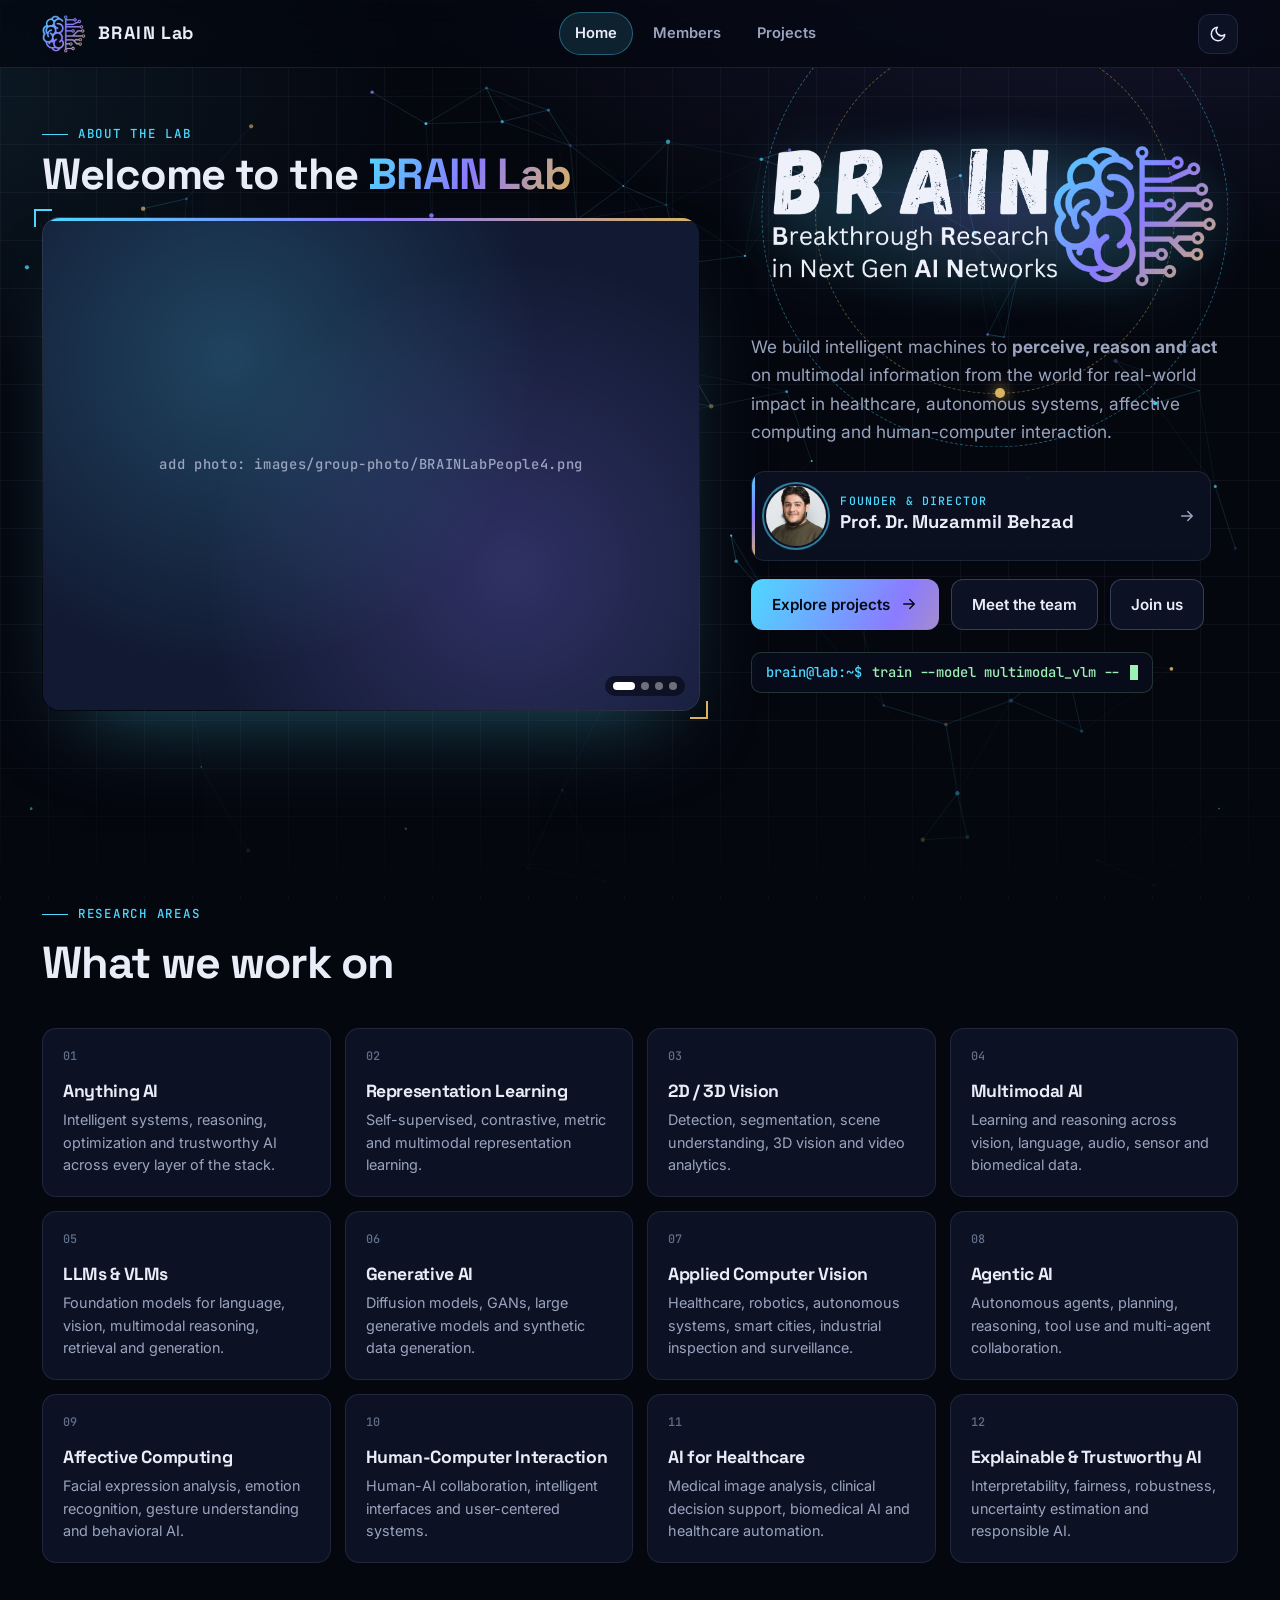
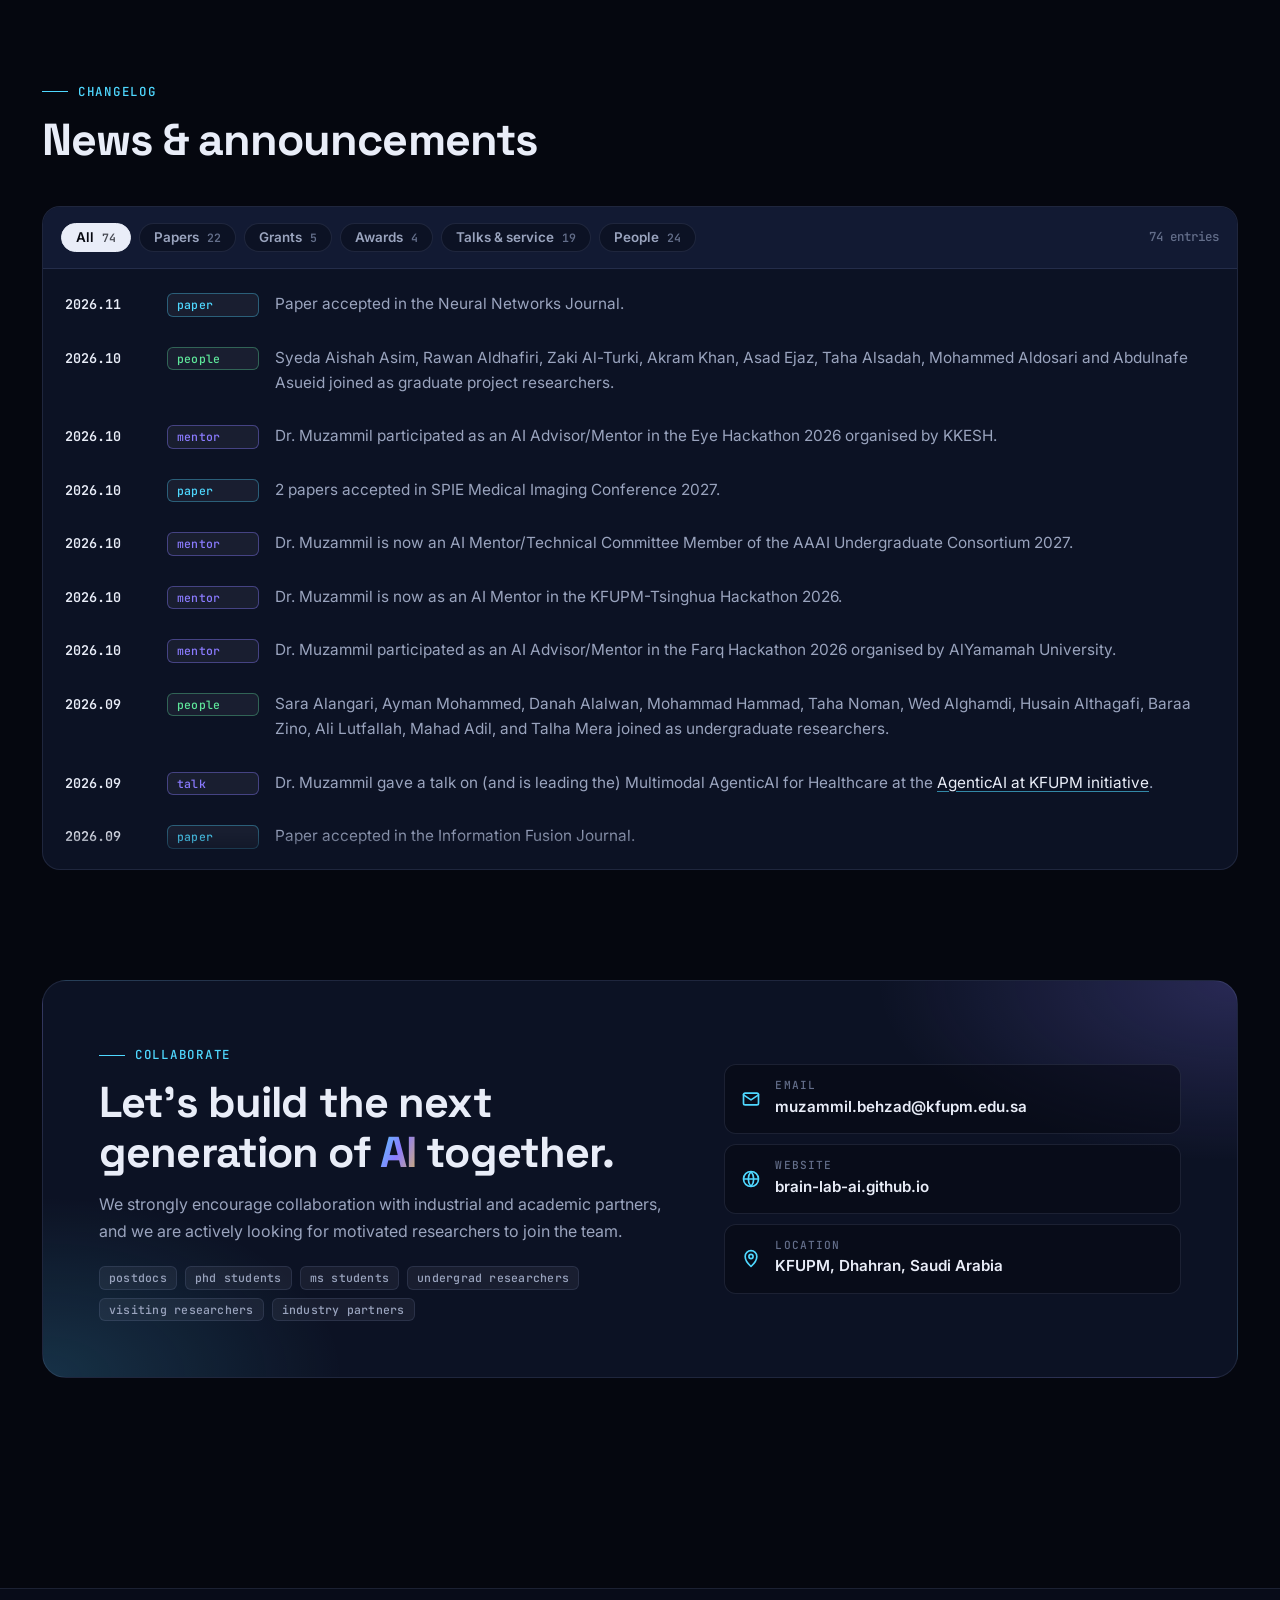
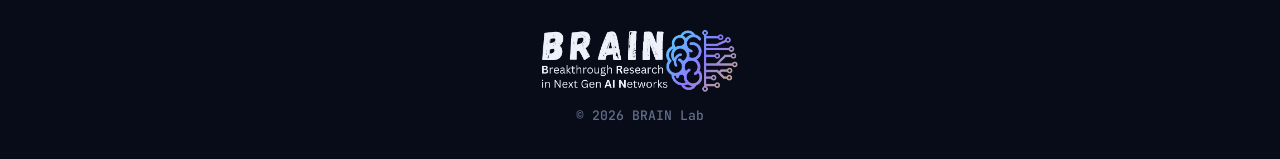
==== commit 78c0e21a: "Add files via upload" ====
--- a/index.html
+++ b/index.html
@@ -108,8 +108,9 @@
       <figure class="photo-frame slideshow hero__photos reveal" style="--d:.05s" data-interval="3000" aria-roledescription="carousel" aria-label="BRAIN Lab group photos">
         <span class="corner corner--tl"></span><span class="corner corner--br"></span>
         <div class="photo-frame__inner">
-          <img class="slide is-active" src="images/group-photo/BRAINLabPeople3.jpg"  alt="BRAIN Lab group photo 3" decoding="async" fetchpriority="high">
-          <!-- <img class="slide"           src="images/group-photo/BRAINLabPeople2.jpg" alt="BRAIN Lab group photo 2" decoding="async" loading="lazy"> -->
+          <img class="slide is-active" src="images/group-photo/BRAINLabPeople4.png"  alt="BRAIN Lab group photo 3" decoding="async" fetchpriority="high">
+          <img class="slide"           src="images/group-photo/BRAINLabPeople3.jpeg" alt="BRAIN Lab group photo 2" decoding="async" loading="lazy">
+          <img class="slide"           src="images/group-photo/BRAINLabPeople2.jpg" alt="BRAIN Lab group photo 2" decoding="async" loading="lazy">
           <img class="slide"           src="images/group-photo/BRAINLabPeople1.jpg" alt="BRAIN Lab group photo 1" decoding="async" loading="lazy">
           <div class="slide-progress" aria-hidden="true"><span></span></div>
           <div class="slide-dots" role="tablist" aria-label="Choose photo"></div>
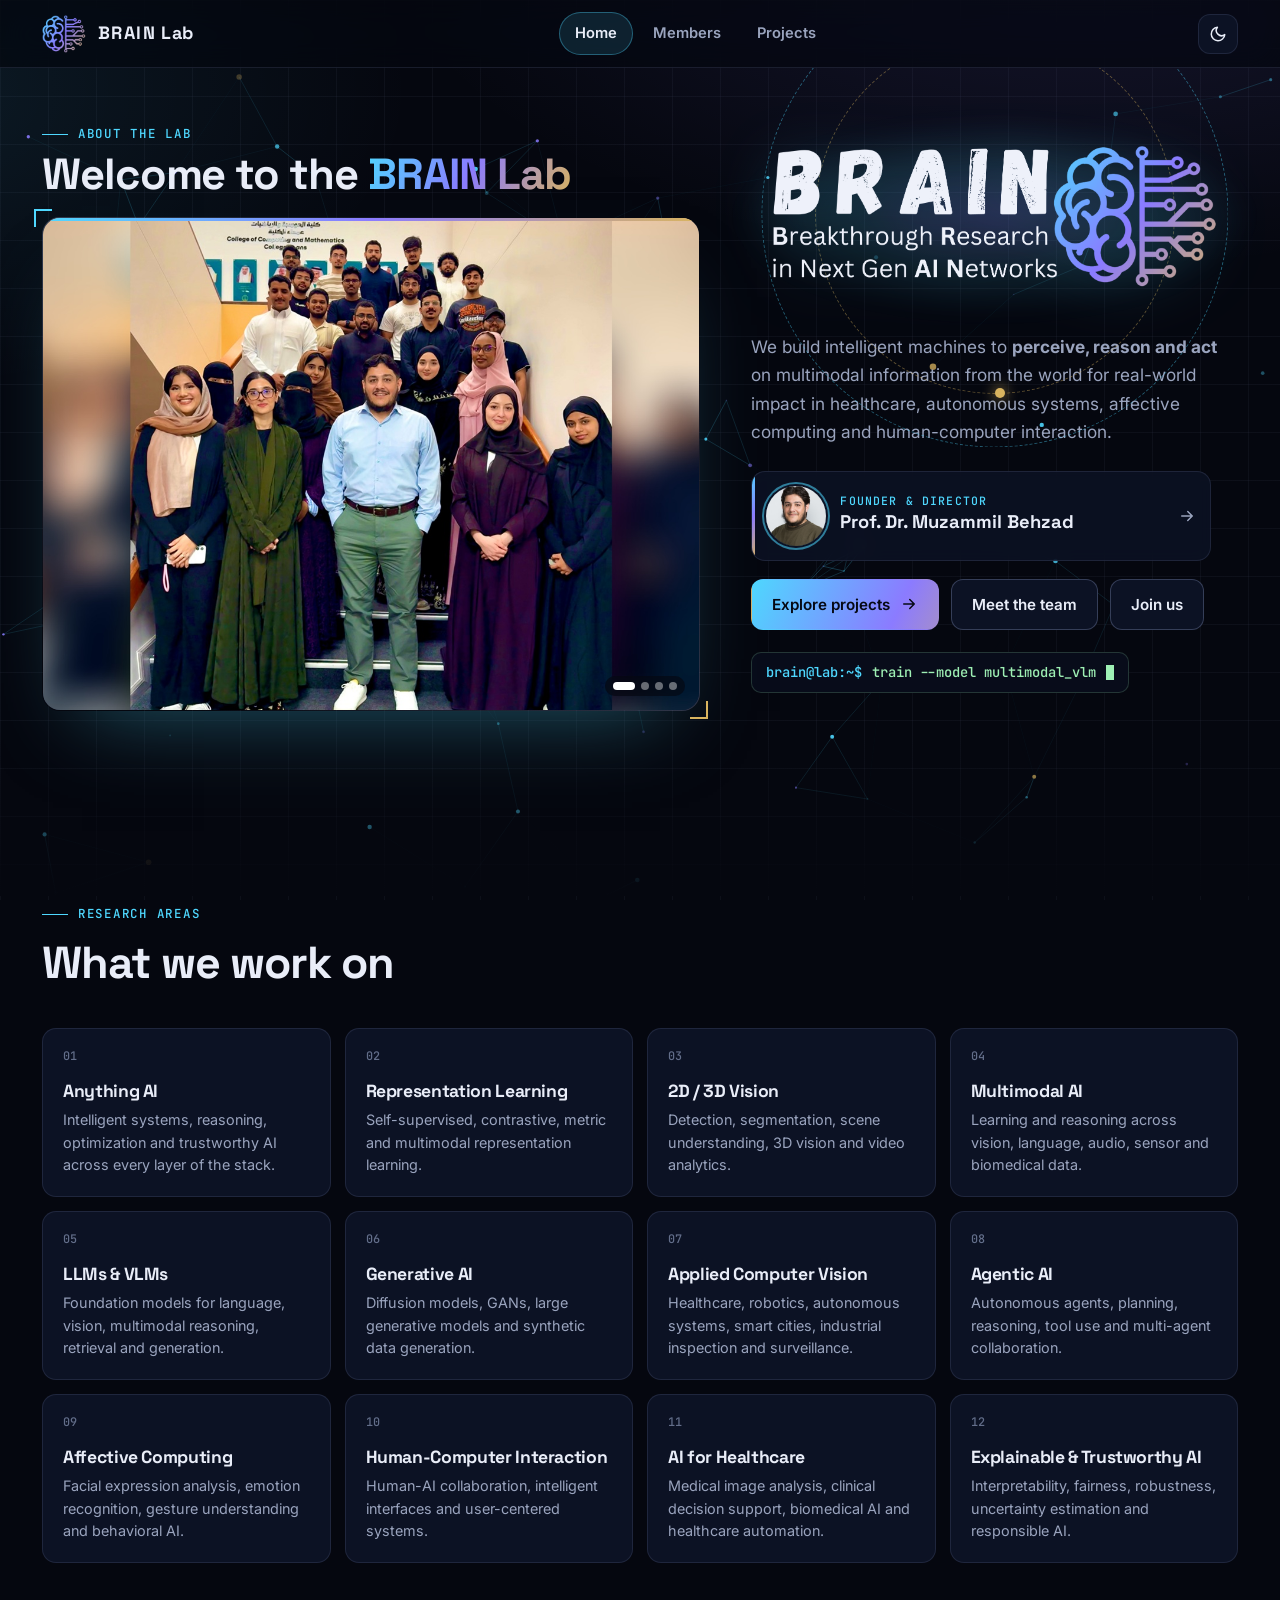
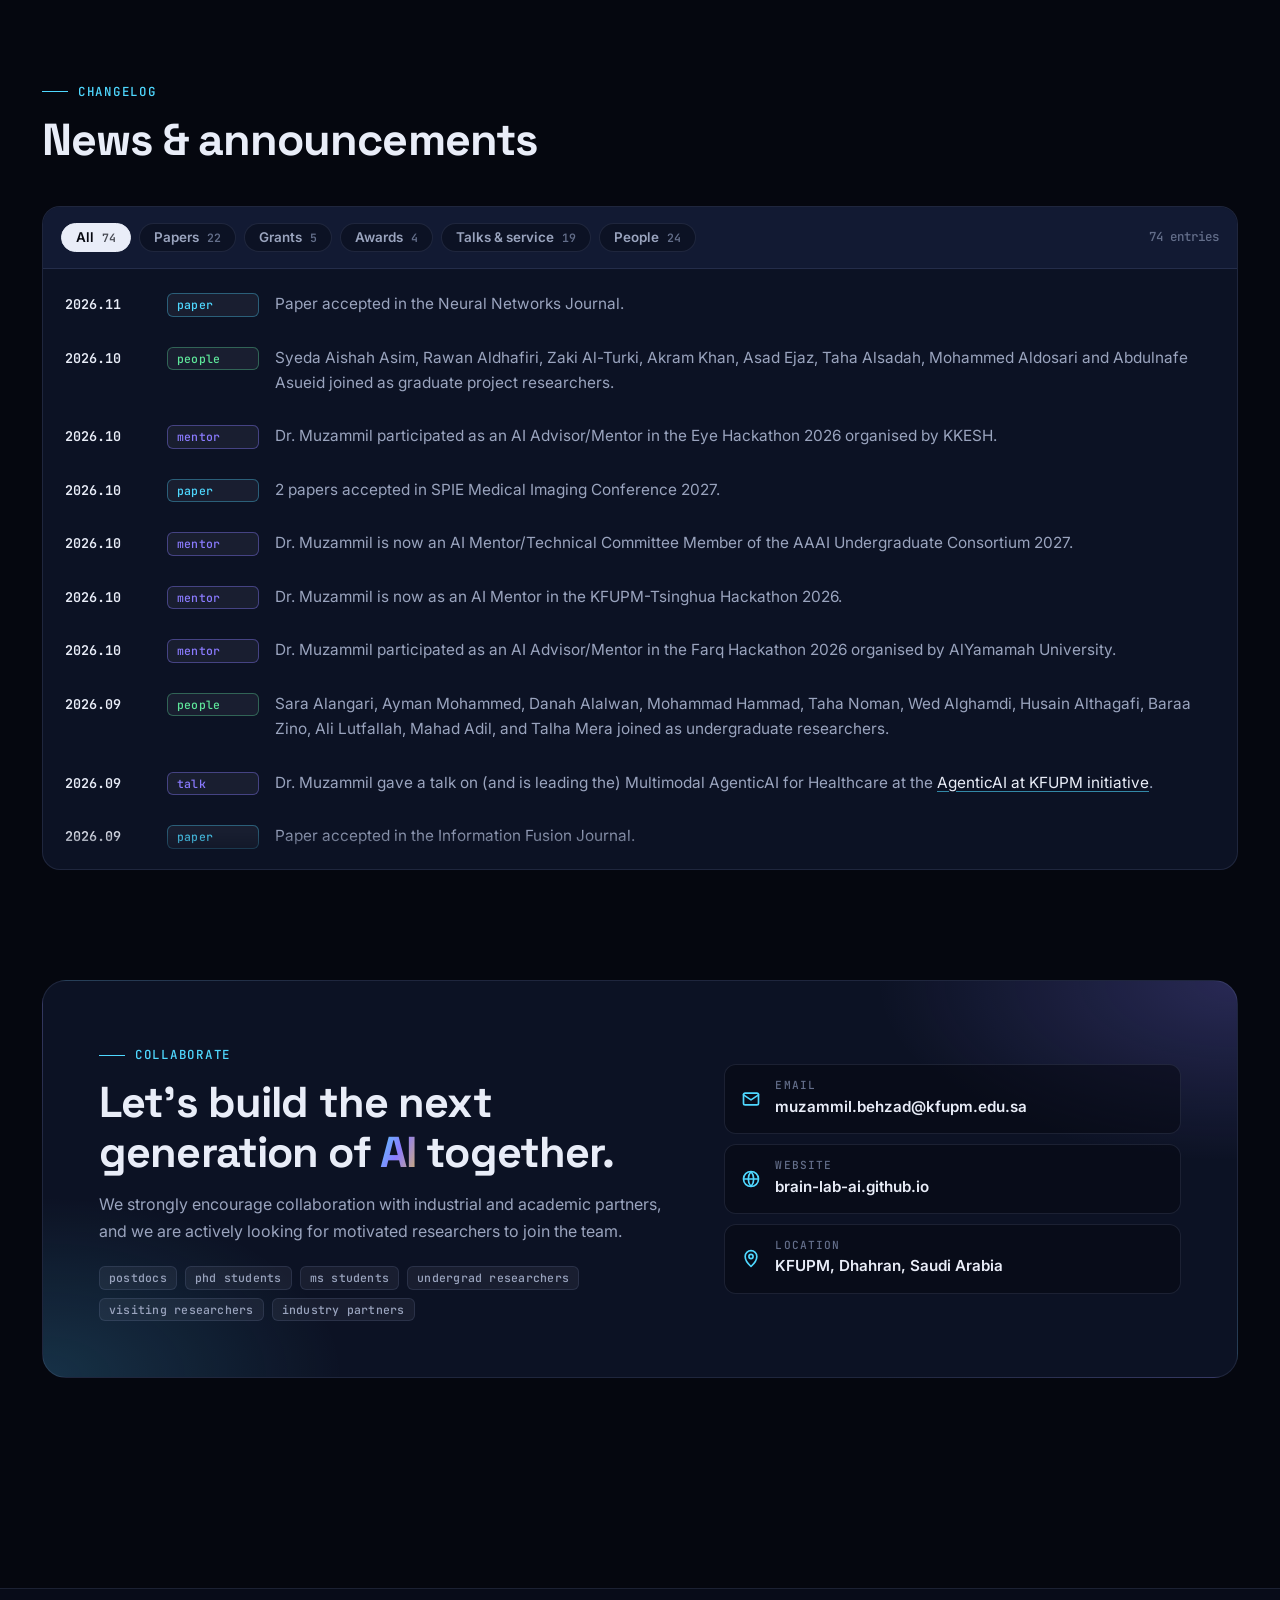
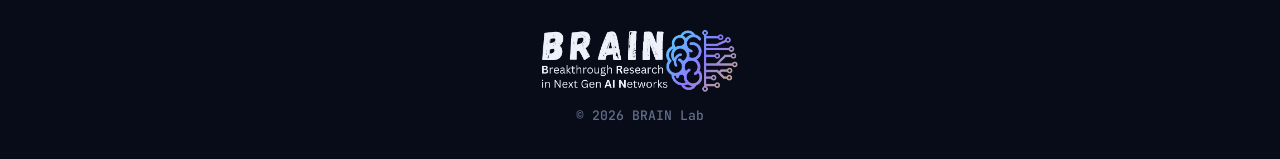
==== commit 2c5a968a: "Update index.html" ====
--- a/index.html
+++ b/index.html
@@ -108,7 +108,7 @@
       <figure class="photo-frame slideshow hero__photos reveal" style="--d:.05s" data-interval="3000" aria-roledescription="carousel" aria-label="BRAIN Lab group photos">
         <span class="corner corner--tl"></span><span class="corner corner--br"></span>
         <div class="photo-frame__inner">
-          <img class="slide is-active" src="images/group-photo/BRAINLabPeople4.png"  alt="BRAIN Lab group photo 3" decoding="async" fetchpriority="high">
+          <img class="slide is-active" src="images/group-photo/BRAINLabPeople4.jpg"  alt="BRAIN Lab group photo 3" decoding="async" fetchpriority="high">
           <img class="slide"           src="images/group-photo/BRAINLabPeople3.jpeg" alt="BRAIN Lab group photo 2" decoding="async" loading="lazy">
           <img class="slide"           src="images/group-photo/BRAINLabPeople2.jpg" alt="BRAIN Lab group photo 2" decoding="async" loading="lazy">
           <img class="slide"           src="images/group-photo/BRAINLabPeople1.jpg" alt="BRAIN Lab group photo 1" decoding="async" loading="lazy">
